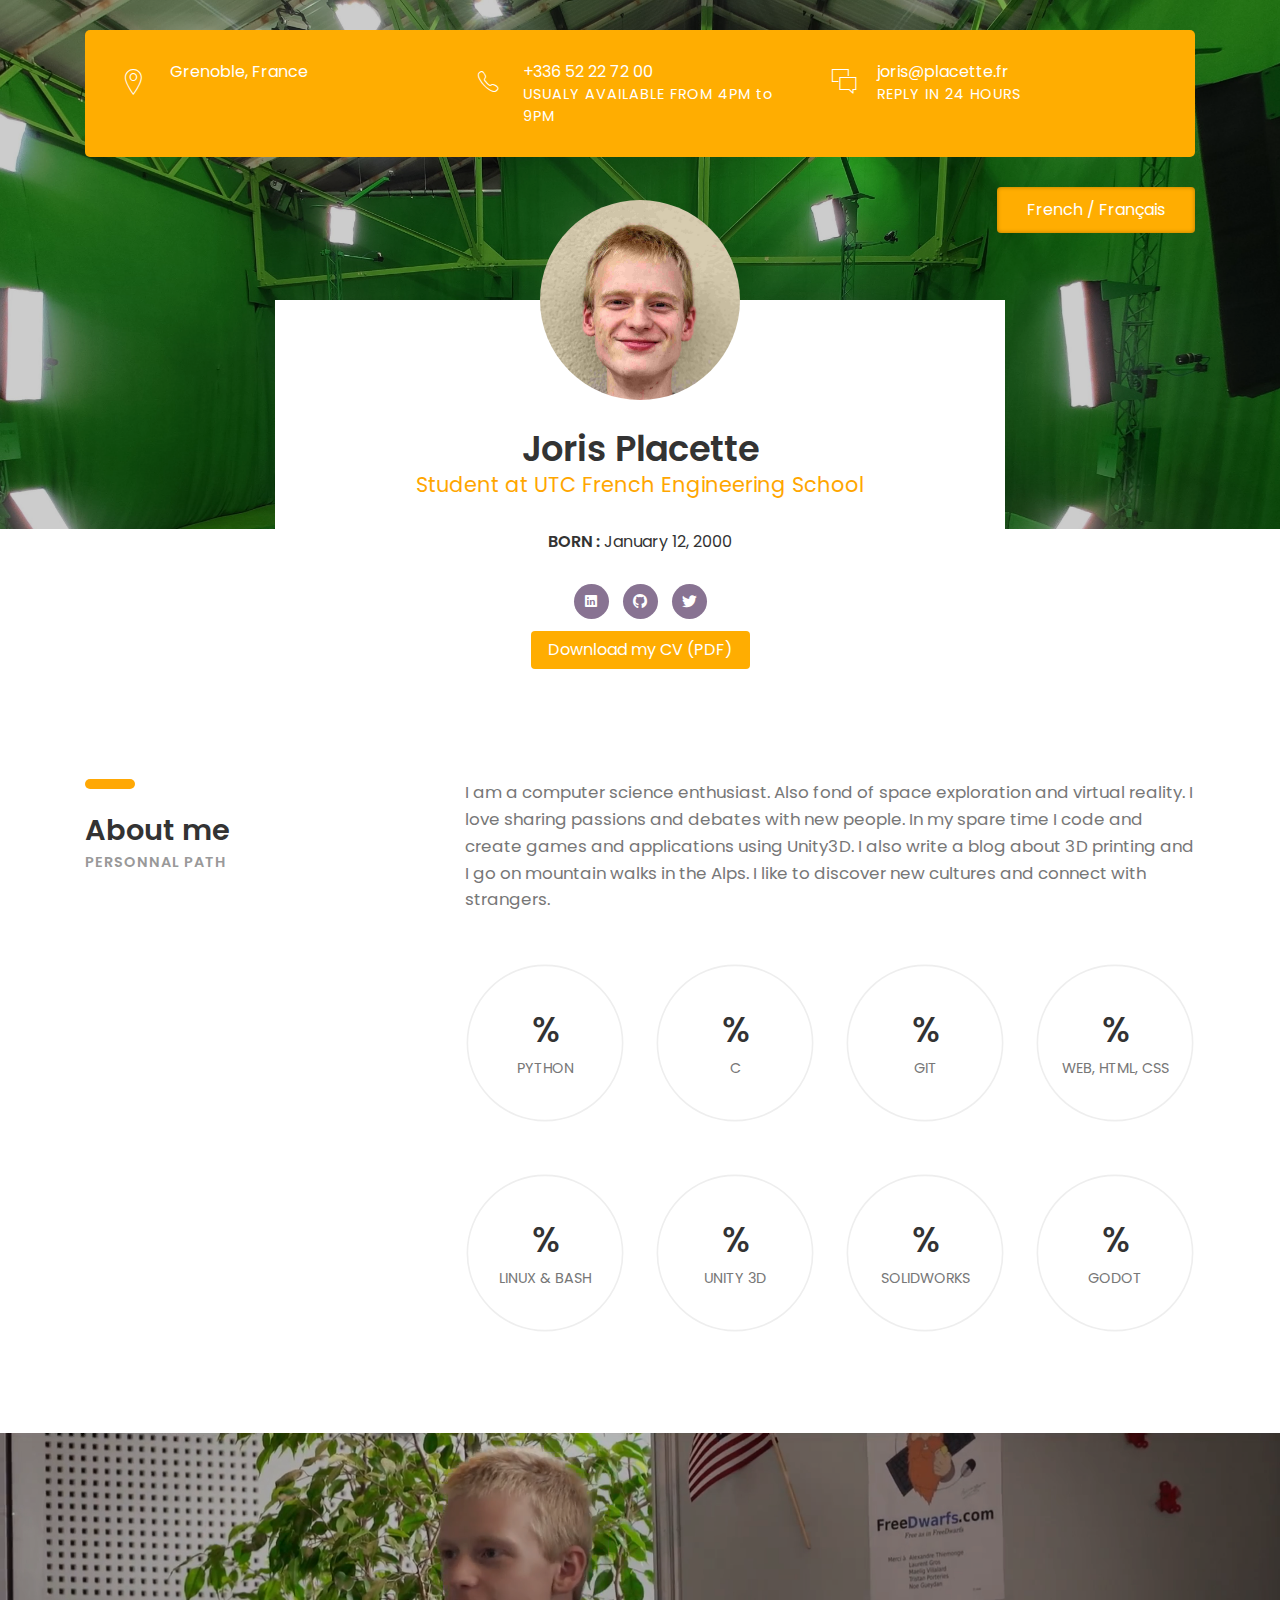
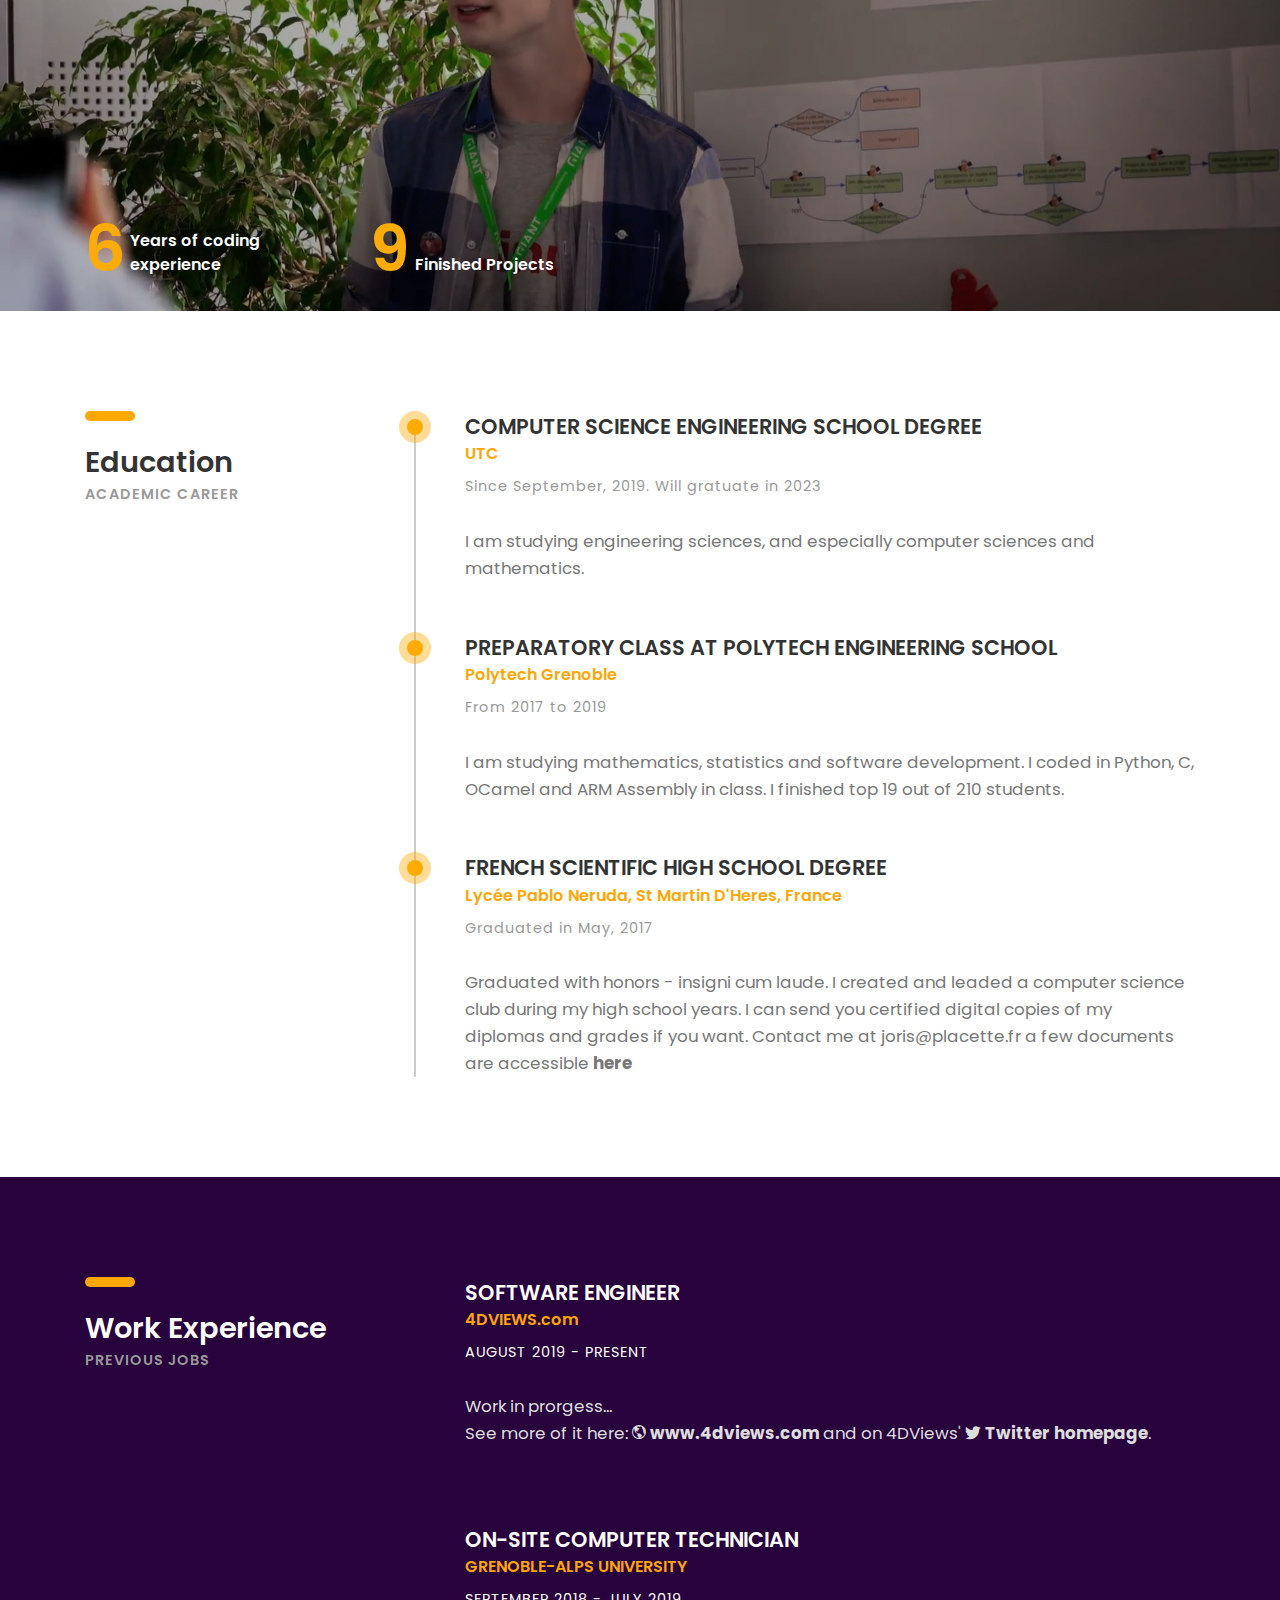
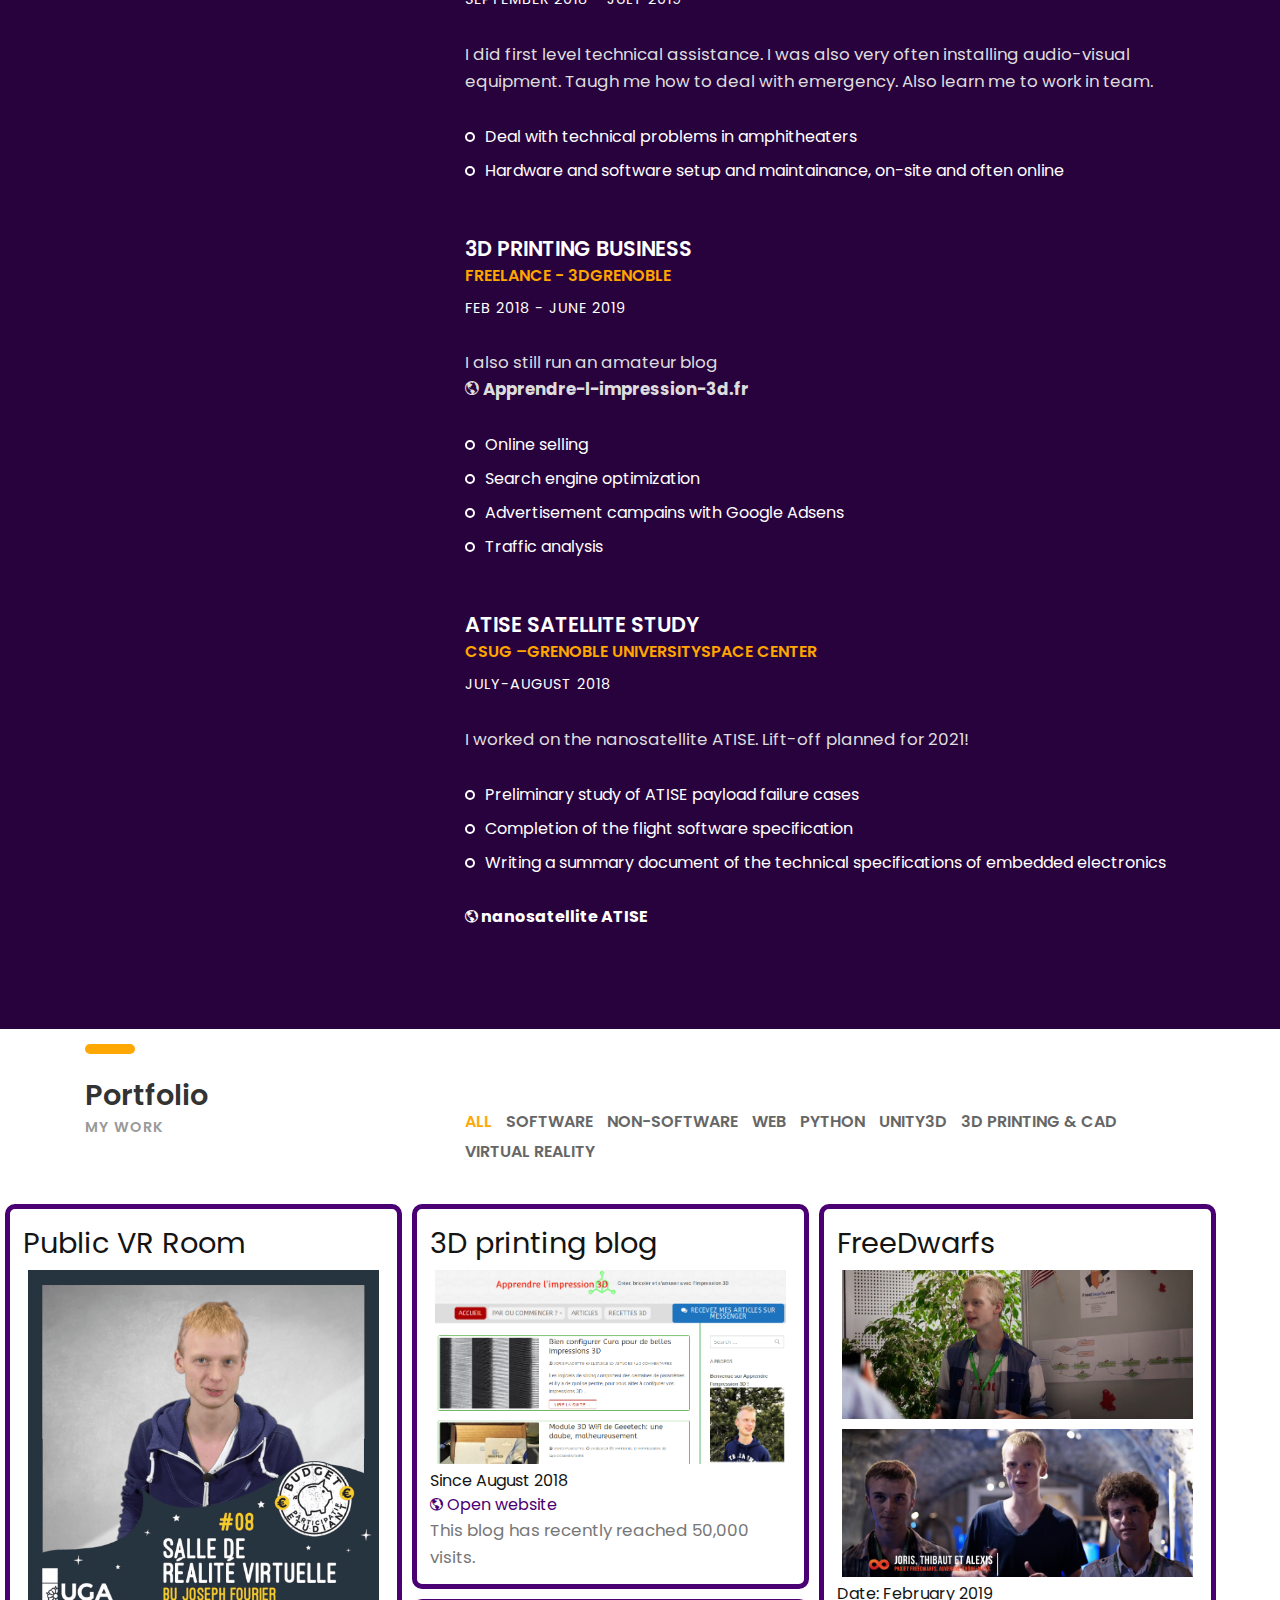
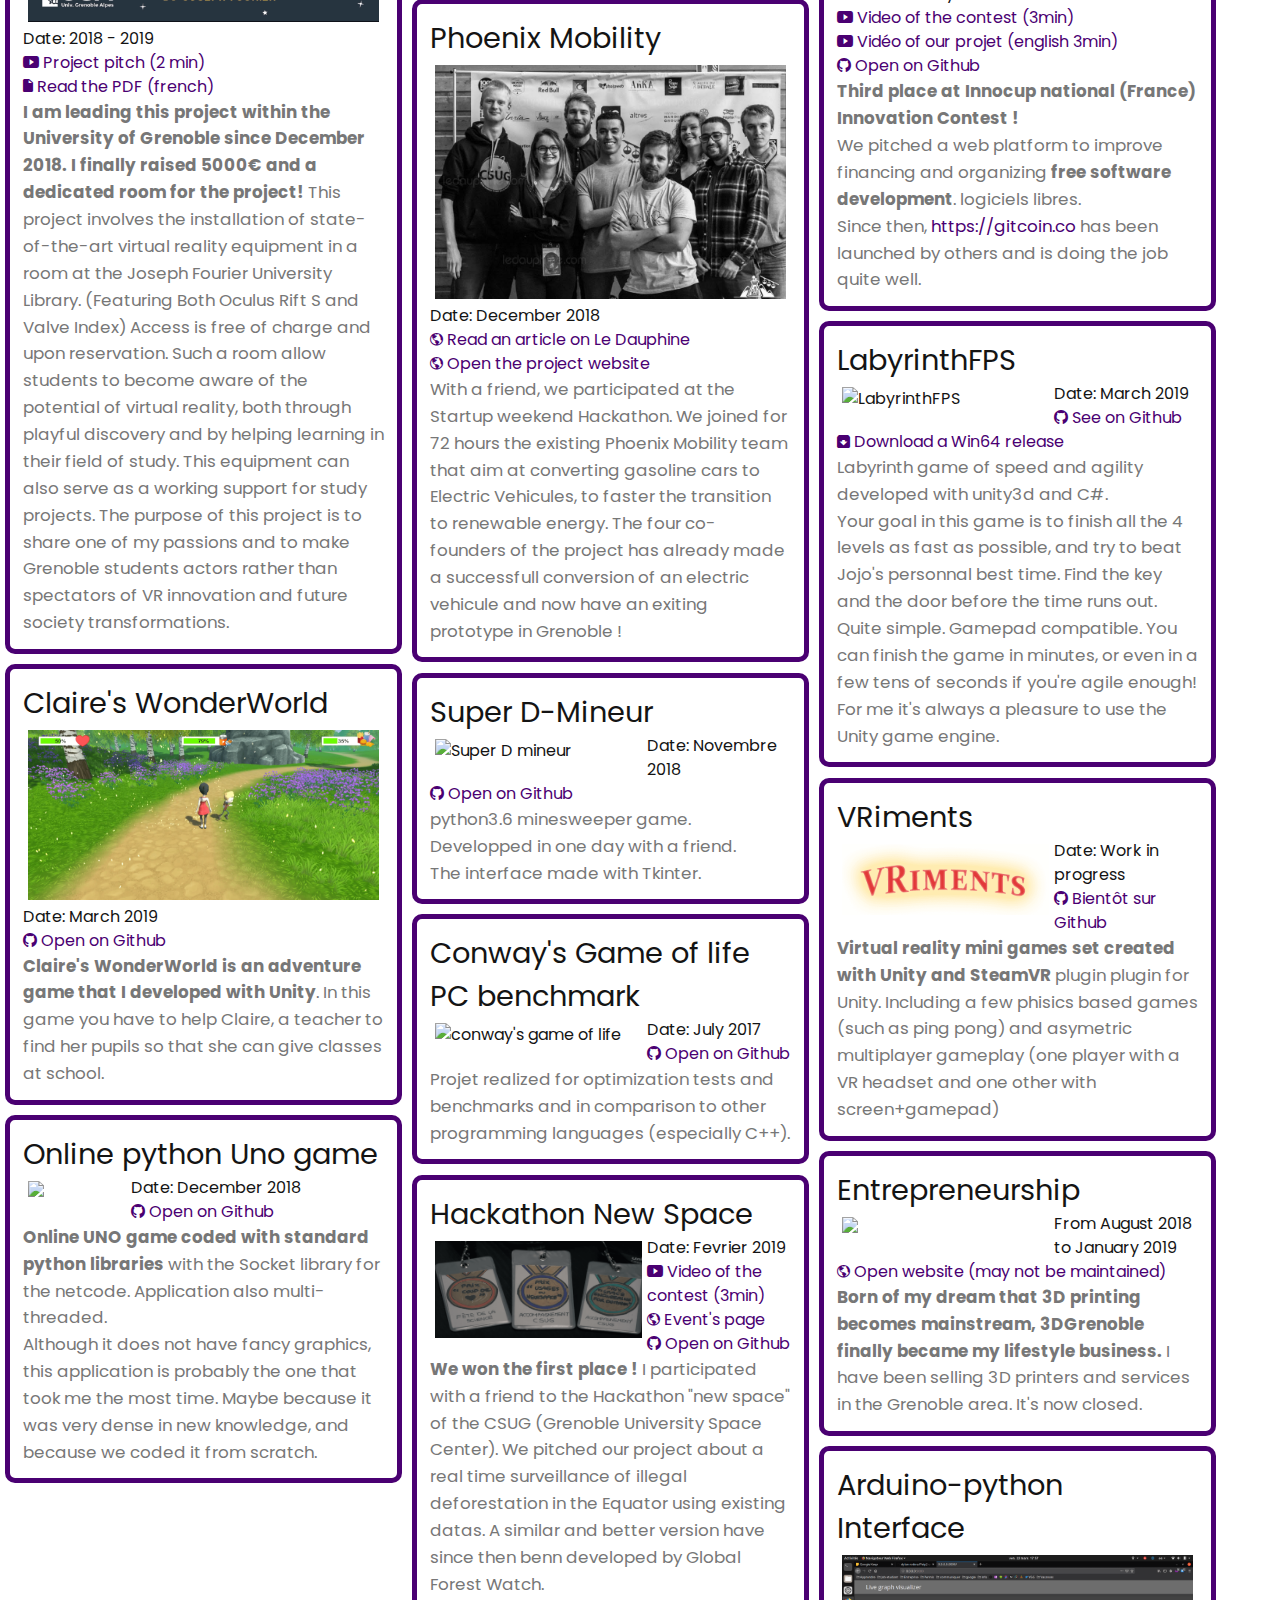
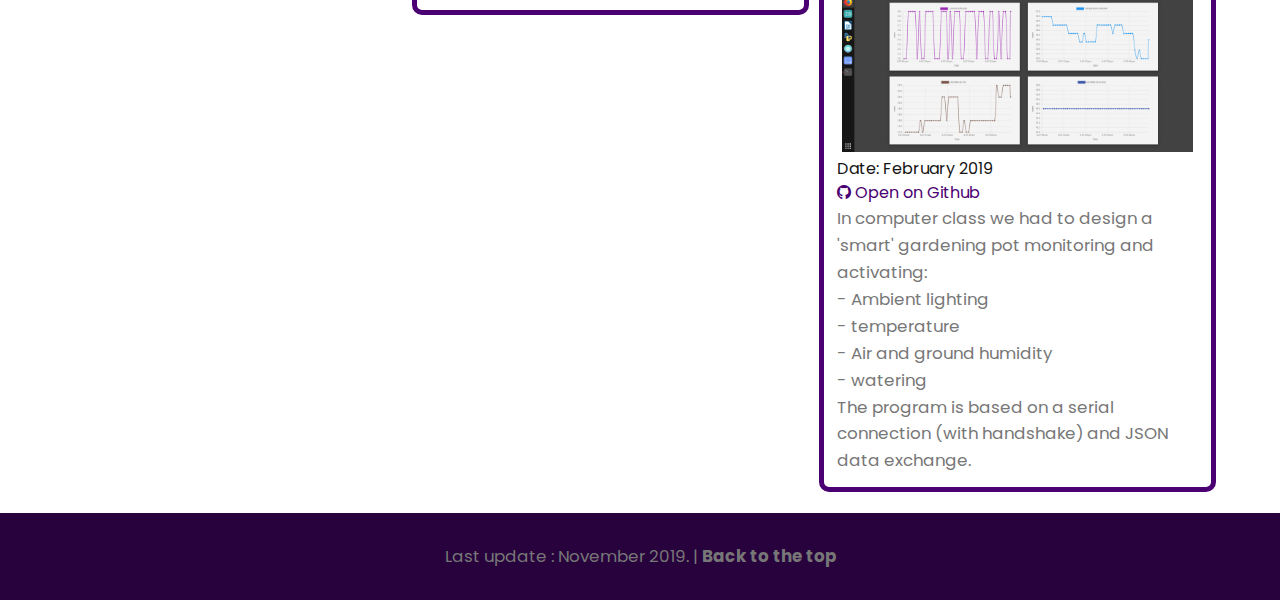
==== en.html @ 8a3bd153 "move out of useless folder" ====
<!DOCTYPE HTML>
<html lang="en">
<head>
	<title>Joris Placette Portfolio</title>
	<meta http-equiv="X-UA-Compatible" content="IE=edge">
    <meta name="viewport" content="width=device-width, initial-scale=1">
	<meta charset="UTF-8">
	
	
	<!-- Font -->
	
	<link href="https://fonts.googleapis.com/css?family=Poppins:400,500,600,700%7CAllura" rel="stylesheet">
	
	
	<!-- buttons-->
	<link href="04-elements/css/styles.css" rel="stylesheet">
	
	<link href="04-elements/css/responsive.css" rel="stylesheet">

	<!-- Stylesheets -->
	
	<link href="common-css/bootstrap.css" rel="stylesheet">
	
	<link href="common-css/ionicons.css" rel="stylesheet">
	
	<link href="common-css/fluidbox.min.css" rel="stylesheet">
	
	<link href="01-cv-portfolio/css/styles.css" rel="stylesheet">

	<link href="01-cv-portfolio/css/portfolio.css" rel="stylesheet">

	
	<link href="01-cv-portfolio/css/responsive.css" rel="stylesheet">

	<!-- Global site tag (gtag.js) - Google Analytics -->
	<script async src="https://www.googletagmanager.com/gtag/js?id=UA-121790979-2"></script>
	<script>
	window.dataLayer = window.dataLayer || [];
	function gtag(){dataLayer.push(arguments);}
	gtag('js', new Date());

	gtag('config', 'UA-121790979-2');
	</script>


	
</head>
<body id="top">
	
	<header>
		<div class="container">
			<div class="heading-wrapper">
				<div class="row">
					<div class="col-sm-6 col-md-6 col-lg-4">
						<div class="info">
							<i class="icon ion-ios-location-outline"></i>
							<div class="right-area">
								<h5>Grenoble, France</h5>
							</div><!-- right-area -->
						</div><!-- info -->
					</div><!-- col-sm-4 -->
					
					<div class="col-sm-6 col-md-6 col-lg-4">
						<div class="info">
							<i class="icon ion-ios-telephone-outline"></i>
							<div class="right-area">
								<h5>+336 52 22 72 00</h5>
								<h6>USUALY AVAILABLE FROM 4PM to 9PM</h6>
							</div><!-- right-area -->
						</div><!-- info -->
					</div><!-- col-sm-4 -->
					
					<div class="col-sm-6 col-md-6 col-lg-4">
						<div class="info">
							<i class="icon ion-ios-chatboxes-outline"></i>
							<div class="right-area">
								<h5>joris@placette.fr</h5>
								<h6>REPLY IN 24 HOURS</h6>
							</div><!-- right-area -->
						</div><!-- info -->
					</div><!-- col-sm-4 -->


				</div><!-- row -->
			</div><!-- heading-wrapper -->
			<a class="downlad-btn" href=".">French / Français</a>

		</div><!-- container -->
	</header>
	
	<section class="intro-section">
		<div class="container">
			<div class="row">
				<div class="col-md-1 col-lg-2"></div>
				<div class="col-md-10 col-lg-8">
					<div class="intro">
						<div class="profile-img"><img src="images/joris2.jpeg" alt=""></div>
						<h2><b>Joris Placette</b></h2>
						<h4 class="font-yellow">Student at UTC French Engineering School</h4>
						<ul class="information margin-tb-30">
							<li><b>BORN : </b>January 12, 2000</li>
						</ul>


						<ul class="social-icons">
							<li><a href="https://www.linkedin.com/in/joris-placette-47aa80165/"><i class="ion-social-linkedin"></i></a></li>
							<!-- <li><a href="#"><i class="ion-social-facebook"></i></a></li> -->
							<li><a href="https://github.com/JorisPLA7"><i class="ion-social-github"></i></a></li>
							<li><a href="https://twitter.com/Pla7Joris"><i class="ion-social-twitter"></i></a></li>

						</ul>
						<a class="btn btn-bg-yellow" href="documents/English CV Joris Placette .pdf">Download my CV (PDF)</a>
						
						
				
				
					</div><!-- intro -->
				</div><!-- col-sm-8 -->
			</div><!-- row -->
		</div><!-- container -->
					
	</section><!-- intro-section -->
	
	
	<section class="about-section section">
		<div class="container">
			<div class="row">
				<div class="col-sm-4">
					<div class="heading">
						<h3><b>About me</b></h3>
						<h6 class="font-lite-black"><b>PERSONNAL PATH</b></h6>
					</div>
				</div><!-- col-sm-4 -->
				<div class="col-sm-8">
<!--					<ul class="information margin-tb-30">
						<li><b>Targeting :</b> a work-study contract with my computer engineering school (3 years). </li>
						<li>I also appreciate internship offers and freelance contracts.</li>
					</ul> 
-->
					<p class="margin-b-50">I am a computer science enthusiast. Also fond of space 
					exploration and virtual reality.
					I love sharing passions and debates with new people. 
					In my spare time I code and create games and applications 
					using Unity3D. I also write a <a href="https://apprendre-l-impression-3d.fr/">blog about 3D printing</a> and I go on mountain walks in the Alps.
					 I like to discover new cultures and connect with strangers.
					</p>

					
					
					<div class="row">
					
						<div class="col-sm-6 col-md-6 col-lg-3">
							<div class="radial-prog-area margin-b-30">
								<div class="radial-progress" data-prog-percent=".95">
									<div></div>
									<h6 class="progress-title">PYTHON</h6>
								</div>
							</div><!-- radial-prog-area-->
						</div><!-- col-sm-6-->
						
						<div class="col-sm-6 col-md-6 col-lg-3">
							<div class="radial-prog-area margin-b-50">
								<div class="radial-progress" data-prog-percent=".75">
									<div></div>
									<h6 class="progress-title">C</h6>
								</div>
							</div><!-- radial-prog-area-->
						</div><!-- col-sm-6-->
						
						<div class="col-sm-6 col-md-6 col-lg-3">
							<div class="radial-prog-area margin-b-50">
								<div class="radial-progress" data-prog-percent=".75">
									<div></div>
									<h6 class="progress-title">GIT</h6>
								</div>
							</div><!-- radial-prog-area-->
						</div><!-- col-sm-6-->

						<div class="col-sm-6 col-md-6 col-lg-3">
							<div class="radial-prog-area margin-b-30">
								<div class="radial-progress" data-prog-percent=".7">
									<div></div>
									<h6 class="progress-title">WEB, HTML, CSS</h6>
								</div>
							</div><!-- radial-prog-area-->
						</div><!-- col-sm-6-->

						<div class="col-sm-6 col-md-6 col-lg-3">
							<div class="radial-prog-area margin-b-50">
								<div class="radial-progress" data-prog-percent=".7">
									<div></div>
									<h6 class="progress-title">LINUX & BASH</h6>
								</div>
							</div><!-- radial-prog-area-->
						</div><!-- col-sm-6-->
					
						<div class="col-sm-6 col-md-6 col-lg-3">
							<div class="prog- margin-b-30">
								<div class="radial-progress" data-prog-percent=".65">
									<div></div>
									<h6 class="progress-title">UNITY 3D</h6>
								</div>
							</div><!-- radial-prog-area-->
						</div><!-- col-sm-6-->
							
						<div class="col-sm-6 col-md-6 col-lg-3">
							<div class="radial-prog-area margin-b-30">
								<div class="radial-progress" data-prog-percent=".6">
									<div></div>
									<h6 class="progress-title">SOLIDWORKS</h6>
								</div>
							</div><!-- radial-prog-area-->
						</div><!-- col-sm-6-->				

						<div class="col-sm-6 col-md-6 col-lg-3">
							<div class="radial-prog-area margin-b-50">
								<div class="radial-progress" data-prog-percent=".35">
									<div></div>
									<h6 class="progress-title">GODOT</h6>
								</div>
							</div><!-- radial-prog-area-->
						</div><!-- col-sm-6-->

					
					</div><!-- row -->
				</div><!-- col-sm-8 -->
			</div><!-- row -->
		</div><!-- container -->
	</section><!-- about-section -->
	
	
	<section class="counter-section" id="counter">
		<div class="container">
			<div class="row">
			
				<div class="col-sm-6 col-md-6 col-lg-3">
					<div class="counter margin-b-30">
						<h1 class="title"><b><span class="counter-value" data-duration="2000" data-count="6">6</span></b></h1>
						<h5 class="desc"><b>Years of coding experience</b></h5>
					</div><!-- counter -->
				</div><!-- col-md-3-->
				
				<div class="col-sm-6 col-md-6 col-lg-3">
					<div class="counter margin-b-30">
						<h1 class="title"><b><span class="counter-value" data-duration="2000" data-count="9">9</span></b></h1>
						<h5 class="desc"><b>Finished Projects</b></h5>
					</div><!-- margin-b-30 -->
				</div><!-- col-md-3-->
				
			</div><!-- row-->
		</div><!-- container-->
    </section><!-- counter-section-->
	
	
	<section class="education-section section">
		<div class="container">
			<div class="row">
				<div class="col-sm-4">
					<div class="heading">
						<h3><b>Education</b></h3>
						<h6 class="font-lite-black"><b>ACADEMIC CAREER</b></h6>
					</div>
				</div><!-- col-sm-4 -->
				<div class="col-sm-8">
					<div class="education-wrapper">

						
						<div class="education margin-b-50">
							<h4><b>COMPUTER SCIENCE ENGINEERING SCHOOL DEGREE</b></h4>
							<h5 class="font-yellow"><b>UTC</b></h5>
							<h6 class="font-lite-black margin-t-10">Since September, 2019. Will gratuate in 2023</h6>
							<p class="margin-tb-30">
							I am studying engineering sciences, and especially computer sciences and mathematics.
							</p>
						</div><!-- education -->
						
						<div class="education margin-b-50">
							<h4><b>PREPARATORY CLASS AT POLYTECH ENGINEERING SCHOOL</b></h4>
							<h5 class="font-yellow"><b>Polytech Grenoble</b></h5>
							<h6 class="font-lite-black margin-t-10">From 2017 to 2019</h6>
							<p class="margin-tb-30">I am studying mathematics, statistics and software development.
							I coded in Python, C, OCamel and ARM Assembly in class.
							I finished top 19 out of 210 students.
							</p>
						</div><!-- education -->
						
						<div class="education margin-b-50">
							<h4><b>FRENCH SCIENTIFIC HIGH SCHOOL DEGREE</b></h4>
							<h5 class="font-yellow"><b>Lycée Pablo Neruda, St Martin D'Heres, France</b></h5>
							<h6 class="font-lite-black margin-t-10">Graduated in May, 2017</h6>
							<p class="margin-tb-30"> Graduated with honors - insigni cum laude.
							I created and leaded a computer science club during my high school years.
							I can send you certified digital copies of my diplomas and grades if you want. Contact me at joris@placette.fr
							a few documents are accessible <strong><a href="documents/">here</a></strong>
							</p>
						</div><!-- education -->
					</div><!-- education-wrapper -->
				</div><!-- col-sm-8 -->
			</div><!-- row -->
		</div><!-- container -->
		
	</section><!-- about-section -->

	<section class="experience-section section">
		<div class="container">
			<div class="row">
				<div class="col-sm-4">
					<div class="heading">
						<h3><b>Work Experience</b></h3>
						<h6 class="font-lite-black"><b>PREVIOUS JOBS</b></h6>
					</div>
				</div><!-- col-sm-4 -->
				<div class="col-sm-8">
					
					<div class="experience margin-b-50">
						<h4><b>SOFTWARE ENGINEER</b></h4>
						<h5 class="font-yellow"><b>4DVIEWS.com</b></h5>
						<h6 class="margin-t-10">AUGUST 2019 - PRESENT</h6>
						<p class="font-semi-white margin-tb-30">
						Work in prorgess...
						<br/>
						See more of it here: <strong><a href="https://www.4dviews.com/" ><i class="ion-android-globe"></i> www.4dviews.com</a></strong>  
						and on 4DViews' <a href="https://twitter.com/4dviews" class="font-weight-bold"><i class="ion-social-twitter"></i> Twitter homepage</a>.
						<br/>
						<br/>
						
						</p>
						
					</div><!-- experience -->

					<div class="experience margin-b-50">
						<h4><b>ON-SITE COMPUTER TECHNICIAN</b></h4>
						<h5 class="font-yellow"><b>GRENOBLE-ALPS UNIVERSITY</b></h5>
						<h6 class="margin-t-10">SEPTEMBER 2018 - JULY 2019</h6>
						<p class="font-semi-white margin-tb-30">
						
						I did first level technical assistance. I was also very often installing audio-visual equipment.
						Taugh me how to deal with emergency.
						Also learn me to work in team.</p>
						<ul class="list margin-b-30">
							<li>Deal with technical problems in amphitheaters</li>
							<li>Hardware and software setup and maintainance, on-site and often online</li>
							
						</ul>
					</div><!-- experience -->
					
					<div class="experience margin-b-50">
						<h4><b>3D PRINTING BUSINESS</b></h4>
						<h5 class="font-yellow"><b>FREELANCE - 3DGRENOBLE</b></h5>
						<h6 class="margin-t-10">FEB 2018 - JUNE 2019</h6>
						<p class="font-semi-white margin-tb-30">
						I also still run an amateur blog 
						<br/>
						
						<strong><a href="https://apprendre-l-impression-3d.fr" ><i class="ion-android-globe"/></i> Apprendre-l-impression-3d.fr</a></strong>  

						</p>
						<ul class="list margin-b-30">
							<li>Online selling</li>
							<li>Search engine optimization</li>
							<li>Advertisement campains with Google Adsens</li>
							<li>Traffic analysis</li>
						</ul>
					</div><!-- experience -->
					
					<div class="experience margin-b-50">
						<h4><b>ATISE SATELLITE STUDY</b></h4>
						<h5 class="font-yellow"><b>CSUG –GRENOBLE UNIVERSITYSPACE CENTER</b></h5>
						<h6 class="margin-t-10">JULY-AUGUST 2018</h6>
						<p class="font-semi-white margin-tb-30">
						I worked on the nanosatellite ATISE. Lift-off planned for 2021!
						<br>						
						<ul class="list margin-b-30">
							<li>Preliminary study of ATISE payload failure cases</li>
							<li>Completion of the flight software specification</li>
							<li>Writing a summary document of the technical specifications of embedded electronics</li>

						</ul>

							<a href="https://www.csug.fr/menu-principal/projets/projet-atise/projet-atise-auroral-thermosphere-ionosphere-spectrometer-experiment-84543.kjsp">
							<strong><i class="ion-android-globe"/></i> nanosatellite ATISE</strong>
						</a>
						</p>
					</div><!-- experience -->
					

				</div><!-- col-sm-8 -->
			</div><!-- row -->
		</div><!-- container -->
		
	</section><!-- experience-section -->




	<section class="portfolio-section section" style="padding: 15px 15px">
		<div class="container">
			<div class="row">
				<div class="col-sm-4">
					<div class="heading">
						<h3><b>Portfolio</b></h3>
						<h6 class="font-lite-black"><b>MY WORK</b></h6>
					</div>
				</div><!-- col-sm-4 -->
				<div class="col-sm-8">
					<div class="portfolioFilter clearfix margin-b-80">
						<a href="#" data-filter="*" class="current"><b>ALL</b></a>
						<a href="#" data-filter=".software"><b>SOFTWARE</b></a>
						<a href="#" data-filter=".nosoft"><b>NON-SOFTWARE</b></a>
						<a href="#" data-filter=".web"><b>WEB</b></a>
						<a href="#" data-filter=".python"><b>PYTHON</b></a>
						<a href="#" data-filter=".unity"><b>UNITY3D</b></a>
						<a href="#" data-filter=".3dprinting"><b>3D PRINTING & CAD</b></a>
						<a href="#" data-filter=".vr"><b>VIRTUAL REALITY</b></a>
						
					</div><!-- portfolioFilter -->
				</div><!-- col-sm-8 -->
			</div><!-- row -->
		</div><!-- container -->
		
		<div class="portfolioContainer">
			

			<article class="p-item vr nosoft" style="position: absolute; left: 387px; top: 0px">
				<h3>Public VR Room</h3>

				<img src="images/JorisVR.png" 
					  style="opacity: 1;" class="large"><div class="fluidbox__ghost" style="width: 100px; height: 184.55px; top: 0px; left: 0px;"></div>

				<div class="content">
					<h5>Date: 2018 - 2019 </h5>
					<a href="https://youtu.be/0hfCcQlNNbg" >
						<i class="ion-social-youtube"></i> Project pitch (2 min)
					</a> 
                    <br/>
					<a href="documents/Salle de RV à l'UGA.pdf" >
						<i class="ion-android-document"></i> Read the PDF (french)
					</a>
					
					<p>
					<strong>I am leading this project within the University of Grenoble since December 2018. I finally raised 5000€ and a dedicated room for the project!</strong>
					This project involves the installation of state-of-the-art virtual 
					reality equipment in a room at the Joseph Fourier University Library.
					(Featuring Both Oculus Rift S and Valve Index) 
					Access is free of charge and upon reservation.
					Such a room allow students to become aware of the potential of 
					virtual reality, both through playful discovery and by helping 
					learning in their field of study. 
					This equipment can also serve as a working support 
					for study projects.
					The purpose of this project is to share one of my passions and to make Grenoble students actors rather than
					spectators of VR innovation and future society transformations.	
					</p>
				</div>
				
			</article>

			<article class="p-item web 3dprinting nosoft" style="position: absolute; left: 387px">
				<h3>3D printing blog</h3>
					<img src="images/app3d.png" 
					  style="opacity: 1;" class="large"><div class="fluidbox__ghost" style="width: 100px; height: 184.55px; top: 0px; left: 0px;"></div>
					
					
					<div class="content">
						<h5>Since August 2018 </h5> 
						
						<a href="https://apprendre-l-impression-3d.fr" >
							<i class="ion-android-globe"/></i> Open website
						</a>
						<p>
							This blog has recently reached 50,000 visits.						</p>
					</div>
				
			</article>



			
			<article class="p-item web nosoft" style="position: absolute; left: 387px">
				<h3>FreeDwarfs</h3>
				<img src="images/jorisFreedwarfs.png" 
					  style="opacity: 1;" class="large"><div class="fluidbox__ghost" style="width: 100px; height: 184.55px; top: 0px; left: 0px;"></div>
					  <img src="images/equipeFreedwarfs2.png" 
					  style="opacity: 1;" class="large"><div class="fluidbox__ghost" style="width: 100px; height: 184.55px; top: 0px; left: 0px;"></div>
					  
				
					  <div class="fluidbox__wrap" style="z-index: 990;">
						  
						  <div class="content">
						<h5>Date: February 2019 </h5>
						<a href="https://www.youtube.com/watch?v=vUxz8z-_v3E&feature=youtu.be&list=PL01mWpjsevB23ERBwj8BM7TWn_CviEnQE " data-fluidbox="">
							<i class="ion-social-youtube"/></i> Video of the contest (3min)
						</a>
						<br/>
						<a href="https://www.youtube.com/watch?v=MhK13dJUGh4&list=PL01mWpjsevB03_VOogHgsRmyhOYIjfY03&index=5" data-fluidbox="">
							<i class="ion-social-youtube"/></i> Vidéo of our projet (english 3min)
						</a>
                        <br/>
						<a href="https://github.com/dylan-robins/Peip2-engineering-project">
                            <i class="ion-social-github"></i> Open on Github
                        </a>
						<p><strong>Third place at Innocup national (France) Innovation Contest !  </strong> <br/>
							We pitched a web platform to improve financing and organizing <strong>free software development</strong>.
							
							logiciels libres</strong>.
							<br/>Since then, <a href="https://gitcoin.co/">https://gitcoin.co</a> has been launched by others and is doing the job quite well.
						</p>
					</div>
				</div>
				
			</article>

			<article class="p-item nosoft" style="position: absolute; left: 387px; top: 0px;">
				<h3>Phoenix Mobility</h3>

					<img src="images/les-cinq-fondateurs-et-ingenieurs-de-phoenix-mobility-procedent-eux-memes-pour-le-moment-a-la-conversion-des-vehicules-en-electrique-photo-le-dl-camille-tyrou-1555948387.jpg" alt="LabyrinthFPS" style="opacity: 1;" class="large"><div class="fluidbox__ghost" style="width: 100px; height: 184.55px; top: 0px; left: 0px;"></div>
				<div class="content">
					<h5>Date: December 2018 </h5>
					<a href="https://www.ledauphine.com/isere-sud/2019/04/23/isere-grenoble-phoenix-mobility-se-charge-de-convertir-votre-automobile-en-vehicule-electrique" >
							<i class="ion-android-globe"/></i> Read an article on Le Dauphine
					</a><br/>

					<a href="http://www.phoenixmobility.co/" >
							<i class="ion-android-globe"/></i> Open the project website
					</a>
					<p> With a friend, we participated at the Startup weekend Hackathon.
					 We joined for 72 hours the existing Phoenix Mobility team that aim at converting gasoline cars to Electric Vehicules, to faster the transition to renewable energy. 
					 The four co-founders of the project has already made a successfull conversion of an electric vehicule and now have an exiting prototype in Grenoble !
					</p>
				</div>
				
			</article>
			
			<article class="p-item unity software " style="position: absolute; left: 387px; top: 0px;">
				<h3>LabyrinthFPS</h3>
				
				<img src="https://raw.githubusercontent.com/JorisPLA7/LabyrinthFPS/master/Screenshots/Level1.jpg" alt="LabyrinthFPS" style="opacity: 1;" class="fluidbox__thumb"><div class="fluidbox__ghost" style="width: 100px; height: 184.55px; top: 0px; left: 0px;"></div>
				<div class="content">
					<h5>Date: March 2019 </h5>
					<a href="https://github.com/JorisPLA7/LabyrinthFPS">
						<i class="ion-social-github"></i> See on Github
					</a><br/>
					<a href="https://github.com/JorisPLA7/LabyrinthFPS/releases">
						<i class="ion-android-archive"></i> Download a Win64 release
					</a>
					<p> Labyrinth game of speed and agility developed with unity3d and C#. <br/>
					Your goal in this game is to finish all the 4 levels as fast as possible, and try to beat Jojo's personnal best time. 
					Find the key and the door before the time runs out. Quite simple.
					Gamepad compatible.
					You can finish the game in minutes, or even in a few tens of seconds if you're agile enough!
					For me it's always a pleasure to use the Unity game engine.

					</p>
				</div>
				
			</article>

			<article class="p-item unity software " style="position: absolute; left: 387px; top: 0px;">
				<h3>Claire's WonderWorld</h3>

					<img src="images/Claire's wonderworld2.png" alt="screenshot Claire's winderworld" style="opacity: 1;" class="large">
				<div class="content">
					<h5>Date: March 2019 </h5>
					<a href="https://github.com/JorisPLA7/Claire-s-WonderWorld">
						<i class="ion-social-github"></i> Open on Github
					</a>

					<!-- <br/>
					<a href="hhttps://github.com/JorisPLA7/Claire-s-WonderWorld/releases">
						<i class="ion-android-archive"></i> Télécharger un executable Win64
					</a>
					-->
					<p><strong>Claire's WonderWorld is an adventure game that I developed with Unity</strong>.
					In this game you have to help Claire, a teacher to find her pupils so that she can
					give classes at school. 

					</p>
				</div>
				
			</article>

			<article class="p-item python software " style="position: absolute; left: 387px; top: 0px">
				<h3>Super D-Mineur</h3>

					<img src="https://camo.githubusercontent.com/327523979f61b4b3e4d454b3b27cc299c0b48298/68747470733a2f2f692e6962622e636f2f766b73564758712f436170747572652d642d6372616e2d64752d323031392d30332d32342d31352d33372d32332e706e67" 
					alt="Super D mineur" style="opacity: 1;" class="fluidbox__thumb"><div class="fluidbox__ghost" style="width: 100px; height: 184.55px; top: 0px; left: 0px;"></div>

				<div class="content">
					<h5>Date: Novembre 2018 </h5>
					<a href="https://github.com/JorisPLA7/Super-D-mineur" >
						<i class="ion-social-github"></i> Open on Github
					</a>
					<p> python3.6 minesweeper game.
					Developped in one day with a friend. <br/>
					The interface made with Tkinter.
					</p>
				</div>
				
			</article>

			<article class="p-item vr unity software " style="position: absolute; left: 387px; top: 0px">
				<h3>VRiments</h3>

					<img src="images/VRiments.png" 
					alt="logo VRiments" style="opacity: 1;"   >

				<div class="content">
					<h5>Date: Work in progress </h5>
					<a href="#" >
						<i class="ion-social-github"></i> Bientôt sur Github
					</a>
					<p> <strong>Virtual reality mini games set created with Unity and SteamVR</strong> plugin plugin for Unity.
					Including a few phisics based games (such as ping pong) and asymetric multiplayer gameplay (one player with 
					a VR headset and one other with screen+gamepad)
					</p>
				</div>
				
			</article>	

			<article class="p-item python software " style="position: absolute; left: 387px; top: 0px">
				<h3>Conway's Game of life PC benchmark</h3>

					<img src="https://image.noelshack.com/fichiers/2017/22/1496242004-capture.png" 
					alt="conway's game of life" style="opacity: 1;" class="fluidbox__thumb"><div class="fluidbox__ghost" style="width: 100px; height: 184.55px; top: 0px; left: 0px;"></div>
				<div class="content">
					<h5>Date: July 2017 </h5>
					
					<a href="https://github.com/JorisPLA7/Super-Conway" >
						<i class="ion-social-github"></i> Open on Github
					</a>
					<p>Projet realized for optimization tests and benchmarks and in comparison to other programming languages (especially C++).

					</p>
				</div>
				
			</article>

			<article class="p-item python software " style="position: absolute; left: 387px; top: 0px">
				<h3>Online python Uno game</h3>

				<img src="https://raw.githubusercontent.com/JorisPLA7/Unau-no-rezo/master/images/uno%20game%20card.jpeg" 
					  style="opacity: 1;" class="small"><div class="fluidbox__ghost" style="width: 100px; height: 184.55px; top: 0px; left: 0px;"></div>

				<div class="content">
					<h5>Date: December 2018 </h5>
					<a href="https://github.com/JorisPLA7/Unau-no-rezo"
					<i class="ion-social-github"></i> Open on Github</a>
					<p> <strong>Online UNO game coded with standard python libraries</strong>
					with the Socket library for the netcode.
					Application also multi-threaded. <br/>
					Although it does not have fancy graphics, this application is probably
					the one that took me the most time. Maybe because it was very dense in new knowledge, and
					because we coded it from scratch.
					</p>
				</div>
				
			</article>

			
			<article class="p-item web 3dprinting nosoft" style="position: absolute; left: 387px">
				<h3>Entrepreneurship</h3>
					<img src="https://3dgrenoble.fr/wp-content/uploads/2018/08/LogoMakr_6XyAgl.png" 
					  style="opacity: 1;" class="fluidbox__thumb"><div class="fluidbox__ghost" style="width: 100px; height: 184.55px; top: 0px; left: 0px;"></div>
			
				
				<div class="fluidbox__wrap" style="z-index: 990;">
					
					<div class="content">
						<h5>From August 2018 to January 2019</h5>
						<a href="https://3dgrenoble.fr" data-fluidbox="">
							<i class="ion-android-globe"/></i> Open website (may not be maintained)
						</a>
						<p>
							<strong>Born of my dream that 3D printing becomes mainstream, 3DGrenoble finally became my lifestyle business. </strong>
							I have been selling 3D printers and services in the Grenoble area.
							It's now closed.
						</p>
					</div>
				</div>
				
			</article>

            <article class="p-item web nosoft" style="position: absolute; left: 387px">
				<h3>Hackathon New Space </h3>
					<img src="images/medalsCSUG.png" 
					  style="opacity: 1;" ><div class="fluidbox__ghost" style="width: 100px; height: 184.55px; top: 0px; left: 0px;"></div>
				
				
				<div class="fluidbox__wrap" style="z-index: 990;">
					
					<div class="content">
						<h5>Date: Fevrier 2019 </h5>
						<a href="https://www.youtube.com/watch?v=UFFg4nO9r44F" data-fluidbox="">
							<i class="ion-social-youtube"/></i> Video of the contest (3min)
						</a>
						<br/>
						<a href="https://disrupt-campus.univ-grenoble-alpes.fr/disrupt-campus/les-projets-disrupt-campus/hackathon-csug-738647.htm" data-fluidbox="">
							<i class="ion-android-globe"/></i>  Event's page
						</a>
                        <br/>
						<a href="https://github.com/JorisPLA7/polluters-cant-hide">
                            <i class="ion-social-github"></i> Open on Github
                        </a>
						<p> <strong>We won the first place !</strong> I participated with a friend to the Hackathon "new space" 
							of the CSUG (Grenoble University Space Center). We pitched our project about a real time 
							surveillance of illegal deforestation in the Equator using existing datas. 
							A similar and better version have since then benn developed by Global Forest Watch.
						</p>
					</div>
				</div>
			</article>
			
			<article class="p-item web python software" style="position: absolute; left: 387px">
				<h3>Arduino-python Interface</h3>
					<img src="images/graphs.png" 
					  style="opacity: 1;" class="large"><div class="fluidbox__ghost" style="width: 100px; height: 184.55px; top: 0px; left: 0px;"></div>

				
				<div class="fluidbox__wrap" style="z-index: 990;">
					
					<div class="content">
						<h5>Date: February 2019 </h5><a href="https://github.com/dylan-robins/Peip2-engineering-project"><i class="ion-social-github"></i> Open on Github</a>
						<p>In computer class we had to design a 'smart' gardening pot monitoring and activating: <br/>
							- Ambient lighting <br/>
							- temperature <br/>
							- Air and ground humidity <br/>
							- watering <br/>
						The program is based on a serial connection (with handshake) and JSON data exchange.
						</p>
					</div>
				</div>
				
			</article>

			

		</div><!-- portfolioContainer -->
		
	</section><!-- portfolio-section -->

	<footer>
		<p class="copyright">
			<!-- Link back to Colorlib can't be removed. Template is licensed under CC BY 3.0. -->
Last update : November 2019. | <a href="#top" class="font-weight-bold"> Back to the top</a></a>
<!-- Link back to Colorlib can't be removed. Template is licensed under CC BY 3.0. -->
		</p>


	</footer>

	
	
	<!-- SCRIPTS -->
	
	<script src="common-js/jquery-3.2.1.min.js"></script>
	
	<script src="common-js/tether.min.js"></script>
	
	<script src="common-js/bootstrap.js"></script>
	
	<script src="common-js/isotope.pkgd.min.js"></script>
	
	<script src="common-js/jquery.waypoints.min.js"></script>
	
	<script src="common-js/progressbar.min.js"></script>
	
	<script src="common-js/jquery.fluidbox.min.js"></script>
	
	<script src="common-js/scripts.js"></script>
	
</body>
</html>
---- 04-elements/css/styles.css ----
/*
====================================================

* 	[Master Stylesheet]
	
	Theme Name :  
	Version    :  
	Author     :  
	Author URI :  

====================================================

	TOC
	
	1. PRIMARY STYLES
	2. COMMONS FOR PAGE DESIGN
	3. HEADER
	4. INTRO SECTION
	5. BTN SECTION
	6. PROGRESSBAR & ACCORDIANS
		LINE PROGRESSBAR
		ACCORDIANS 
	7. LOADERS SECTION
	8. PROGRESSIONS SECTION
	9. ICONBOXES SECTION
	10. FOOTER

====================================================


/* ---------------------------------
1. PRIMARY STYLES
--------------------------------- */

html{ font-size: 100%; height: 100%; overflow-x: hidden; margin: 0px;  padding: 0px; touch-action: manipulation; }


body{ font-size: 16px; font-family: 'Poppins', serif; width: 100%; height: 100%; margin: 0; font-weight: 400;
	-webkit-font-smoothing: antialiased; -moz-osx-font-smoothing: grayscale; word-wrap: break-word; 
	color: #333; }

h1, h2, h3, h4, h5, h6, p, a, ul, span, li, img, inpot, button{ margin: 0; padding: 0; }

h1,h2,h3,h4,h5,h6{ line-height: 1.5; font-weight: inherit; }

h1,h2,h3{ font-family: 'Poppins', cursive; }

p{ line-height: 1.6; font-size: 1.05em; font-weight: 400; color: #777; }

h1{ font-size: 4em; line-height: 1; }
h2{ font-size: 2.2em; line-height: 1.1; }
h3{ font-size: 1.8em; }
h4{ font-size: 1.3em; }
h5{ font-size: 1em; }
h6{ font-size: .9em; letter-spacing: 1px; }

a, button{ display: inline-block; text-decoration: none; color: inherit; line-height: 1; 
	-webkit-transition: all .25s ease-in-out; transition: all .25s ease-in-out; }

a:focus, a:active, a:hover,
button:focus, button:active, button:hover,
a b.light-color:hover{ text-decoration: none; color: #FFA804; }

b{ font-weight: 600; }

img{ width: 100%; }

li{ list-style: none; display: inline-block; }

span{ display: inline-block; }

button{ outline: 0; border: 0; background: none; cursor: pointer; }

.icon{ font-size: 1.1em; display: inline-block; line-height: inherit; }

[class^="icon-"]:before, [class*=" icon-"]:before{ line-height: inherit; }

b.max-bold{ font-weight: 700; }



/* ---------------------------------
2. COMMONS FOR PAGE DESIGN
--------------------------------- */

.section{ padding: 20px 0 70px; }

.section .heading{ margin-bottom: 60px; }

.section .heading:before{ content:''; height: 10px; width: 50px; border-radius: 5px;
	margin-bottom: 20px; display: block; background: #FFA804; }
	
.margin-t-10{ margin-top: 10px; }

.margin-b-30{ margin-bottom: 30px; }
.margin-b-50{ margin-bottom: 50px; }

.margin-tb-20{ margin-top: 20px; margin-bottom: 20px; }
.margin-tb-30{ margin-top: 30px; margin-bottom: 30px; }

.font-yellow{ color: #FFA600; }

.font-semi-white{ color: #ddd; }

.font-lite-black{ color: #999; }


/* ---------------------------------
3. HEADER
--------------------------------- */

header{ position: absolute; top: 30px; left: 0; right: 0; z-index: 100; }

header .heading-wrapper{ border-radius: 5px; padding: 30px 40px 20px; background: #FFAD01; color: #fff; }

header .info{ margin-bottom: 10px; }

header .info .icon{ float: left; font-size: 30px; }

header .info .right-area{ margin-left: 45px; }

header .downlad-btn{ padding: 15px 30px; border-radius: 4px; float: right; margin-top: 30px;
	box-shadow: inset 0 0px 4px rgba(0,0,0,.3); background: #FFAD01; color: #fff; 
	-webkit-transition: all .2s ease; transition: all .2s ease; }

header .downlad-btn:hover{ -webkit-transform: translateY(-4px); transform: translateY(-4px); }


/* ---------------------------------
4. INTRO SECTION
--------------------------------- */

.intro-section{ padding-top: 200px; position: relative; background-size: 100%; 
	z-index: 1;background-image: url(../../images/4dv.jpg); }

.intro-section:before{ content:''; z-index: -1; position: absolute; top: 0; bottom: 0; left: 0; 
	right: 0; background: rgba(0,0,0, .2); }
	
.intro-section:after{ content: ''; position: absolute; bottom: 0; left: 0; right: 0;
	height: 150px; z-index: -1; background: #fff; }

.intro{ padding: 0 20px; margin-top: 100px; text-align: center; background: #fff; }

.intro .profile-img{ height: 200px; width: 200px; border-radius: 100px; margin: 0 auto; 
	overflow: hidden; position: relative; top: -100px; margin-bottom: -70px;  }

.intro .information > li{ display: block; margin: 5px 0; }

.intro .social-icons > li > a{ height: 35px; line-height: 35px; width: 35px; border-radius: 20px; 
	overflow: hidden; z-index: 1; position: relative; margin: 0 5px 5px; background: #887392; color: #fff; }

.intro .social-icons > li > a:after{ content: ''; position: absolute; bottom: 0; left: 0; right: 0;
	top: 0; z-index: -1; border-radius: 20px; background: #FFA804; 
	-webkit-transition: all .2s ease; transition: all .2s ease;
	-webkit-transform: scale(0); transform: scale(0); }

.intro .social-icons > li > a:hover:after{ -webkit-transform: scale(1); transform: scale(1); }


/* ---------------------------------
5. BTN SECTION
--------------------------------- */

.btn-section{ padding-top: 100px; }

.btn{ margin: 0 10px 10px; padding: 12px 30px; border-radius: 5px; }

.btn-bg-yellow{ border: 1px solid #FFAD01; background: #FFAD01; color: #fff; }

.btn-bg-purple{ border: 1px solid #28023D; background: #28023D; color: #fff; }

.btn-border-purple{ border: 1px solid #28023D; color: #222; }

.btn-color-yellow{ border: 1px solid #28023D; background: #28023D; color: #FFAD01; }


.btn-bg-yellow:hover{ background: none; color: #111; }

.btn-bg-purple:hover{ background: none; color: #111; }

.btn-border-purple:hover{ background: #28023D; color: #fff; }

.btn-color-yellow:hover{ background: none; color: #111; }



/* ---------------------------------
6. PROGRESSBAR & ACCORDIANS
--------------------------------- */

/* LINE PROGRESSBAR */
	
.line-progress{ position: relative; padding-bottom: 25px; }

.line-progress .progressbar-text{ position: absolute; bottom: 0; right: 0; font-size: 1.1em; 
	font-weight: 500; color: #777!important; }

.line-progress .progress-title{ position: absolute; bottom: 0; left: 0; color: #777; }


/* ACCORDIANS */

.panel-area .panel-title{ padding: 10px 20px; cursor: pointer; position: relative; color: #fff;
	border-radius: 3px; background: #FFAD01; color: #fff; }

.panel-area .panel-desc{ max-height: 0; overflow: hidden; opacity: 0;
	-webkit-transition: all .05s, opacity .25s .1s, -webkit-transform .1s; 
	transition: all .05s, opacity .25s .1s, transform .1s; 
	-webkit-transform: scaleY(0); transform: scaleY(0); 
	-webkit-transform-origin: top; transform-origin: top; }

.panel-area .panel-title .icon{ float: right; font-size: .7em; margin-top: 5px; }

.panel-area .panel-title.active{ background: #28023D; }

.panel-area .panel-title.active + .panel-desc{ opacity: 1; padding: 20px 20px 0; max-height: 300px; 
	-webkit-transform: scaleY(1); transform: scaleY(1); }

.panel-area .panel-title .icon.plus,
.panel-area .panel-title.active .icon.minus{ display: block; }

.panel-area .panel-title .icon.minus,
.panel-area .panel-title.active .icon.plus{ display: none; }


/* ---------------------------------
7. LOADERS SECTION
--------------------------------- */

.radial-progress{ position: relative; max-width: 180px; margin: 0 auto; }

.radial-progress .progressbar-text{ font-size: 2.2em; font-weight: 500; 
	padding-bottom: 25px!important; color: #333!important; }

.radial-progress .progressbar-text:after{ content:'%'; }

.radial-progress .progress-title{ position: absolute; top: 50%; left: 50%; width: 100%;
	letter-spacing: 0; text-align: center; color: #777; 
	-webkit-transform: translate(-50%, 15px); transform: translate(-50%, 15px); }

	
/* ---------------------------------
8. PROGRESSIONS SECTION
--------------------------------- */


.counter{ position: relative; }
	
.counter .title{ text-align: right; margin-right: 130px; color: #FDAC05; }

.counter .desc{ position: absolute; bottom: 4px; right: 0px; width: 110px; }


/* ---------------------------------
9. ICONBOXES SECTION
--------------------------------- */


.line-icon{ display: block; height: 60px; width: 60px; background-size: cover; }

.icon-rocket{ background-image: url(../../images/logos.png); background-position: 0px 0; }
.icon-cut{ background-image: url(../../images/logos.png); background-position: 120px 0; }
.icon-star{ background-image: url(../../images/logos.png); background-position: 60px 0; }


/* ---------------------------------
10. FOOTER
--------------------------------- */

.copyright{ text-align: center; padding: 30px 0; background: #28023D; }
---- 04-elements/css/responsive.css ----
/* Screens Resolution : 992px
-------------------------------------------------------------------------- */
@media only screen and (max-width: 1200px) {
	/* ---------------------------------
	9. COUNTER SECTION
	--------------------------------- */

	.counter-section{ text-align: center; padding: 50px 0 20px; }

	.counter{ display: inline-block; }
	
	.counter .desc{ text-align: left; }
}

/* Screens Resolution : 992px
-------------------------------------------------------------------------- */
@media only screen and (max-width: 992px) {
	
	/* ---------------------------------
	4. INTRO SECTION
	--------------------------------- */

	.intro-section{ padding-top: 250px; }
	
}

/* Screens Resolution : 767px
-------------------------------------------------------------------------- */
@media only screen and (max-width: 767px) {
	
	/* ---------------------------------
	1. PRIMARY STYLES
	--------------------------------- */

	p{ line-height: 1.4; }

	h1{ font-size: 3em; }
	h2{ font-size: 2em; }
	h3{ font-size: 1.8em; }


	
	/* ---------------------------------
	2. COMMONS FOR PAGE DESIGN
	--------------------------------- */

	.section{ padding: 50px 0 0px; }

	.section .heading{ margin-bottom: 30px; }

	
	/* ---------------------------------
	4. INTRO SECTION
	--------------------------------- */

	.intro-section{ padding-top: 350px; }


	/* ---------------------------------
	5. PORFOLIO SECTION
	--------------------------------- */

	.portfolio-section{ padding-bottom: 0; }
	
	.portfolio-section .portfolioFilter{ margin: 0px 0 10px; }
	
	.portfolio-section .portfolioContainer{ margin-left: 0; margin-right: 0; }

	.portfolio-section .p-item{ width: 50%; padding: 0 15px 0px; }

	.portfolio-section .p-item{ max-width: 400px; }

	
	/* ---------------------------------
	8. EDUCATION SECTION
	--------------------------------- */
	
	.education-wrapper:after,
	.education-wrapper .education:after{ display: none; }

}

/* Screens Resolution : 575px
-------------------------------------------------------------------------- */
@media only screen and (max-width: 575px) {
	
	/* ---------------------------------
	1. PRIMARY STYLES
	--------------------------------- */

	body{ font-size: 14px;  }
	

	/* ---------------------------------
	5. PORFOLIO SECTION
	--------------------------------- */
	
	.portfolio-section .p-item{ width: 100%; }
	
}

/* Screens Resolution : 479px
-------------------------------------------------------------------------- */
@media only screen and (max-width: 479px) {


}

/* Screens Resolution : 359px
-------------------------------------------------------------------------- */
@media only screen and (max-width: 359px) {
	
	/* ---------------------------------
	3. HEADER
	--------------------------------- */

	header .heading-wrapper{  padding: 30px 20px 20px; }

	header .info .icon{ font-size: 25px; }

	header .info .right-area{ margin-left: 35px; }

}

/* Screens Resolution : 290px
-------------------------------------------------------------------------- */
@media only screen and (max-width: 290px) {

	
}

/* Screens Resolution : 290px
-------------------------------------------------------------------------- */
@media only screen and (max-width: 260px) {
	
	/* ---------------------------------
	3. HEADER
	--------------------------------- */

	header .heading-wrapper{  padding: 10px 15px 0px; }

	header .info .icon{ font-size: 15px; }

	header .info .right-area{ margin-left: 20px; }
	
	/* ---------------------------------
	4. INTRO SECTION
	--------------------------------- */

	.intro .profile-img{ width: 80%; height: auto; top: 0; margin-bottom: 10px; }
	
	.intro{ padding: 20px 10px 0; margin-right: -15px; margin-left: -15px; }
	
}
---- common-css/fluidbox.min.css ----
@-webkit-keyframes a{0%{-webkit-transform:translate(-50%,-50%) rotateX(0) rotateY(0);transform:translate(-50%,-50%) rotateX(0) rotateY(0)}50%{-webkit-transform:translate(-50%,-50%) rotateX(-180deg) rotateY(0);transform:translate(-50%,-50%) rotateX(-180deg) rotateY(0)}to{-webkit-transform:translate(-50%,-50%) rotateX(-180deg) rotateY(-180deg);transform:translate(-50%,-50%) rotateX(-180deg) rotateY(-180deg)}}@keyframes a{0%{-webkit-transform:translate(-50%,-50%) rotateX(0) rotateY(0);transform:translate(-50%,-50%) rotateX(0) rotateY(0)}50%{-webkit-transform:translate(-50%,-50%) rotateX(-180deg) rotateY(0);transform:translate(-50%,-50%) rotateX(-180deg) rotateY(0)}to{-webkit-transform:translate(-50%,-50%) rotateX(-180deg) rotateY(-180deg);transform:translate(-50%,-50%) rotateX(-180deg) rotateY(-180deg)}}.fluidbox{outline:none}.fluidbox__overlay{background-color:hsla(0,0%,100%,.85);cursor:pointer;cursor:zoom-out;opacity:0;pointer-events:none;position:fixed;top:-100%;left:0;bottom:-100%;right:0;-webkit-transition:all .5s ease-in-out;transition:all .5s ease-in-out}.fluidbox--opened .fluidbox__overlay{pointer-events:auto}.fluidbox__wrap{background-position:center center;background-size:cover;margin:0 auto;position:relative;-webkit-transition:all .5s ease-in-out;transition:all .5s ease-in-out}.fluidbox--closed .fluidbox__thumb,.fluidbox__thumb{-webkit-transition:opacity 0s ease-in-out 0s;transition:opacity 0s ease-in-out 0s}.fluidbox__ghost{background-size:100% 100%;background-position:center center;background-repeat:no-repeat;position:absolute;-webkit-transition:opacity 0s 0s,-webkit-transform .5s 0s;transition:opacity 0s 0s,-webkit-transform .5s 0s;transition:opacity 0s 0s,transform .5s 0s;transition:opacity 0s 0s,transform .5s 0s,-webkit-transform .5s 0s}.fluidbox--opened .fluidbox__ghost{cursor:pointer;cursor:zoom-out}.fluidbox--closed .fluidbox__ghost{-webkit-transition:opacity 0s .5s,-webkit-transform .5s 0s;transition:opacity 0s .5s,-webkit-transform .5s 0s;transition:opacity 0s .5s,transform .5s 0s;transition:opacity 0s .5s,transform .5s 0s,-webkit-transform .5s 0s}.fluidbox__loader{opacity:0;-webkit-perspective:200px;perspective:200px;pointer-events:none;position:absolute;top:0;left:0;bottom:0;right:0}.fluidbox__loader:before{background-color:hsla(0,0%,100%,.85);content:'';-webkit-transform-style:preserve-3d;transform-style:preserve-3d;position:absolute;top:50%;left:50%;width:20%;padding-bottom:20%;-webkit-transform:translate(-50%,-50%);transform:translate(-50%,-50%);-webkit-transition-property:-webkit-transform;transition-property:-webkit-transform;transition-property:transform;transition-property:transform,-webkit-transform;-webkit-transition-duration:.5s;transition-duration:.5s;-webkit-transition-delay:0s;transition-delay:0s}.fluidbox--loading .fluidbox__loader{opacity:1;-webkit-transition:opacity .5s ease-in-out .5s;transition:opacity .5s ease-in-out .5s}.fluidbox--loading .fluidbox__loader:before{-webkit-animation:a 1s 0s infinite ease-in-out forwards;animation:a 1s 0s infinite ease-in-out forwards}
/*# sourceMappingURL=fluidbox.min.css.map */
---- 01-cv-portfolio/css/styles.css ----
/*
====================================================

* 	[Master Stylesheet]
	
	Theme Name :  
	Version    :  
	Author     :  Joris Placette
	Author URI :  

====================================================

	TOC
	
	1. PRIMARY STYLES
	2. COMMONS FOR PAGE DESIGN
	3. HEADER
	4. INTRO SECTION
	5. PORFOLIO SECTION
	6. ABOUT SECTION
	7. EXPERIENCE SECTION
	8. EDUCATION SECTION
	9. COUNTER SECTION
	10. FOOTER
	11. BTN SECTION

====================================================

/* Desktop */
@media (orientation:landscape) {
	article {
	  padding: 0em;
	}
	
  }
  /* Desktop */
  
  /* Mobile */
  @media (orientation:portrait) {
	article {
	  height: auto;
  
	}

  }
S

/* ---------------------------------
1. PRIMARY STYLES
--------------------------------- */


html{ font-size: 100%; height: 100%; overflow-x: hidden; margin: 0px;  padding: 0px; touch-action: manipulation; }


body{ font-size: 16px; font-family: 'Poppins', serif; width: 100%; height: 100%; margin: 0; font-weight: 400;
	-webkit-font-smoothing: antialiased; -moz-osx-font-smoothing: grayscale; word-wrap: break-word; 
	color: #333; }

h1, h2, h3, h4, h5, h6, p, a, ul, span, li, img, inpot, button{ margin: 0; padding: 0; }

h1,h2,h3,h4,h5,h6{ line-height: 1.5; font-weight: inherit; }

h1,h2,h3{ font-family: 'Poppins', cursive; }

p{ line-height: 1.6; font-size: 1.05em; font-weight: 400; color: #777; }

h1{ font-size: 4em; line-height: 1; }
h2{ font-size: 2.2em; line-height: 1.1; }
h3{ font-size: 1.8em; }
h4{ font-size: 1.3em; }
h5{ font-size: 1em; }
h6{ font-size: .9em; letter-spacing: 1px; }

a, button{ display: inline-block; text-decoration: none; color: inherit; line-height: 1; 
	-webkit-transition: all .25s ease-in-out; transition: all .25s ease-in-out; }

a:focus, a:active, a:hover,
button:focus, button:active, button:hover,
a b.light-color:hover{ text-decoration: none; color: #FFA804; }

b{ font-weight: 600; }

img{ width: 100%; }

li{ list-style: none; display: inline-block; }

span{ display: inline-block; }

button{ outline: 0; border: 0; background: none; cursor: pointer; }

.icon{ font-size: 1.1em; display: inline-block; line-height: inherit; }

[class^="icon-"]:before, [class*=" icon-"]:before{ line-height: inherit; }

b.max-bold{ font-weight: 700; }



/* ---------------------------------
2. COMMONS FOR PAGE DESIGN
--------------------------------- */

.section{ padding: 100px 0 50px; }

.section .heading{ margin-bottom: 60px; }

.section .heading:before{ content:''; height: 10px; width: 50px; border-radius: 5px;
	margin-bottom: 20px; display: block; background: #FFA804; }
	
.margin-t-10{ margin-top: 10px; }

.margin-b-30{ margin-bottom: 30px; }
.margin-b-50{ margin-bottom: 50px; }

.margin-tb-30{ margin-top: 30px; margin-bottom: 30px; }

.font-yellow{ color: #FFA600; }

.font-semi-white{ color: #ddd; }

.font-lite-black{ color: #999; }


/* ---------------------------------
3. HEADER
--------------------------------- */

header{ position: absolute; top: 30px; left: 0; right: 0; z-index: 100; }

header .heading-wrapper{ border-radius: 5px; padding: 30px 40px 20px; background: #FFAD01; color: #fff; }

header .info{ margin-bottom: 10px; }

header .info .icon{ float: left; font-size: 30px; }

header .info .right-area{ margin-left: 45px; }

header .downlad-btn{ padding: 15px 30px; border-radius: 4px; float: right; margin-top: 30px;
	box-shadow: inset 0 0px 4px rgba(0,0,0,.3); background: #FFAD01; color: #fff; 
	-webkit-transition: all .2s ease; transition: all .2s ease; }

header .downlad-btn:hover{ -webkit-transform: translateY(-4px); transform: translateY(-4px); }


/* ---------------------------------
4. INTRO SECTION
--------------------------------- */

.intro-section{ padding-top: 200px; position: relative; background-size: 100%; 
	z-index: 1;background-image: url(../../images/4dv.jpg); }

.intro-section:before{ content:''; z-index: -1; position: absolute; top: 0; bottom: 0; left: 0; 
	right: 0; background: rgba(0,0,0, .2); }
	
.intro-section:after{ content: ''; position: absolute; bottom: 0; left: 0; right: 0;
	height: 150px; z-index: -1; background: #fff; }

.intro{ padding: 0 20px; margin-top: 100px; text-align: center; background: #fff; }

.intro .profile-img{ height: 200px; width: 200px; border-radius: 100px; margin: 0 auto; 
	overflow: hidden; position: relative; top: -100px; margin-bottom: -70px;  }

.intro .information > li{ display: block; margin: 5px 0; }

.intro .social-icons > li > a{ height: 35px; line-height: 35px; width: 35px; border-radius: 20px; 
	overflow: hidden; z-index: 1; position: relative; margin: 0 5px 5px; background: #887392; color: #fff; }

.intro .social-icons > li > a:after{ content: ''; position: absolute; bottom: 0; left: 0; right: 0;
	top: 0; z-index: -1; border-radius: 20px; background: #FFA804; 
	-webkit-transition: all .2s ease; transition: all .2s ease;
	-webkit-transform: scale(0); transform: scale(0); }

.intro .social-icons > li > a:hover:after{ -webkit-transform: scale(1); transform: scale(1); }


/* ---------------------------------
5. PORFOLIO SECTION
--------------------------------- */


/* ---------------------------------
6. ABOUT SECTION
--------------------------------- */

.radial-progress{ position: relative; max-width: 200px; margin: 0 auto; }

.radial-progress .progressbar-text{ font-size: 2.2em; font-weight: 500; 
	padding-bottom: 25px!important; color: #333!important; }

.radial-progress .progressbar-text:after{ content:'%'; }

.radial-progress .progress-title{ position: absolute; top: 50%; left: 50%; width: 100%;
	letter-spacing: 0; text-align: center; transform: translate(-50%, 15px); color: #777; }

	

/* ---------------------------------
7. EXPERIENCE SECTION
--------------------------------- */

.experience-section{ background: #28023D; color: #fff; }

.experience .list > li{ display: block; position: relative; margin-bottom: 10px; padding-left: 20px; }

.experience .list > li:before{ content: ''; position: absolute; top: 50%; left: 0; height: 10px; 
	width: 10px; margin-top: -5px; display: block; border-radius: 10px; border: 2px solid #fff; }

	
/* ---------------------------------
8. EDUCATION SECTION
--------------------------------- */

.education-wrapper{ position: relative; }

.education-wrapper:after{ content:''; position: absolute; top: 8px; bottom: 0; left: -51px;
	width: 2px; background: #ccc; }

.education-wrapper .education{ position: relative; }

.education-wrapper .education:after{ content:''; position: absolute; top: 8px; left: -58px; width: 16px; 
	height: 16px; border-radius: 10px; z-index: 1;
	box-shadow: 0 0 0 8px rgba(255,171,0, .4); background: #FFAB00; }
	
	
/* ---------------------------------
9. COUNTER SECTION
--------------------------------- */

.counter-section{ position: relative; padding-top: 30%; background-size: cover; z-index: 1; 
	background-image: url(../../images/jorisFreedwarfs.png); color: #fff; }

.counter-section:after{ content:''; z-index: -1; position: absolute; top: 0; bottom: 0; left: 0; 
	right: 0; background: rgba(0,0,0, .2); }

.counter{ position: relative; }
	
.counter .title{ text-align: right; margin-right: 230px; }

.counter .desc{ position: absolute; bottom: 4px; right: 0px; width: 210px; }


/* RADIAL PREOGRESS SECTION */


.radial-progress{ position: relative; max-width: 200px; margin: 0 auto; }

.radial-progress .progressbar-text{ font-size: 2.2em; font-weight: 500; 
	padding-bottom: 25px!important; color: #333!important; }

.radial-progress .progressbar-text:after{ content:'%'; }

.radial-progress .progress-title{ position: absolute; top: 50%; left: 50%; width: 100%;
	letter-spacing: 0; text-align: center; transform: translate(-50%, 15px); color: #777; }

	
	
/* ---------------------------------
10. FOOTER
--------------------------------- */

.copyright{ text-align: center; padding: 30px 0; background: #28023D; }


/* ---------------------------------
11. BTN SECTION
--------------------------------- 

.btn-section{ padding-top: 100px; }

.btn{ margin: 0 10px 10px; padding: 12px 30px; border-radius: 5px; }

.btn-bg-yellow{ border: 1px solid #FFAD01; background: #FFAD01; color: #fff; }

.btn-bg-purple{ border: 1px solid #28023D; background: #28023D; color: #fff; }

.btn-border-purple{ border: 1px solid #28023D; color: #222; }

.btn-color-yellow{ border: 1px solid #28023D; background: #28023D; color: #FFAD01; }


.btn-bg-yellow:hover{ background: none; color: #111; }

.btn-bg-purple:hover{ background: none; color: #111; }

.btn-border-purple:hover{ background: #28023D; color: #fff; }

.btn-color-yellow:hover{ background: none; color: #111; }

*/
---- 01-cv-portfolio/css/portfolio.css ----
.portfolio-section{ padding-bottom: 0; }

.portfolio-section .portfolioFilter{ margin-top: 60px; color: #666; }

.portfolio-section .portfolioFilter a{ margin: 10px 10px 0 0; }

.portfolio-section .portfolioFilter a.current{  color: #FFA804; }

.portfolio-section .portfolioContainer{ margin-left: -15px; margin-right: -15px; }

/* .portfolio-section .p-item{ width: 33.333%;
	padding: 5px 5px 5px 5px ; 
	margin: 5px 5px 5px 5px; 
	border-radius: 4px; 
	-webkit-box-shadow: inset 0px 0px 60px -7px rgba(255,168,4,1);
	-moz-box-shadow: inset 0px 0px 60px -7px rgba(255,168,4,1);
	box-shadow: inset 0px 0px 60px -7px rgba(255,168,4,1);
	
} */

.portfolio-section .p-item{ width: 31%;
	padding: 1% 1% 1% 1% ; 
	margin: .4% .4% .4% .4% ; 
	border-radius: 10px;
	border-style: solid;
	border-width: 5px;
	border-color: rgb(74, 0, 114); 
	background: white;
/* 
	-webkit-box-shadow: inset 0px 0px 60px -24px rgba(255,168,4,1);
	-moz-box-shadow: inset 0px 0px 60px -24px rgba(255,168,4,1);
	box-shadow: inset 0px 0px 60px -24px rgba(255,168,4,1); */
}

.portfolio-section .p-item a{ display: inline; color: rgb(74, 0, 114) }



.portfolio-section .p-item { color: rgb(20, 20, 20) ;
}


.portfolio-section .p-item img{ float: left; max-width: 60%; padding: 5px; }

.portfolio-section .p-item .large { float: left; max-width: 100% }

.portfolio-section .p-item .small { float: left; max-width: 30% }


.portfolio-section .p-item.p-item-2 .img:last-child{ float: right; width: 50%; padding-left: 7.5px; }

@media all and (-ms-high-contrast: none), (-ms-high-contrast: active) {
    .portfolio-section {display: none;
    }

    article {
        background-color: #F86624;
        height: 0px;
        max-width: 0px;
        padding: 0px;
      }
      article p {
        text-align: justify;
        text-indent: 0px;
        color: #ffe0cc;
          max-height: 0px;
          text-overflow: ellipsis;
          margin-bottom: 0px;
        /* Required for text-overflow to do anything */
        overflow: hidden;
      }
    }
    /* Desktop */
---- 01-cv-portfolio/css/responsive.css ----
/* Screens Resolution : 992px
-------------------------------------------------------------------------- */
@media only screen and (max-width: 1200px) {
	/* ---------------------------------
	9. COUNTER SECTION
	--------------------------------- */

	.counter-section{ text-align: center; padding-top: 30%; }

	.counter{ display: inline-block; }
	
	.counter .desc{ text-align: left; }
}

/* Screens Resolution : 992px
-------------------------------------------------------------------------- */
@media only screen and (max-width: 992px) {
	
	/* ---------------------------------
	4. INTRO SECTION
	--------------------------------- */

	.intro-section{ padding-top: 250px; }
	
}

/* Screens Resolution : 767px
-------------------------------------------------------------------------- */
@media only screen and (max-width: 767px) {
	
	/* ---------------------------------
	1. PRIMARY STYLES
	--------------------------------- */

	p{ line-height: 1.4; }

	h1{ font-size: 3em; }
	h2{ font-size: 2em; }
	h3{ font-size: 1.8em; }


	
	/* ---------------------------------
	2. COMMONS FOR PAGE DESIGN
	--------------------------------- */

	.section{ padding: 50px 0 0px; }

	.section .heading{ margin-bottom: 30px; }

	
	/* ---------------------------------
	4. INTRO SECTION
	--------------------------------- */

	.intro-section{ padding-top: 350px; }


	/* ---------------------------------
	5. PORFOLIO SECTION
	--------------------------------- */

	.portfolio-section{ padding-bottom: 0; }
	
	.portfolio-section .portfolioFilter{ margin: 0px 0 10px; }
	
	.portfolio-section .portfolioContainer{ margin-left: 0; margin-right: 0; }

	.portfolio-section .p-item{ width: 100%; padding: 10px 10px 10px 10px ; margin-bottom: 10px; }

	.portfolio-section .p-item{ max-width: 400px; }

	
	/* ---------------------------------
	8. EDUCATION SECTION
	--------------------------------- */
	
	.education-wrapper:after,
	.education-wrapper .education:after{ display: none; }

}

/* Screens Resolution : 575px
-------------------------------------------------------------------------- */
@media only screen and (max-width: 575px) {
	
	/* ---------------------------------
	1. PRIMARY STYLES
	--------------------------------- */

	body{ font-size: 14px;  }
	

	/* ---------------------------------
	5. PORFOLIO SECTION
	--------------------------------- */
	
	.portfolio-section .p-item{ width: 100%; }
	
}

/* Screens Resolution : 479px
-------------------------------------------------------------------------- */
@media only screen and (max-width: 479px) {


}

/* Screens Resolution : 359px
-------------------------------------------------------------------------- */
@media only screen and (max-width: 359px) {
	
	/* ---------------------------------
	3. HEADER
	--------------------------------- */

	header .heading-wrapper{  padding: 30px 20px 20px; }

	header .info .icon{ font-size: 25px; }

	header .info .right-area{ margin-left: 35px; }

}

/* Screens Resolution : 290px
-------------------------------------------------------------------------- */
@media only screen and (max-width: 290px) {

	
}

/* Screens Resolution : 290px
-------------------------------------------------------------------------- */
@media only screen and (max-width: 260px) {
	
	/* ---------------------------------
	3. HEADER
	--------------------------------- */

	header .heading-wrapper{  padding: 10px 15px 0px; }

	header .info .icon{ font-size: 15px; }

	header .info .right-area{ margin-left: 20px; }
	
	/* ---------------------------------
	4. INTRO SECTION
	--------------------------------- */

	.intro .profile-img{ width: 80%; height: auto; top: 0; margin-bottom: 10px; }
	
	.intro{ padding: 20px 10px 0; margin-right: -15px; margin-left: -15px; }
	
}
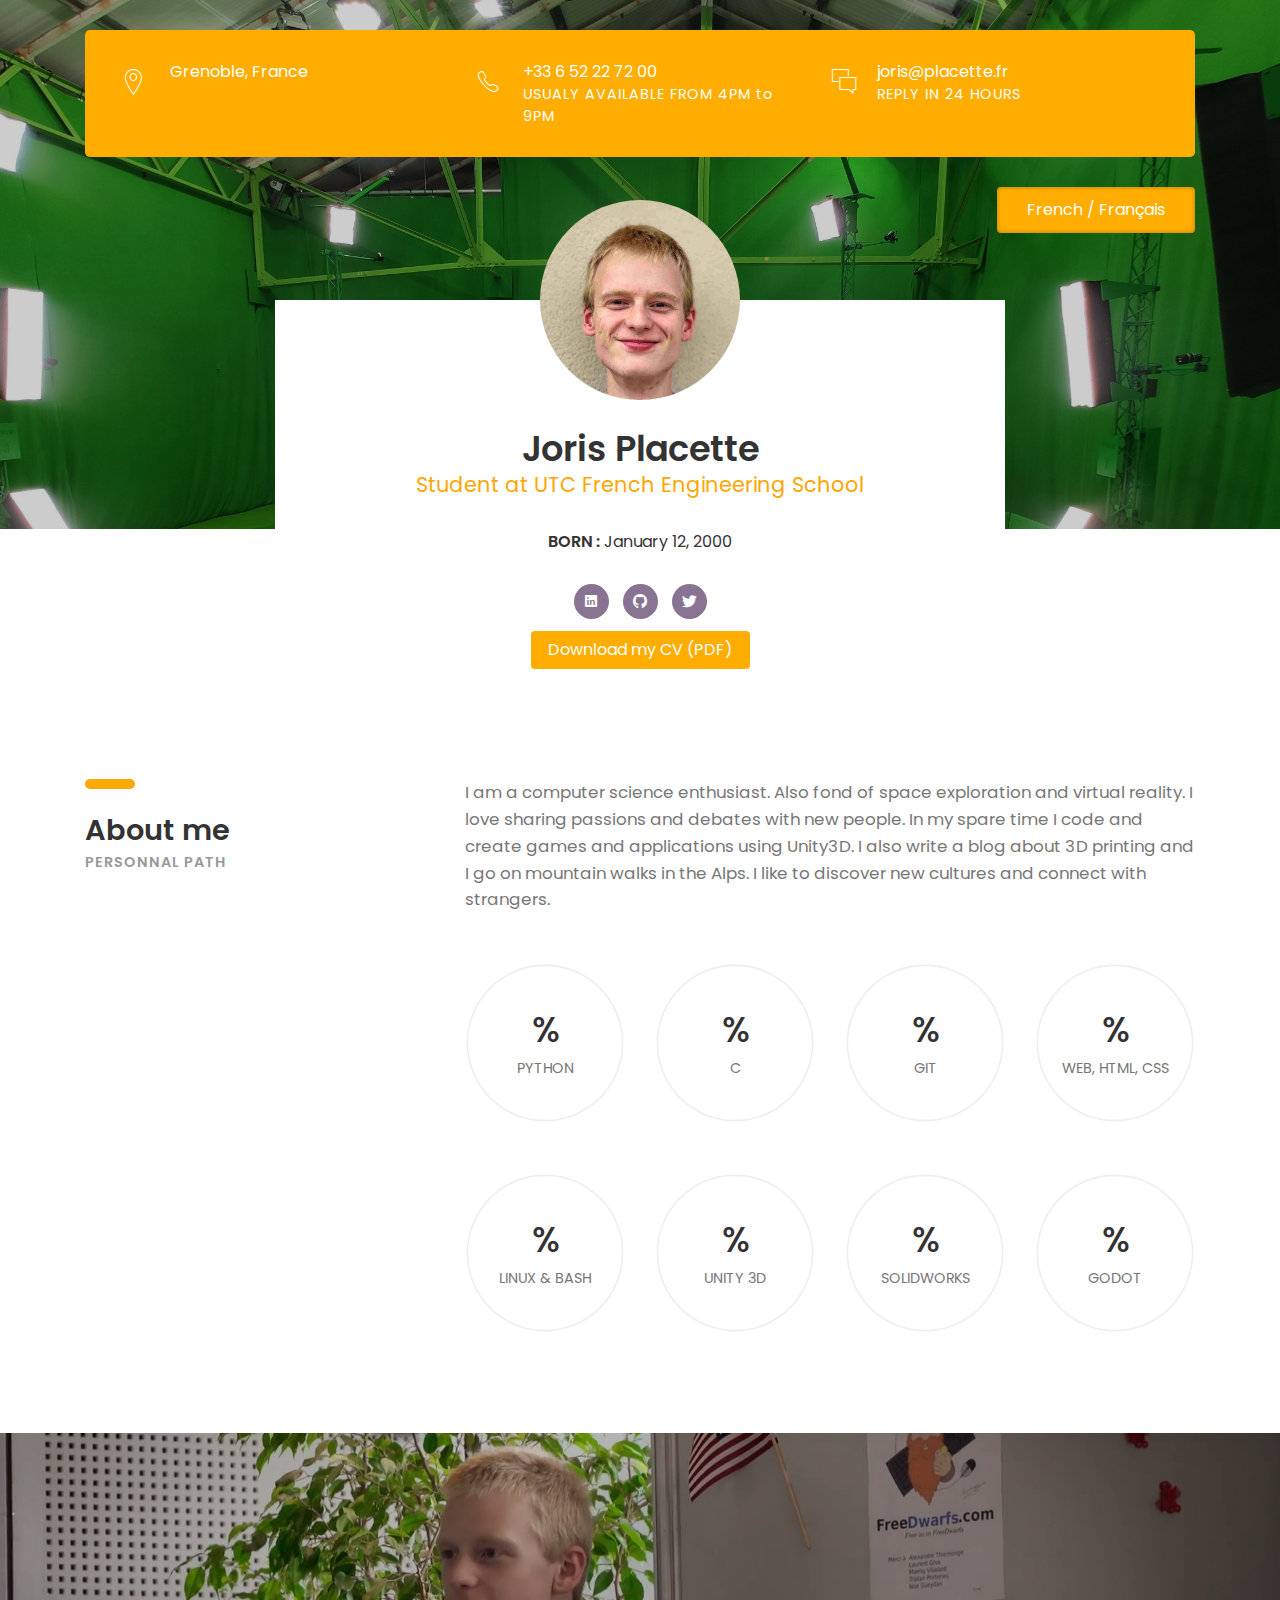
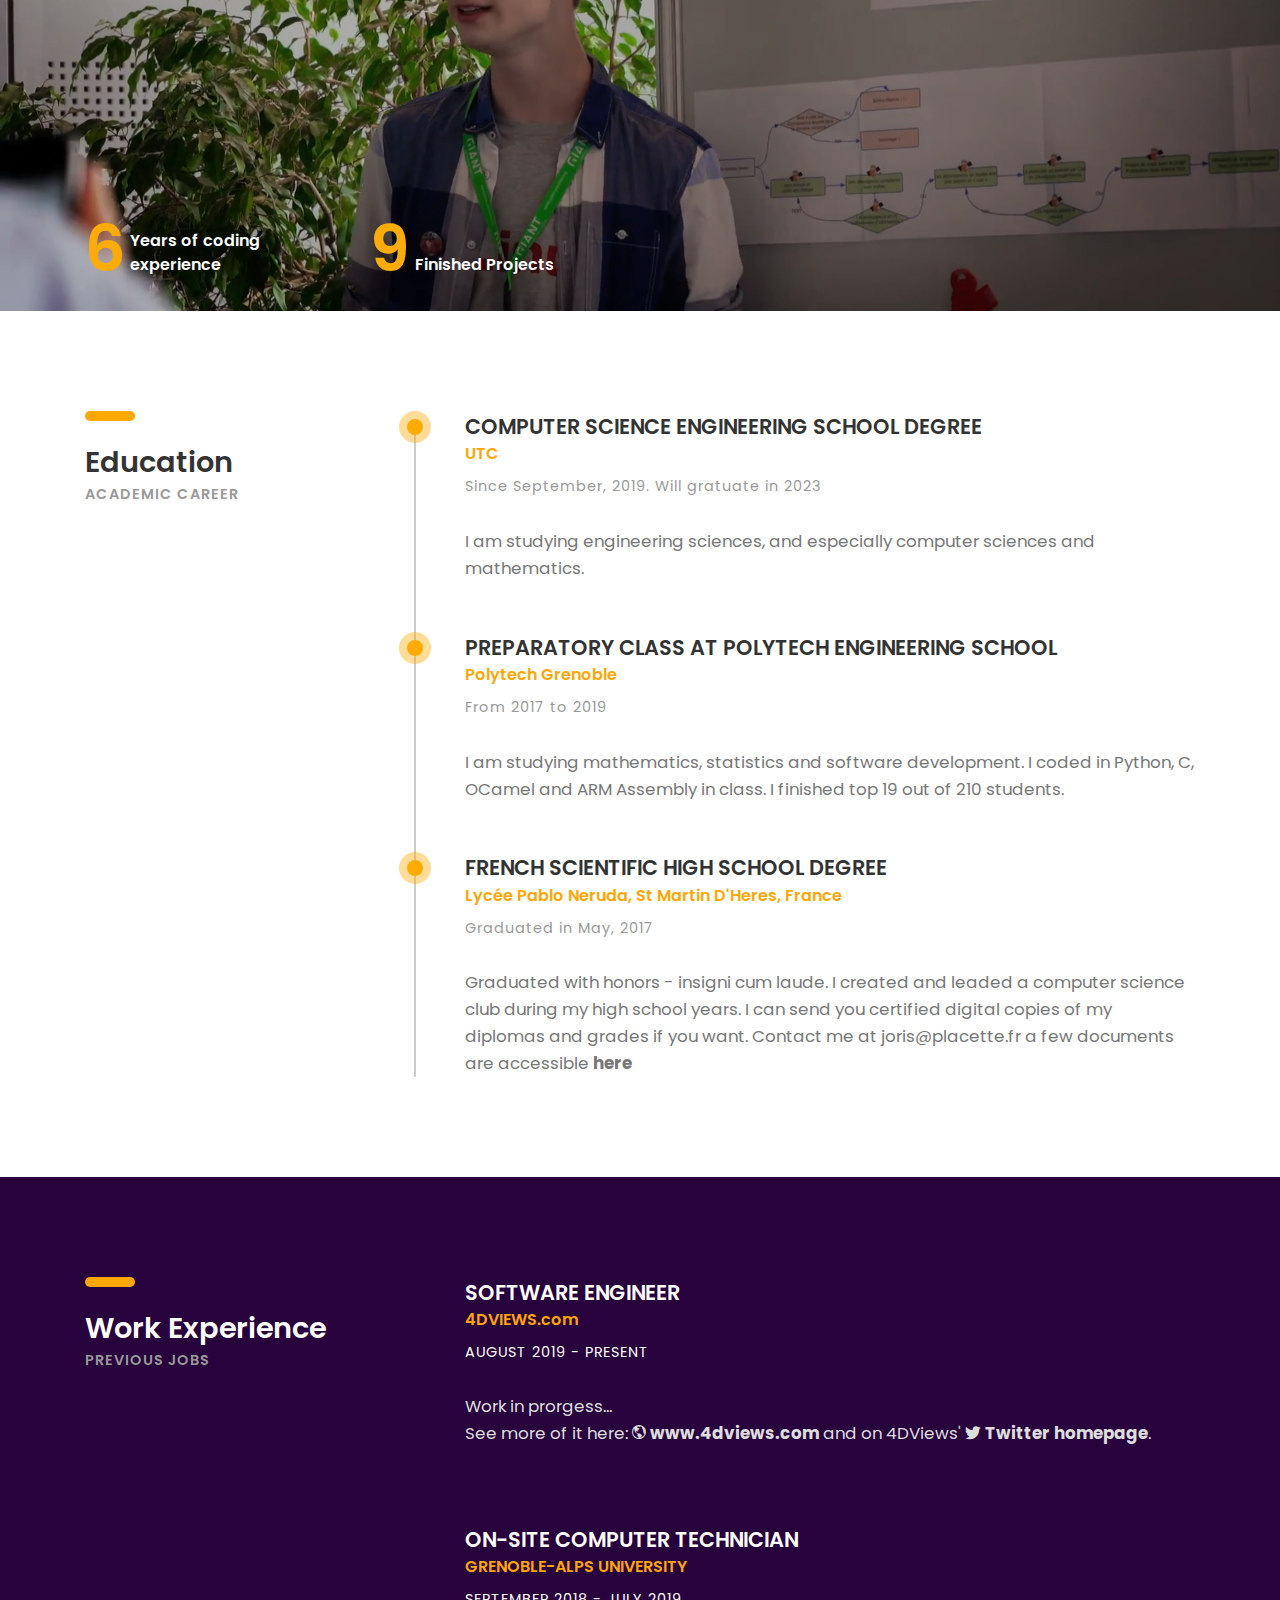
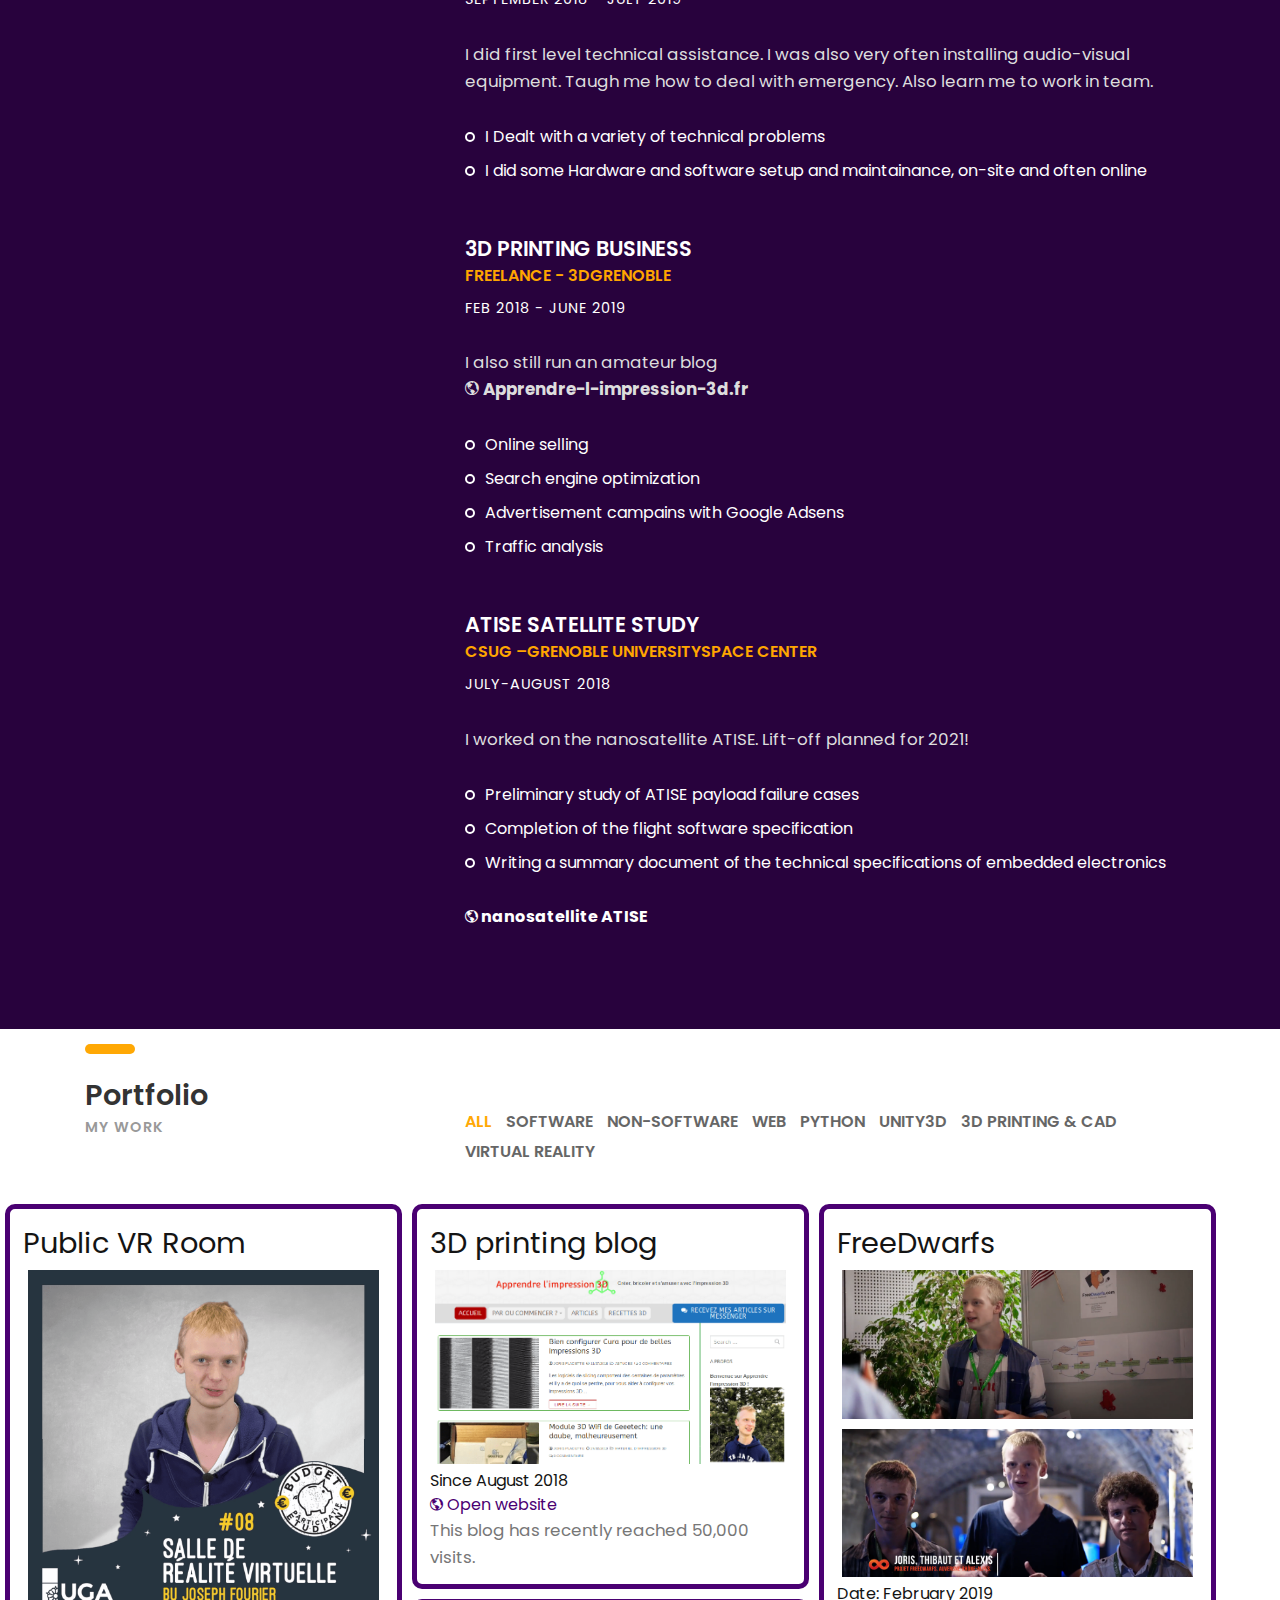
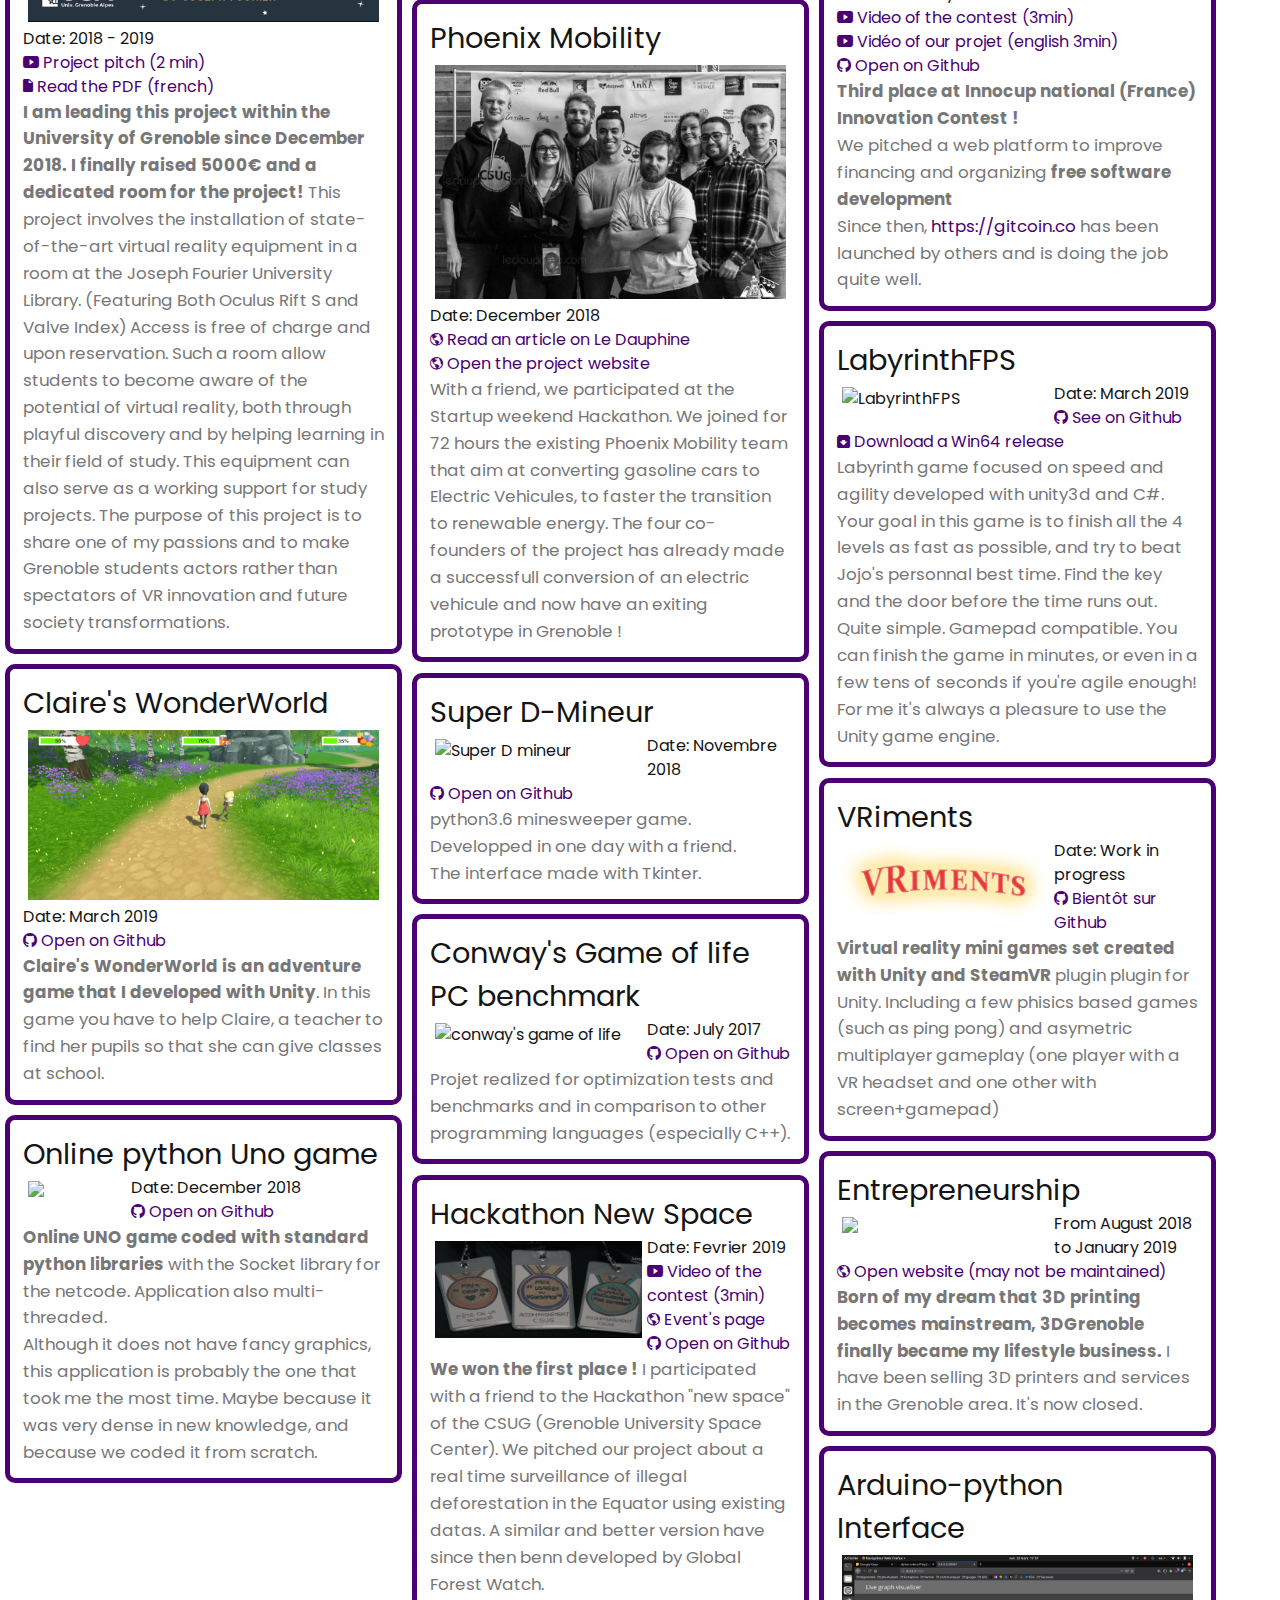
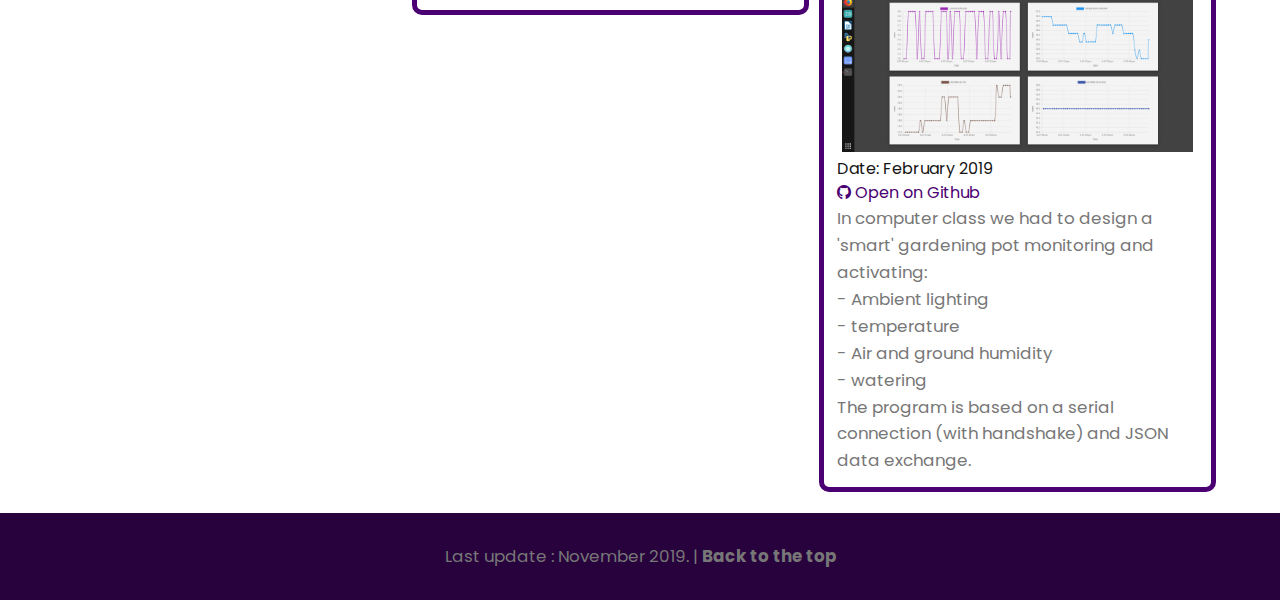
==== commit 9de7f863: "refacto html code, minor text fixes" ====
--- a/en.html
+++ b/en.html
@@ -1,52 +1,54 @@
 <!DOCTYPE HTML>
 <html lang="en">
+
 <head>
 	<title>Joris Placette Portfolio</title>
 	<meta http-equiv="X-UA-Compatible" content="IE=edge">
-    <meta name="viewport" content="width=device-width, initial-scale=1">
+	<meta name="viewport" content="width=device-width, initial-scale=1">
 	<meta charset="UTF-8">
-	
-	
+
+
 	<!-- Font -->
-	
+
 	<link href="https://fonts.googleapis.com/css?family=Poppins:400,500,600,700%7CAllura" rel="stylesheet">
-	
-	
+
+
 	<!-- buttons-->
 	<link href="04-elements/css/styles.css" rel="stylesheet">
-	
+
 	<link href="04-elements/css/responsive.css" rel="stylesheet">
 
 	<!-- Stylesheets -->
-	
+
 	<link href="common-css/bootstrap.css" rel="stylesheet">
-	
+
 	<link href="common-css/ionicons.css" rel="stylesheet">
-	
+
 	<link href="common-css/fluidbox.min.css" rel="stylesheet">
-	
+
 	<link href="01-cv-portfolio/css/styles.css" rel="stylesheet">
 
 	<link href="01-cv-portfolio/css/portfolio.css" rel="stylesheet">
 
-	
+
 	<link href="01-cv-portfolio/css/responsive.css" rel="stylesheet">
 
 	<!-- Global site tag (gtag.js) - Google Analytics -->
 	<script async src="https://www.googletagmanager.com/gtag/js?id=UA-121790979-2"></script>
 	<script>
-	window.dataLayer = window.dataLayer || [];
-	function gtag(){dataLayer.push(arguments);}
-	gtag('js', new Date());
-
-	gtag('config', 'UA-121790979-2');
+		window.dataLayer = window.dataLayer || [];
+		function gtag() { dataLayer.push(arguments); }
+		gtag('js', new Date());
+
+		gtag('config', 'UA-121790979-2');
 	</script>
 
 
-	
+
 </head>
+
 <body id="top">
-	
+
 	<header>
 		<div class="container">
 			<div class="heading-wrapper">
@@ -59,17 +61,17 @@
 							</div><!-- right-area -->
 						</div><!-- info -->
 					</div><!-- col-sm-4 -->
-					
+
 					<div class="col-sm-6 col-md-6 col-lg-4">
 						<div class="info">
 							<i class="icon ion-ios-telephone-outline"></i>
 							<div class="right-area">
-								<h5>+336 52 22 72 00</h5>
+								<h5>+33 6 52 22 72 00</h5>
 								<h6>USUALY AVAILABLE FROM 4PM to 9PM</h6>
 							</div><!-- right-area -->
 						</div><!-- info -->
 					</div><!-- col-sm-4 -->
-					
+
 					<div class="col-sm-6 col-md-6 col-lg-4">
 						<div class="info">
 							<i class="icon ion-ios-chatboxes-outline"></i>
@@ -87,7 +89,7 @@
 
 		</div><!-- container -->
 	</header>
-	
+
 	<section class="intro-section">
 		<div class="container">
 			<div class="row">
@@ -103,25 +105,27 @@
 
 
 						<ul class="social-icons">
-							<li><a href="https://www.linkedin.com/in/joris-placette-47aa80165/"><i class="ion-social-linkedin"></i></a></li>
-							<!-- <li><a href="#"><i class="ion-social-facebook"></i></a></li> -->
+							<li><a href="https://www.linkedin.com/in/joris-placette-47aa80165/"><i
+										class="ion-social-linkedin"></i></a></li>
+							<!-- <li><a href="#"><i class="ion-social-facebook"></a></li> -->
 							<li><a href="https://github.com/JorisPLA7"><i class="ion-social-github"></i></a></li>
 							<li><a href="https://twitter.com/Pla7Joris"><i class="ion-social-twitter"></i></a></li>
 
 						</ul>
-						<a class="btn btn-bg-yellow" href="documents/English CV Joris Placette .pdf">Download my CV (PDF)</a>
-						
-						
-				
-				
+						<a class="btn btn-bg-yellow" href="documents/Joris PLACETTE resume US.pdf">Download my CV
+							(PDF)</a>
+
+
+
+
 					</div><!-- intro -->
 				</div><!-- col-sm-8 -->
 			</div><!-- row -->
 		</div><!-- container -->
-					
+
 	</section><!-- intro-section -->
-	
-	
+
+
 	<section class="about-section section">
 		<div class="container">
 			<div class="row">
@@ -132,23 +136,24 @@
 					</div>
 				</div><!-- col-sm-4 -->
 				<div class="col-sm-8">
-<!--					<ul class="information margin-tb-30">
+					<!--					<ul class="information margin-tb-30">
 						<li><b>Targeting :</b> a work-study contract with my computer engineering school (3 years). </li>
 						<li>I also appreciate internship offers and freelance contracts.</li>
 					</ul> 
 -->
-					<p class="margin-b-50">I am a computer science enthusiast. Also fond of space 
-					exploration and virtual reality.
-					I love sharing passions and debates with new people. 
-					In my spare time I code and create games and applications 
-					using Unity3D. I also write a <a href="https://apprendre-l-impression-3d.fr/">blog about 3D printing</a> and I go on mountain walks in the Alps.
-					 I like to discover new cultures and connect with strangers.
+					<p class="margin-b-50">I am a computer science enthusiast. Also fond of space
+						exploration and virtual reality.
+						I love sharing passions and debates with new people.
+						In my spare time I code and create games and applications
+						using Unity3D. I also write a <a href="https://apprendre-l-impression-3d.fr/">blog about 3D
+							printing</a> and I go on mountain walks in the Alps.
+						I like to discover new cultures and connect with strangers.
 					</p>
 
-					
-					
+
+
 					<div class="row">
-					
+
 						<div class="col-sm-6 col-md-6 col-lg-3">
 							<div class="radial-prog-area margin-b-30">
 								<div class="radial-progress" data-prog-percent=".95">
@@ -157,7 +162,7 @@
 								</div>
 							</div><!-- radial-prog-area-->
 						</div><!-- col-sm-6-->
-						
+
 						<div class="col-sm-6 col-md-6 col-lg-3">
 							<div class="radial-prog-area margin-b-50">
 								<div class="radial-progress" data-prog-percent=".75">
@@ -166,7 +171,7 @@
 								</div>
 							</div><!-- radial-prog-area-->
 						</div><!-- col-sm-6-->
-						
+
 						<div class="col-sm-6 col-md-6 col-lg-3">
 							<div class="radial-prog-area margin-b-50">
 								<div class="radial-progress" data-prog-percent=".75">
@@ -193,7 +198,7 @@
 								</div>
 							</div><!-- radial-prog-area-->
 						</div><!-- col-sm-6-->
-					
+
 						<div class="col-sm-6 col-md-6 col-lg-3">
 							<div class="prog- margin-b-30">
 								<div class="radial-progress" data-prog-percent=".65">
@@ -202,7 +207,7 @@
 								</div>
 							</div><!-- radial-prog-area-->
 						</div><!-- col-sm-6-->
-							
+
 						<div class="col-sm-6 col-md-6 col-lg-3">
 							<div class="radial-prog-area margin-b-30">
 								<div class="radial-progress" data-prog-percent=".6">
@@ -210,7 +215,7 @@
 									<h6 class="progress-title">SOLIDWORKS</h6>
 								</div>
 							</div><!-- radial-prog-area-->
-						</div><!-- col-sm-6-->				
+						</div><!-- col-sm-6-->
 
 						<div class="col-sm-6 col-md-6 col-lg-3">
 							<div class="radial-prog-area margin-b-50">
@@ -221,37 +226,39 @@
 							</div><!-- radial-prog-area-->
 						</div><!-- col-sm-6-->
 
-					
+
 					</div><!-- row -->
 				</div><!-- col-sm-8 -->
 			</div><!-- row -->
 		</div><!-- container -->
 	</section><!-- about-section -->
-	
-	
+
+
 	<section class="counter-section" id="counter">
 		<div class="container">
 			<div class="row">
-			
+
 				<div class="col-sm-6 col-md-6 col-lg-3">
 					<div class="counter margin-b-30">
-						<h1 class="title"><b><span class="counter-value" data-duration="2000" data-count="6">6</span></b></h1>
+						<h1 class="title"><b><span class="counter-value" data-duration="2000"
+									data-count="6">6</span></b></h1>
 						<h5 class="desc"><b>Years of coding experience</b></h5>
 					</div><!-- counter -->
 				</div><!-- col-md-3-->
-				
+
 				<div class="col-sm-6 col-md-6 col-lg-3">
 					<div class="counter margin-b-30">
-						<h1 class="title"><b><span class="counter-value" data-duration="2000" data-count="9">9</span></b></h1>
+						<h1 class="title"><b><span class="counter-value" data-duration="2000"
+									data-count="9">9</span></b></h1>
 						<h5 class="desc"><b>Finished Projects</b></h5>
 					</div><!-- margin-b-30 -->
 				</div><!-- col-md-3-->
-				
+
 			</div><!-- row-->
 		</div><!-- container-->
-    </section><!-- counter-section-->
-	
-	
+	</section><!-- counter-section-->
+
+
 	<section class="education-section section">
 		<div class="container">
 			<div class="row">
@@ -264,41 +271,42 @@
 				<div class="col-sm-8">
 					<div class="education-wrapper">
 
-						
+
 						<div class="education margin-b-50">
 							<h4><b>COMPUTER SCIENCE ENGINEERING SCHOOL DEGREE</b></h4>
 							<h5 class="font-yellow"><b>UTC</b></h5>
 							<h6 class="font-lite-black margin-t-10">Since September, 2019. Will gratuate in 2023</h6>
 							<p class="margin-tb-30">
-							I am studying engineering sciences, and especially computer sciences and mathematics.
+								I am studying engineering sciences, and especially computer sciences and mathematics.
 							</p>
 						</div><!-- education -->
-						
+
 						<div class="education margin-b-50">
 							<h4><b>PREPARATORY CLASS AT POLYTECH ENGINEERING SCHOOL</b></h4>
 							<h5 class="font-yellow"><b>Polytech Grenoble</b></h5>
 							<h6 class="font-lite-black margin-t-10">From 2017 to 2019</h6>
 							<p class="margin-tb-30">I am studying mathematics, statistics and software development.
-							I coded in Python, C, OCamel and ARM Assembly in class.
-							I finished top 19 out of 210 students.
+								I coded in Python, C, OCamel and ARM Assembly in class.
+								I finished top 19 out of 210 students.
 							</p>
 						</div><!-- education -->
-						
+
 						<div class="education margin-b-50">
 							<h4><b>FRENCH SCIENTIFIC HIGH SCHOOL DEGREE</b></h4>
 							<h5 class="font-yellow"><b>Lycée Pablo Neruda, St Martin D'Heres, France</b></h5>
 							<h6 class="font-lite-black margin-t-10">Graduated in May, 2017</h6>
 							<p class="margin-tb-30"> Graduated with honors - insigni cum laude.
-							I created and leaded a computer science club during my high school years.
-							I can send you certified digital copies of my diplomas and grades if you want. Contact me at joris@placette.fr
-							a few documents are accessible <strong><a href="documents/">here</a></strong>
+								I created and leaded a computer science club during my high school years.
+								I can send you certified digital copies of my diplomas and grades if you want. Contact
+								me at joris@placette.fr
+								a few documents are accessible <strong><a href="documents/">here</a></strong>
 							</p>
 						</div><!-- education -->
 					</div><!-- education-wrapper -->
 				</div><!-- col-sm-8 -->
 			</div><!-- row -->
 		</div><!-- container -->
-		
+
 	</section><!-- about-section -->
 
 	<section class="experience-section section">
@@ -311,21 +319,23 @@
 					</div>
 				</div><!-- col-sm-4 -->
 				<div class="col-sm-8">
-					
+
 					<div class="experience margin-b-50">
 						<h4><b>SOFTWARE ENGINEER</b></h4>
 						<h5 class="font-yellow"><b>4DVIEWS.com</b></h5>
 						<h6 class="margin-t-10">AUGUST 2019 - PRESENT</h6>
 						<p class="font-semi-white margin-tb-30">
-						Work in prorgess...
-						<br/>
-						See more of it here: <strong><a href="https://www.4dviews.com/" ><i class="ion-android-globe"></i> www.4dviews.com</a></strong>  
-						and on 4DViews' <a href="https://twitter.com/4dviews" class="font-weight-bold"><i class="ion-social-twitter"></i> Twitter homepage</a>.
-						<br/>
-						<br/>
-						
+							Work in prorgess...
+							<br />
+							See more of it here: <strong><a href="https://www.4dviews.com/"><i
+										class="ion-android-globe"></i> www.4dviews.com</a></strong>
+							and on 4DViews' <a href="https://twitter.com/4dviews" class="font-weight-bold"><i
+									class="ion-social-twitter"></i> Twitter homepage</a>.
+							<br />
+							<br />
+
 						</p>
-						
+
 					</div><!-- experience -->
 
 					<div class="experience margin-b-50">
@@ -333,26 +343,28 @@
 						<h5 class="font-yellow"><b>GRENOBLE-ALPS UNIVERSITY</b></h5>
 						<h6 class="margin-t-10">SEPTEMBER 2018 - JULY 2019</h6>
 						<p class="font-semi-white margin-tb-30">
-						
-						I did first level technical assistance. I was also very often installing audio-visual equipment.
-						Taugh me how to deal with emergency.
-						Also learn me to work in team.</p>
+
+							I did first level technical assistance. I was also very often installing audio-visual
+							equipment.
+							Taugh me how to deal with emergency.
+							Also learn me to work in team.</p>
 						<ul class="list margin-b-30">
-							<li>Deal with technical problems in amphitheaters</li>
-							<li>Hardware and software setup and maintainance, on-site and often online</li>
-							
+							<li>I Dealt with a variety of technical problems</li>
+							<li>I did some Hardware and software setup and maintainance, on-site and often online</li>
+
 						</ul>
 					</div><!-- experience -->
-					
+
 					<div class="experience margin-b-50">
 						<h4><b>3D PRINTING BUSINESS</b></h4>
 						<h5 class="font-yellow"><b>FREELANCE - 3DGRENOBLE</b></h5>
 						<h6 class="margin-t-10">FEB 2018 - JUNE 2019</h6>
 						<p class="font-semi-white margin-tb-30">
-						I also still run an amateur blog 
-						<br/>
-						
-						<strong><a href="https://apprendre-l-impression-3d.fr" ><i class="ion-android-globe"/></i> Apprendre-l-impression-3d.fr</a></strong>  
+							I also still run an amateur blog
+							<br />
+
+							<strong><a href="https://apprendre-l-impression-3d.fr"><i class="ion-android-globe"></i>
+									Apprendre-l-impression-3d.fr</a></strong>
 
 						</p>
 						<ul class="list margin-b-30">
@@ -362,32 +374,36 @@
 							<li>Traffic analysis</li>
 						</ul>
 					</div><!-- experience -->
-					
+
 					<div class="experience margin-b-50">
 						<h4><b>ATISE SATELLITE STUDY</b></h4>
 						<h5 class="font-yellow"><b>CSUG –GRENOBLE UNIVERSITYSPACE CENTER</b></h5>
 						<h6 class="margin-t-10">JULY-AUGUST 2018</h6>
 						<p class="font-semi-white margin-tb-30">
-						I worked on the nanosatellite ATISE. Lift-off planned for 2021!
-						<br>						
-						<ul class="list margin-b-30">
-							<li>Preliminary study of ATISE payload failure cases</li>
-							<li>Completion of the flight software specification</li>
-							<li>Writing a summary document of the technical specifications of embedded electronics</li>
-
-						</ul>
-
-							<a href="https://www.csug.fr/menu-principal/projets/projet-atise/projet-atise-auroral-thermosphere-ionosphere-spectrometer-experiment-84543.kjsp">
-							<strong><i class="ion-android-globe"/></i> nanosatellite ATISE</strong>
-						</a>
-						</p>
+							I worked on the nanosatellite ATISE. Lift-off planned for 2021!
+							<br>
+							<ul class="list margin-b-30">
+								<li>Preliminary study of ATISE payload failure cases</li>
+								<li>Completion of the flight software specification</li>
+								<li>Writing a summary document of the technical specifications of embedded electronics
+								</li>
+
+							</ul>
+
+							<a
+								href="https://www.csug.fr/menu-principal/projets/projet-atise/projet-atise-auroral-thermosphere-ionosphere-spectrometer-experiment-84543.kjsp">
+								<strong><i class="ion-android-globe"></i> nanosatellite ATISE</strong>
+							</a>
+
+							<script src="common-js/tether.min.js"></script>
+
 					</div><!-- experience -->
-					
+
 
 				</div><!-- col-sm-8 -->
 			</div><!-- row -->
 		</div><!-- container -->
-		
+
 	</section><!-- experience-section -->
 
 
@@ -412,153 +428,169 @@
 						<a href="#" data-filter=".unity"><b>UNITY3D</b></a>
 						<a href="#" data-filter=".3dprinting"><b>3D PRINTING & CAD</b></a>
 						<a href="#" data-filter=".vr"><b>VIRTUAL REALITY</b></a>
-						
+
 					</div><!-- portfolioFilter -->
 				</div><!-- col-sm-8 -->
 			</div><!-- row -->
 		</div><!-- container -->
-		
+
 		<div class="portfolioContainer">
-			
+
 
 			<article class="p-item vr nosoft" style="position: absolute; left: 387px; top: 0px">
 				<h3>Public VR Room</h3>
 
-				<img src="images/JorisVR.png" 
-					  style="opacity: 1;" class="large"><div class="fluidbox__ghost" style="width: 100px; height: 184.55px; top: 0px; left: 0px;"></div>
+				<img src="images/JorisVR.png" style="opacity: 1;" class="large">
+				<div class="fluidbox__ghost" style="width: 100px; height: 184.55px; top: 0px; left: 0px;"></div>
 
 				<div class="content">
 					<h5>Date: 2018 - 2019 </h5>
-					<a href="https://youtu.be/0hfCcQlNNbg" >
+					<a href="https://youtu.be/0hfCcQlNNbg">
 						<i class="ion-social-youtube"></i> Project pitch (2 min)
-					</a> 
-                    <br/>
-					<a href="documents/Salle de RV à l'UGA.pdf" >
+					</a>
+					<br />
+					<a href="documents/Salle de RV à l'UGA.pdf">
 						<i class="ion-android-document"></i> Read the PDF (french)
 					</a>
-					
+
 					<p>
-					<strong>I am leading this project within the University of Grenoble since December 2018. I finally raised 5000€ and a dedicated room for the project!</strong>
-					This project involves the installation of state-of-the-art virtual 
-					reality equipment in a room at the Joseph Fourier University Library.
-					(Featuring Both Oculus Rift S and Valve Index) 
-					Access is free of charge and upon reservation.
-					Such a room allow students to become aware of the potential of 
-					virtual reality, both through playful discovery and by helping 
-					learning in their field of study. 
-					This equipment can also serve as a working support 
-					for study projects.
-					The purpose of this project is to share one of my passions and to make Grenoble students actors rather than
-					spectators of VR innovation and future society transformations.	
+						<strong>I am leading this project within the University of Grenoble since December 2018. I
+							finally raised 5000€ and a dedicated room for the project!</strong>
+						This project involves the installation of state-of-the-art virtual
+						reality equipment in a room at the Joseph Fourier University Library.
+						(Featuring Both Oculus Rift S and Valve Index)
+						Access is free of charge and upon reservation.
+						Such a room allow students to become aware of the potential of
+						virtual reality, both through playful discovery and by helping
+						learning in their field of study.
+						This equipment can also serve as a working support
+						for study projects.
+						The purpose of this project is to share one of my passions and to make Grenoble students actors
+						rather than
+						spectators of VR innovation and future society transformations.
 					</p>
 				</div>
-				
+
 			</article>
 
 			<article class="p-item web 3dprinting nosoft" style="position: absolute; left: 387px">
 				<h3>3D printing blog</h3>
-					<img src="images/app3d.png" 
-					  style="opacity: 1;" class="large"><div class="fluidbox__ghost" style="width: 100px; height: 184.55px; top: 0px; left: 0px;"></div>
-					
-					
+				<img src="images/app3d.png" style="opacity: 1;" class="large">
+				<div class="fluidbox__ghost" style="width: 100px; height: 184.55px; top: 0px; left: 0px;"></div>
+
+
+				<div class="content">
+					<h5>Since August 2018 </h5>
+
+					<a href="https://apprendre-l-impression-3d.fr">
+						<i class="ion-android-globe"></i> Open website
+					</a>
+					<p>
+						This blog has recently reached 50,000 visits. </p>
+				</div>
+
+			</article>
+
+
+
+
+			<article class="p-item web nosoft" style="position: absolute; left: 387px">
+				<h3>FreeDwarfs</h3>
+				<img src="images/jorisFreedwarfs.png" style="opacity: 1;" class="large">
+				<div class="fluidbox__ghost" style="width: 100px; height: 184.55px; top: 0px; left: 0px;"></div>
+				<img src="images/equipeFreedwarfs2.png" style="opacity: 1;" class="large">
+				<div class="fluidbox__ghost" style="width: 100px; height: 184.55px; top: 0px; left: 0px;"></div>
+
+
+				<div class="fluidbox__wrap" style="z-index: 990;">
+
 					<div class="content">
-						<h5>Since August 2018 </h5> 
-						
-						<a href="https://apprendre-l-impression-3d.fr" >
-							<i class="ion-android-globe"/></i> Open website
+						<h5>Date: February 2019 </h5>
+						<a href="https://www.youtube.com/watch?v=vUxz8z-_v3E&feature=youtu.be&list=PL01mWpjsevB23ERBwj8BM7TWn_CviEnQE "
+							data-fluidbox="">
+							<i class="ion-social-youtube"></i> Video of the contest (3min)
+						</a>
+						<br />
+						<a href="https://www.youtube.com/watch?v=MhK13dJUGh4&list=PL01mWpjsevB03_VOogHgsRmyhOYIjfY03&index=5"
+							data-fluidbox="">
+							<i class="ion-social-youtube"></i> Vidéo of our projet (english 3min)
+						</a>
+						<br />
+						<a href="https://github.com/dylan-robins/Peip2-engineering-project">
+							<i class="ion-social-github"></i> Open on Github
 						</a>
 						<p>
-							This blog has recently reached 50,000 visits.						</p>
-					</div>
-				
-			</article>
-
-
-
-			
-			<article class="p-item web nosoft" style="position: absolute; left: 387px">
-				<h3>FreeDwarfs</h3>
-				<img src="images/jorisFreedwarfs.png" 
-					  style="opacity: 1;" class="large"><div class="fluidbox__ghost" style="width: 100px; height: 184.55px; top: 0px; left: 0px;"></div>
-					  <img src="images/equipeFreedwarfs2.png" 
-					  style="opacity: 1;" class="large"><div class="fluidbox__ghost" style="width: 100px; height: 184.55px; top: 0px; left: 0px;"></div>
-					  
-				
-					  <div class="fluidbox__wrap" style="z-index: 990;">
-						  
-						  <div class="content">
-						<h5>Date: February 2019 </h5>
-						<a href="https://www.youtube.com/watch?v=vUxz8z-_v3E&feature=youtu.be&list=PL01mWpjsevB23ERBwj8BM7TWn_CviEnQE " data-fluidbox="">
-							<i class="ion-social-youtube"/></i> Video of the contest (3min)
-						</a>
-						<br/>
-						<a href="https://www.youtube.com/watch?v=MhK13dJUGh4&list=PL01mWpjsevB03_VOogHgsRmyhOYIjfY03&index=5" data-fluidbox="">
-							<i class="ion-social-youtube"/></i> Vidéo of our projet (english 3min)
-						</a>
-                        <br/>
-						<a href="https://github.com/dylan-robins/Peip2-engineering-project">
-                            <i class="ion-social-github"></i> Open on Github
-                        </a>
-						<p><strong>Third place at Innocup national (France) Innovation Contest !  </strong> <br/>
-							We pitched a web platform to improve financing and organizing <strong>free software development</strong>.
-							
-							logiciels libres</strong>.
-							<br/>Since then, <a href="https://gitcoin.co/">https://gitcoin.co</a> has been launched by others and is doing the job quite well.
+							<strong>Third place at Innocup national (France) Innovation Contest ! </strong>
+							<br />
+							We pitched a web platform to improve financing and organizing
+							<strong>free software development</strong>
+							<br />
+							Since then, <a href="https://gitcoin.co/">https://gitcoin.co</a> has been launched by
+							others and is doing the job quite well.
 						</p>
 					</div>
 				</div>
-				
+
 			</article>
 
 			<article class="p-item nosoft" style="position: absolute; left: 387px; top: 0px;">
 				<h3>Phoenix Mobility</h3>
 
-					<img src="images/les-cinq-fondateurs-et-ingenieurs-de-phoenix-mobility-procedent-eux-memes-pour-le-moment-a-la-conversion-des-vehicules-en-electrique-photo-le-dl-camille-tyrou-1555948387.jpg" alt="LabyrinthFPS" style="opacity: 1;" class="large"><div class="fluidbox__ghost" style="width: 100px; height: 184.55px; top: 0px; left: 0px;"></div>
+				<img src="images/les-cinq-fondateurs-et-ingenieurs-de-phoenix-mobility-procedent-eux-memes-pour-le-moment-a-la-conversion-des-vehicules-en-electrique-photo-le-dl-camille-tyrou-1555948387.jpg"
+					alt="LabyrinthFPS" style="opacity: 1;" class="large">
+				<div class="fluidbox__ghost" style="width: 100px; height: 184.55px; top: 0px; left: 0px;"></div>
 				<div class="content">
 					<h5>Date: December 2018 </h5>
-					<a href="https://www.ledauphine.com/isere-sud/2019/04/23/isere-grenoble-phoenix-mobility-se-charge-de-convertir-votre-automobile-en-vehicule-electrique" >
-							<i class="ion-android-globe"/></i> Read an article on Le Dauphine
-					</a><br/>
-
-					<a href="http://www.phoenixmobility.co/" >
-							<i class="ion-android-globe"/></i> Open the project website
+					<a
+						href="https://www.ledauphine.com/isere-sud/2019/04/23/isere-grenoble-phoenix-mobility-se-charge-de-convertir-votre-automobile-en-vehicule-electrique">
+						<i class="ion-android-globe"></i> Read an article on Le Dauphine
+					</a><br />
+
+					<a href="http://www.phoenixmobility.co/">
+						<i class="ion-android-globe"></i> Open the project website
 					</a>
 					<p> With a friend, we participated at the Startup weekend Hackathon.
-					 We joined for 72 hours the existing Phoenix Mobility team that aim at converting gasoline cars to Electric Vehicules, to faster the transition to renewable energy. 
-					 The four co-founders of the project has already made a successfull conversion of an electric vehicule and now have an exiting prototype in Grenoble !
+						We joined for 72 hours the existing Phoenix Mobility team that aim at converting gasoline cars
+						to Electric Vehicules, to faster the transition to renewable energy.
+						The four co-founders of the project has already made a successfull conversion of an electric
+						vehicule and now have an exiting prototype in Grenoble !
 					</p>
 				</div>
-				
-			</article>
-			
+
+			</article>
+
 			<article class="p-item unity software " style="position: absolute; left: 387px; top: 0px;">
 				<h3>LabyrinthFPS</h3>
-				
-				<img src="https://raw.githubusercontent.com/JorisPLA7/LabyrinthFPS/master/Screenshots/Level1.jpg" alt="LabyrinthFPS" style="opacity: 1;" class="fluidbox__thumb"><div class="fluidbox__ghost" style="width: 100px; height: 184.55px; top: 0px; left: 0px;"></div>
+
+				<img src="https://raw.githubusercontent.com/JorisPLA7/LabyrinthFPS/master/Screenshots/Level1.jpg"
+					alt="LabyrinthFPS" style="opacity: 1;" class="fluidbox__thumb">
+				<div class="fluidbox__ghost" style="width: 100px; height: 184.55px; top: 0px; left: 0px;"></div>
 				<div class="content">
 					<h5>Date: March 2019 </h5>
 					<a href="https://github.com/JorisPLA7/LabyrinthFPS">
 						<i class="ion-social-github"></i> See on Github
-					</a><br/>
+					</a><br />
 					<a href="https://github.com/JorisPLA7/LabyrinthFPS/releases">
 						<i class="ion-android-archive"></i> Download a Win64 release
 					</a>
-					<p> Labyrinth game of speed and agility developed with unity3d and C#. <br/>
-					Your goal in this game is to finish all the 4 levels as fast as possible, and try to beat Jojo's personnal best time. 
-					Find the key and the door before the time runs out. Quite simple.
-					Gamepad compatible.
-					You can finish the game in minutes, or even in a few tens of seconds if you're agile enough!
-					For me it's always a pleasure to use the Unity game engine.
+					<p> Labyrinth game focused on speed and agility developed with unity3d and C#. <br />
+						Your goal in this game is to finish all the 4 levels as fast as possible, and try to beat Jojo's
+						personnal best time.
+						Find the key and the door before the time runs out. Quite simple.
+						Gamepad compatible.
+						You can finish the game in minutes, or even in a few tens of seconds if you're agile enough!
+						For me it's always a pleasure to use the Unity game engine.
 
 					</p>
 				</div>
-				
+
 			</article>
 
 			<article class="p-item unity software " style="position: absolute; left: 387px; top: 0px;">
 				<h3>Claire's WonderWorld</h3>
 
-					<img src="images/Claire's wonderworld2.png" alt="screenshot Claire's winderworld" style="opacity: 1;" class="large">
+				<img src="images/Claire's wonderworld2.png" alt="screenshot Claire's winderworld" style="opacity: 1;"
+					class="large">
 				<div class="content">
 					<h5>Date: March 2019 </h5>
 					<a href="https://github.com/JorisPLA7/Claire-s-WonderWorld">
@@ -571,202 +603,214 @@
 					</a>
 					-->
 					<p><strong>Claire's WonderWorld is an adventure game that I developed with Unity</strong>.
-					In this game you have to help Claire, a teacher to find her pupils so that she can
-					give classes at school. 
+						In this game you have to help Claire, a teacher to find her pupils so that she can
+						give classes at school.
 
 					</p>
 				</div>
-				
+
 			</article>
 
 			<article class="p-item python software " style="position: absolute; left: 387px; top: 0px">
 				<h3>Super D-Mineur</h3>
 
-					<img src="https://camo.githubusercontent.com/327523979f61b4b3e4d454b3b27cc299c0b48298/68747470733a2f2f692e6962622e636f2f766b73564758712f436170747572652d642d6372616e2d64752d323031392d30332d32342d31352d33372d32332e706e67" 
-					alt="Super D mineur" style="opacity: 1;" class="fluidbox__thumb"><div class="fluidbox__ghost" style="width: 100px; height: 184.55px; top: 0px; left: 0px;"></div>
+				<img src="https://camo.githubusercontent.com/327523979f61b4b3e4d454b3b27cc299c0b48298/68747470733a2f2f692e6962622e636f2f766b73564758712f436170747572652d642d6372616e2d64752d323031392d30332d32342d31352d33372d32332e706e67"
+					alt="Super D mineur" style="opacity: 1;" class="fluidbox__thumb">
+				<div class="fluidbox__ghost" style="width: 100px; height: 184.55px; top: 0px; left: 0px;"></div>
 
 				<div class="content">
 					<h5>Date: Novembre 2018 </h5>
-					<a href="https://github.com/JorisPLA7/Super-D-mineur" >
+					<a href="https://github.com/JorisPLA7/Super-D-mineur">
 						<i class="ion-social-github"></i> Open on Github
 					</a>
 					<p> python3.6 minesweeper game.
-					Developped in one day with a friend. <br/>
-					The interface made with Tkinter.
+						Developped in one day with a friend. <br />
+						The interface made with Tkinter.
 					</p>
 				</div>
-				
+
 			</article>
 
 			<article class="p-item vr unity software " style="position: absolute; left: 387px; top: 0px">
 				<h3>VRiments</h3>
 
-					<img src="images/VRiments.png" 
-					alt="logo VRiments" style="opacity: 1;"   >
+				<img src="images/VRiments.png" alt="logo VRiments" style="opacity: 1;">
 
 				<div class="content">
 					<h5>Date: Work in progress </h5>
-					<a href="#" >
+					<a href="#">
 						<i class="ion-social-github"></i> Bientôt sur Github
 					</a>
-					<p> <strong>Virtual reality mini games set created with Unity and SteamVR</strong> plugin plugin for Unity.
-					Including a few phisics based games (such as ping pong) and asymetric multiplayer gameplay (one player with 
-					a VR headset and one other with screen+gamepad)
+					<p> <strong>Virtual reality mini games set created with Unity and SteamVR</strong> plugin plugin for
+						Unity.
+						Including a few phisics based games (such as ping pong) and asymetric multiplayer gameplay (one
+						player with
+						a VR headset and one other with screen+gamepad)
 					</p>
 				</div>
-				
-			</article>	
+
+			</article>
 
 			<article class="p-item python software " style="position: absolute; left: 387px; top: 0px">
 				<h3>Conway's Game of life PC benchmark</h3>
 
-					<img src="https://image.noelshack.com/fichiers/2017/22/1496242004-capture.png" 
-					alt="conway's game of life" style="opacity: 1;" class="fluidbox__thumb"><div class="fluidbox__ghost" style="width: 100px; height: 184.55px; top: 0px; left: 0px;"></div>
+				<img src="https://image.noelshack.com/fichiers/2017/22/1496242004-capture.png"
+					alt="conway's game of life" style="opacity: 1;" class="fluidbox__thumb">
+				<div class="fluidbox__ghost" style="width: 100px; height: 184.55px; top: 0px; left: 0px;"></div>
 				<div class="content">
 					<h5>Date: July 2017 </h5>
-					
-					<a href="https://github.com/JorisPLA7/Super-Conway" >
+
+					<a href="https://github.com/JorisPLA7/Super-Conway">
 						<i class="ion-social-github"></i> Open on Github
 					</a>
-					<p>Projet realized for optimization tests and benchmarks and in comparison to other programming languages (especially C++).
+					<p>Projet realized for optimization tests and benchmarks and in comparison to other programming
+						languages (especially C++).
 
 					</p>
 				</div>
-				
+
 			</article>
 
 			<article class="p-item python software " style="position: absolute; left: 387px; top: 0px">
 				<h3>Online python Uno game</h3>
 
-				<img src="https://raw.githubusercontent.com/JorisPLA7/Unau-no-rezo/master/images/uno%20game%20card.jpeg" 
-					  style="opacity: 1;" class="small"><div class="fluidbox__ghost" style="width: 100px; height: 184.55px; top: 0px; left: 0px;"></div>
+				<img src="https://raw.githubusercontent.com/JorisPLA7/Unau-no-rezo/master/images/uno%20game%20card.jpeg"
+					style="opacity: 1;" class="small">
+				<div class="fluidbox__ghost" style="width: 100px; height: 184.55px; top: 0px; left: 0px;"></div>
 
 				<div class="content">
 					<h5>Date: December 2018 </h5>
-					<a href="https://github.com/JorisPLA7/Unau-no-rezo"
-					<i class="ion-social-github"></i> Open on Github</a>
+					<a href="https://github.com/JorisPLA7/Unau-no-rezo">
+						<i class="ion-social-github"></i> Open on Github</a>
 					<p> <strong>Online UNO game coded with standard python libraries</strong>
-					with the Socket library for the netcode.
-					Application also multi-threaded. <br/>
-					Although it does not have fancy graphics, this application is probably
-					the one that took me the most time. Maybe because it was very dense in new knowledge, and
-					because we coded it from scratch.
+						with the Socket library for the netcode.
+						Application also multi-threaded. <br />
+						Although it does not have fancy graphics, this application is probably
+						the one that took me the most time. Maybe because it was very dense in new knowledge, and
+						because we coded it from scratch.
 					</p>
 				</div>
-				
-			</article>
-
-			
+
+			</article>
+
+
 			<article class="p-item web 3dprinting nosoft" style="position: absolute; left: 387px">
 				<h3>Entrepreneurship</h3>
-					<img src="https://3dgrenoble.fr/wp-content/uploads/2018/08/LogoMakr_6XyAgl.png" 
-					  style="opacity: 1;" class="fluidbox__thumb"><div class="fluidbox__ghost" style="width: 100px; height: 184.55px; top: 0px; left: 0px;"></div>
-			
-				
+				<img src="https://3dgrenoble.fr/wp-content/uploads/2018/08/LogoMakr_6XyAgl.png" style="opacity: 1;"
+					class="fluidbox__thumb">
+				<div class="fluidbox__ghost" style="width: 100px; height: 184.55px; top: 0px; left: 0px;"></div>
+
+
 				<div class="fluidbox__wrap" style="z-index: 990;">
-					
+
 					<div class="content">
 						<h5>From August 2018 to January 2019</h5>
 						<a href="https://3dgrenoble.fr" data-fluidbox="">
-							<i class="ion-android-globe"/></i> Open website (may not be maintained)
+							<i class="ion-android-globe"></i> Open website (may not be maintained)
 						</a>
 						<p>
-							<strong>Born of my dream that 3D printing becomes mainstream, 3DGrenoble finally became my lifestyle business. </strong>
+							<strong>Born of my dream that 3D printing becomes mainstream, 3DGrenoble finally became my
+								lifestyle business. </strong>
 							I have been selling 3D printers and services in the Grenoble area.
 							It's now closed.
 						</p>
 					</div>
 				</div>
-				
-			</article>
-
-            <article class="p-item web nosoft" style="position: absolute; left: 387px">
+
+			</article>
+
+			<article class="p-item web nosoft" style="position: absolute; left: 387px">
 				<h3>Hackathon New Space </h3>
-					<img src="images/medalsCSUG.png" 
-					  style="opacity: 1;" ><div class="fluidbox__ghost" style="width: 100px; height: 184.55px; top: 0px; left: 0px;"></div>
-				
-				
+				<img src="images/medalsCSUG.png" style="opacity: 1;">
+				<div class="fluidbox__ghost" style="width: 100px; height: 184.55px; top: 0px; left: 0px;"></div>
+
+
 				<div class="fluidbox__wrap" style="z-index: 990;">
-					
+
 					<div class="content">
 						<h5>Date: Fevrier 2019 </h5>
 						<a href="https://www.youtube.com/watch?v=UFFg4nO9r44F" data-fluidbox="">
-							<i class="ion-social-youtube"/></i> Video of the contest (3min)
+							<i class="ion-social-youtube"></i> Video of the contest (3min)
 						</a>
-						<br/>
-						<a href="https://disrupt-campus.univ-grenoble-alpes.fr/disrupt-campus/les-projets-disrupt-campus/hackathon-csug-738647.htm" data-fluidbox="">
-							<i class="ion-android-globe"/></i>  Event's page
+						<br />
+						<a href="https://disrupt-campus.univ-grenoble-alpes.fr/disrupt-campus/les-projets-disrupt-campus/hackathon-csug-738647.htm"
+							data-fluidbox="">
+							<i class="ion-android-globe"></i> Event's page
 						</a>
-                        <br/>
+						<br />
 						<a href="https://github.com/JorisPLA7/polluters-cant-hide">
-                            <i class="ion-social-github"></i> Open on Github
-                        </a>
-						<p> <strong>We won the first place !</strong> I participated with a friend to the Hackathon "new space" 
-							of the CSUG (Grenoble University Space Center). We pitched our project about a real time 
-							surveillance of illegal deforestation in the Equator using existing datas. 
+							<i class="ion-social-github"></i> Open on Github
+						</a>
+						<p> <strong>We won the first place !</strong> I participated with a friend to the Hackathon "new
+							space"
+							of the CSUG (Grenoble University Space Center). We pitched our project about a real time
+							surveillance of illegal deforestation in the Equator using existing datas.
 							A similar and better version have since then benn developed by Global Forest Watch.
 						</p>
 					</div>
 				</div>
 			</article>
-			
+
 			<article class="p-item web python software" style="position: absolute; left: 387px">
 				<h3>Arduino-python Interface</h3>
-					<img src="images/graphs.png" 
-					  style="opacity: 1;" class="large"><div class="fluidbox__ghost" style="width: 100px; height: 184.55px; top: 0px; left: 0px;"></div>
-
-				
+				<img src="images/graphs.png" style="opacity: 1;" class="large">
+				<div class="fluidbox__ghost" style="width: 100px; height: 184.55px; top: 0px; left: 0px;"></div>
+
+
 				<div class="fluidbox__wrap" style="z-index: 990;">
-					
+
 					<div class="content">
-						<h5>Date: February 2019 </h5><a href="https://github.com/dylan-robins/Peip2-engineering-project"><i class="ion-social-github"></i> Open on Github</a>
-						<p>In computer class we had to design a 'smart' gardening pot monitoring and activating: <br/>
-							- Ambient lighting <br/>
-							- temperature <br/>
-							- Air and ground humidity <br/>
-							- watering <br/>
-						The program is based on a serial connection (with handshake) and JSON data exchange.
+						<h5>Date: February 2019 </h5><a
+							href="https://github.com/dylan-robins/Peip2-engineering-project"><i
+								class="ion-social-github"></i> Open on Github</a>
+						<p>In computer class we had to design a 'smart' gardening pot monitoring and activating: <br />
+							- Ambient lighting <br />
+							- temperature <br />
+							- Air and ground humidity <br />
+							- watering <br />
+							The program is based on a serial connection (with handshake) and JSON data exchange.
 						</p>
 					</div>
 				</div>
-				
-			</article>
-
-			
+
+			</article>
+
+
 
 		</div><!-- portfolioContainer -->
-		
+
 	</section><!-- portfolio-section -->
 
 	<footer>
 		<p class="copyright">
 			<!-- Link back to Colorlib can't be removed. Template is licensed under CC BY 3.0. -->
-Last update : November 2019. | <a href="#top" class="font-weight-bold"> Back to the top</a></a>
-<!-- Link back to Colorlib can't be removed. Template is licensed under CC BY 3.0. -->
+			Last update : November 2019. | <a href="#top" class="font-weight-bold"> Back to the top</a>
+			<!-- Link back to Colorlib can't be removed. Template is licensed under CC BY 3.0. -->
 		</p>
 
 
 	</footer>
 
-	
-	
+
+
 	<!-- SCRIPTS -->
-	
+
 	<script src="common-js/jquery-3.2.1.min.js"></script>
-	
+
 	<script src="common-js/tether.min.js"></script>
-	
+
 	<script src="common-js/bootstrap.js"></script>
-	
+
 	<script src="common-js/isotope.pkgd.min.js"></script>
-	
+
 	<script src="common-js/jquery.waypoints.min.js"></script>
-	
+
 	<script src="common-js/progressbar.min.js"></script>
-	
+
 	<script src="common-js/jquery.fluidbox.min.js"></script>
-	
+
 	<script src="common-js/scripts.js"></script>
-	
+
 </body>
+
 </html>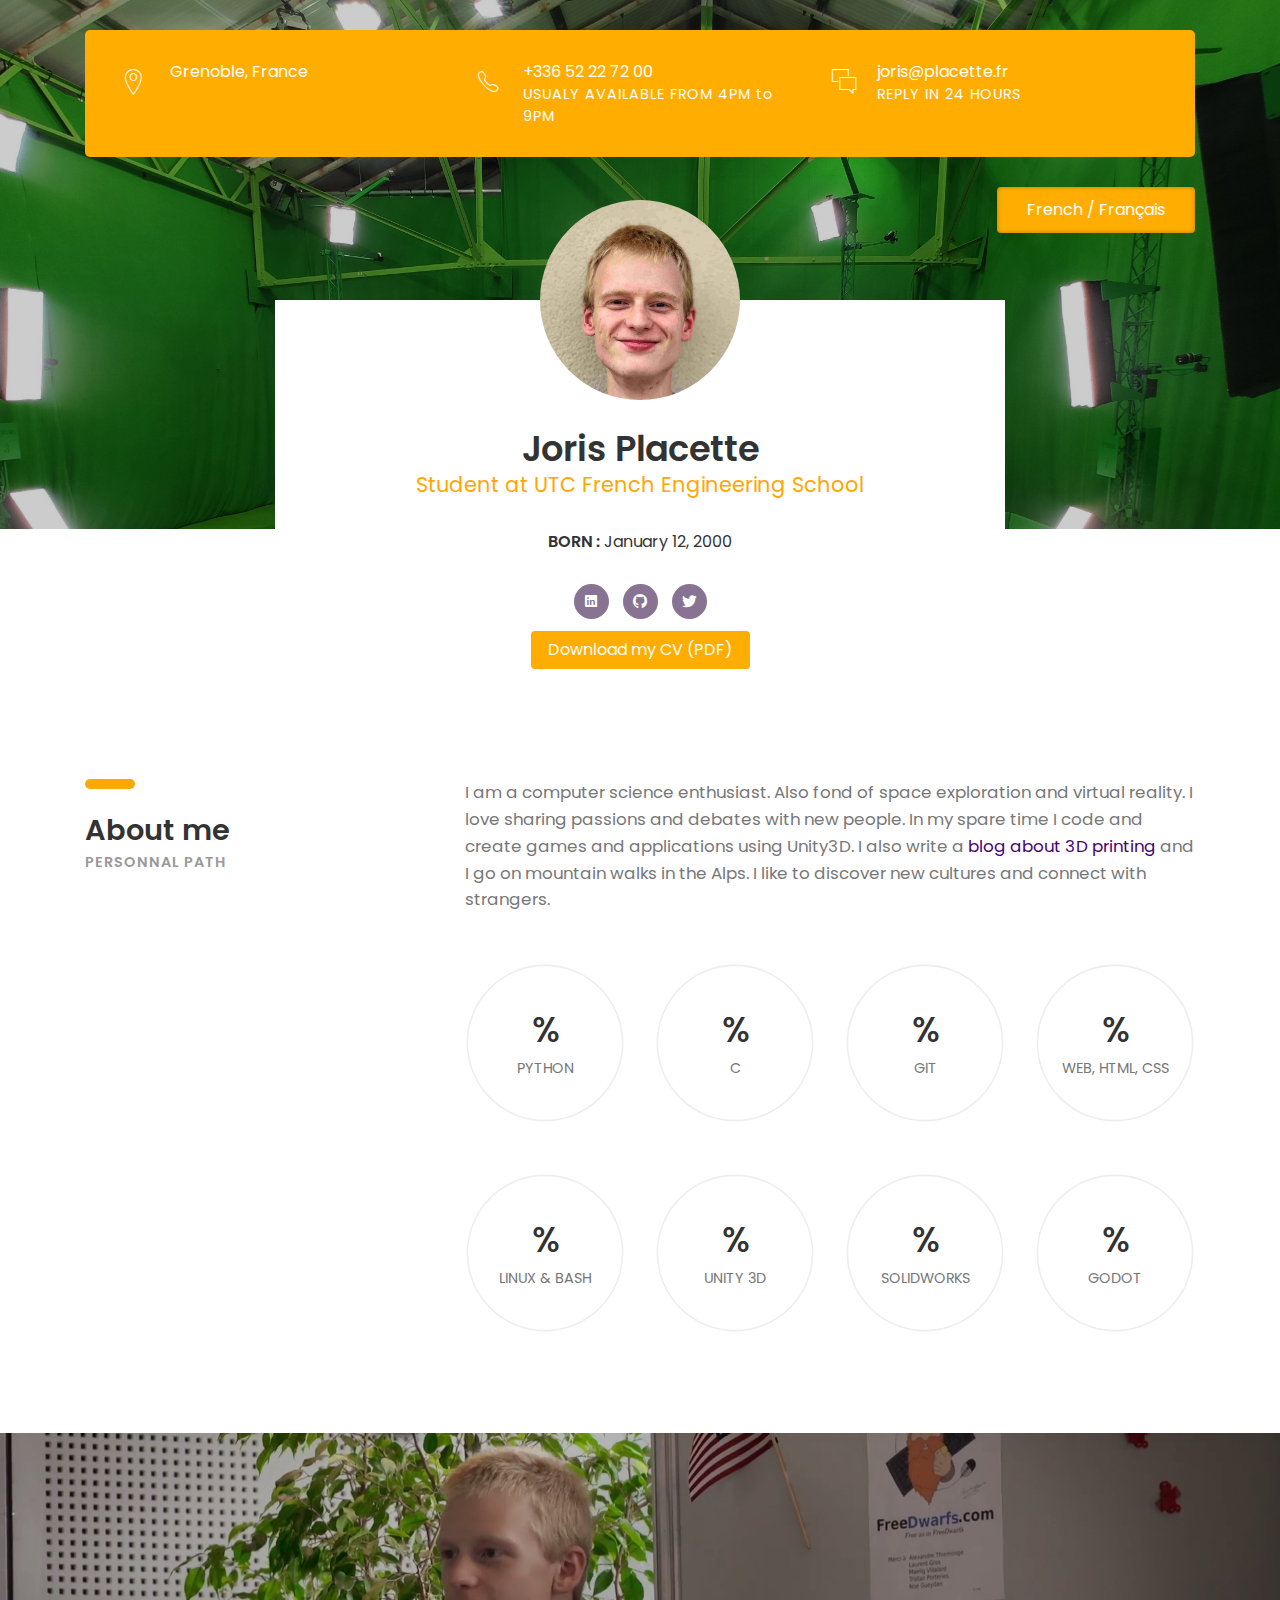
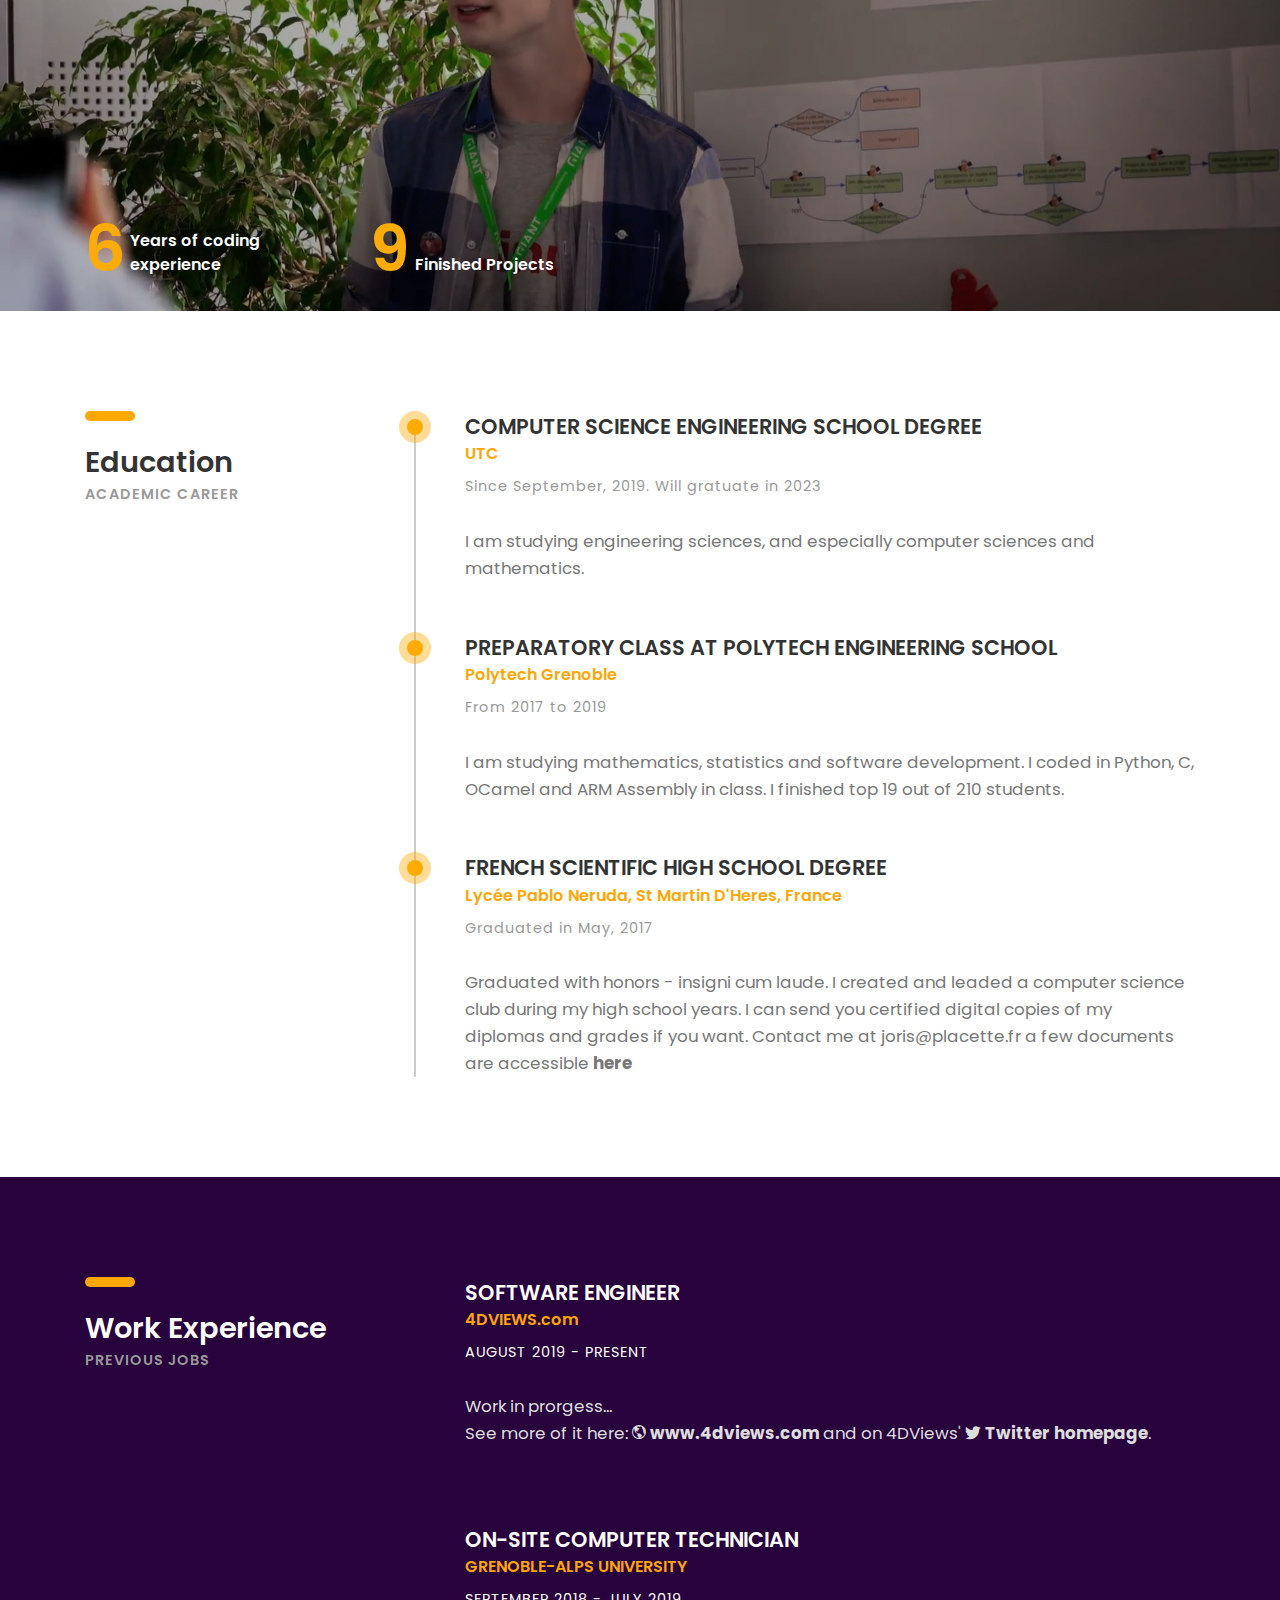
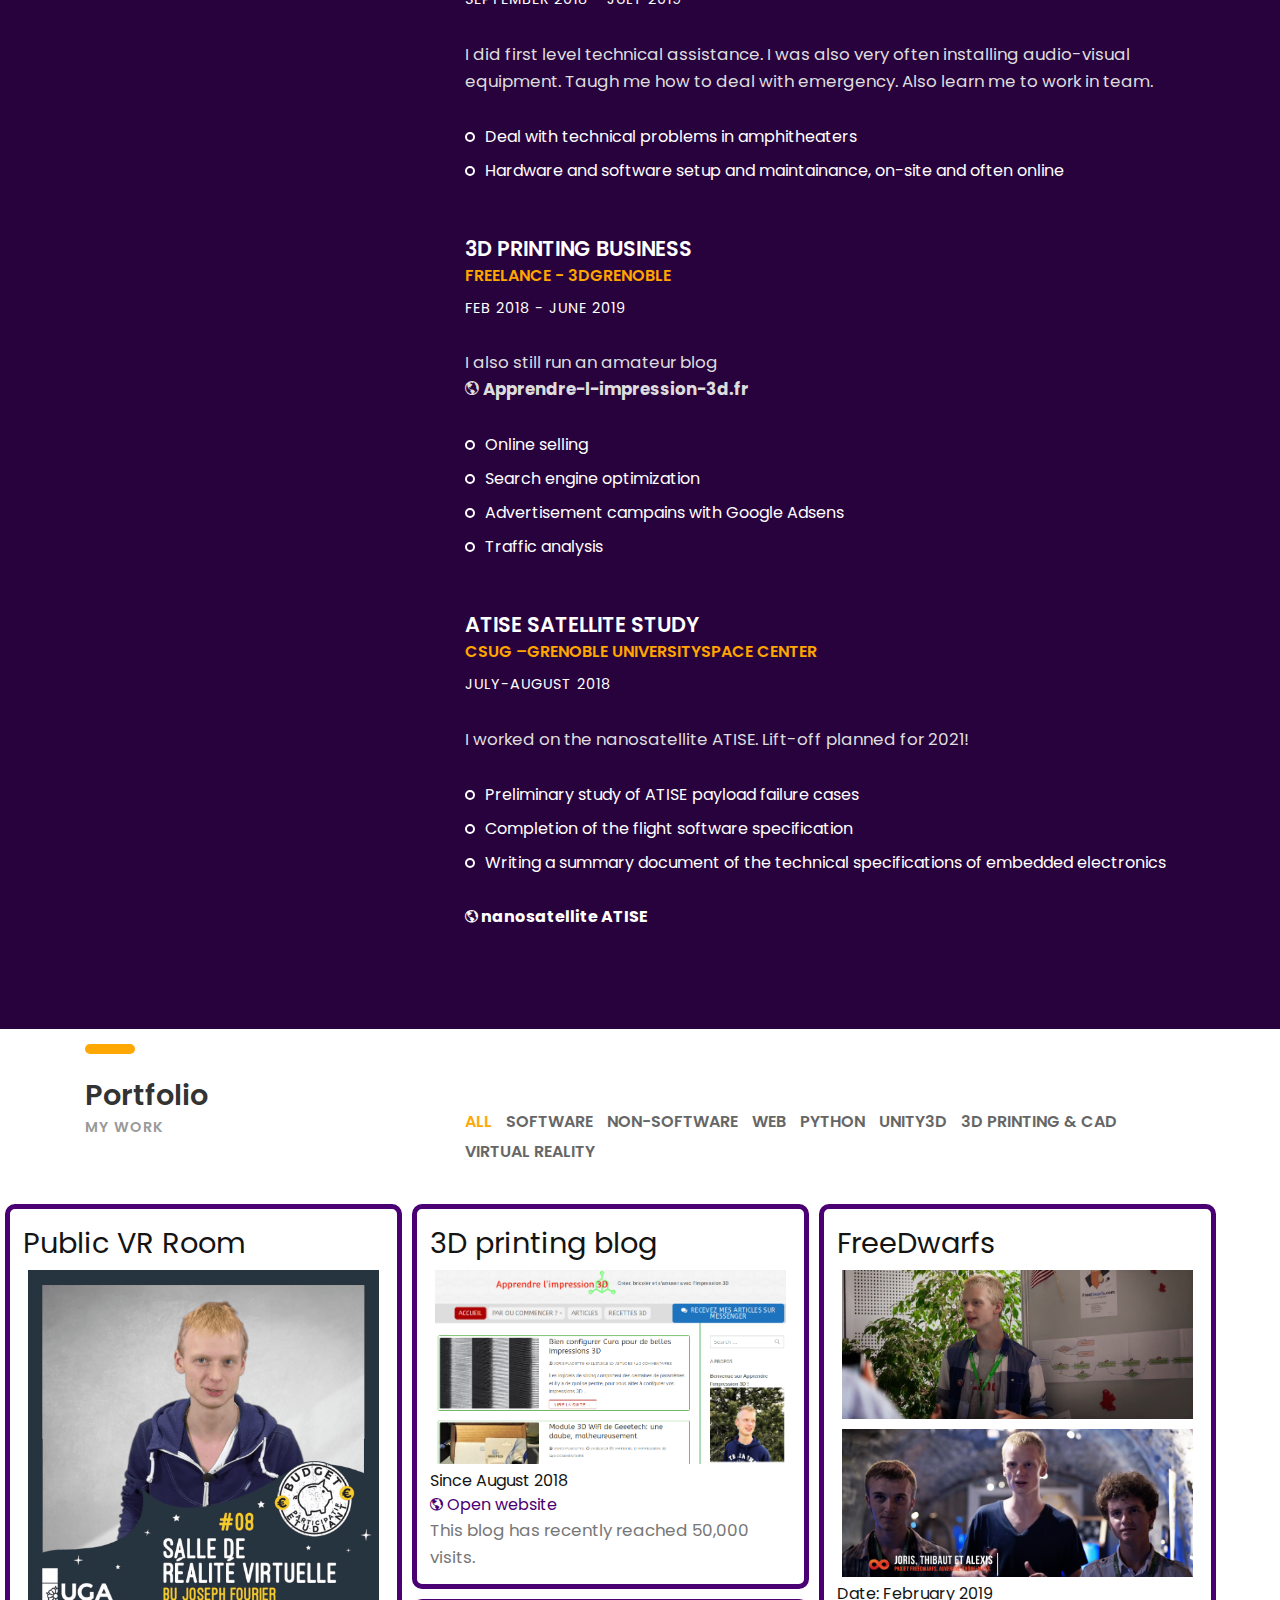
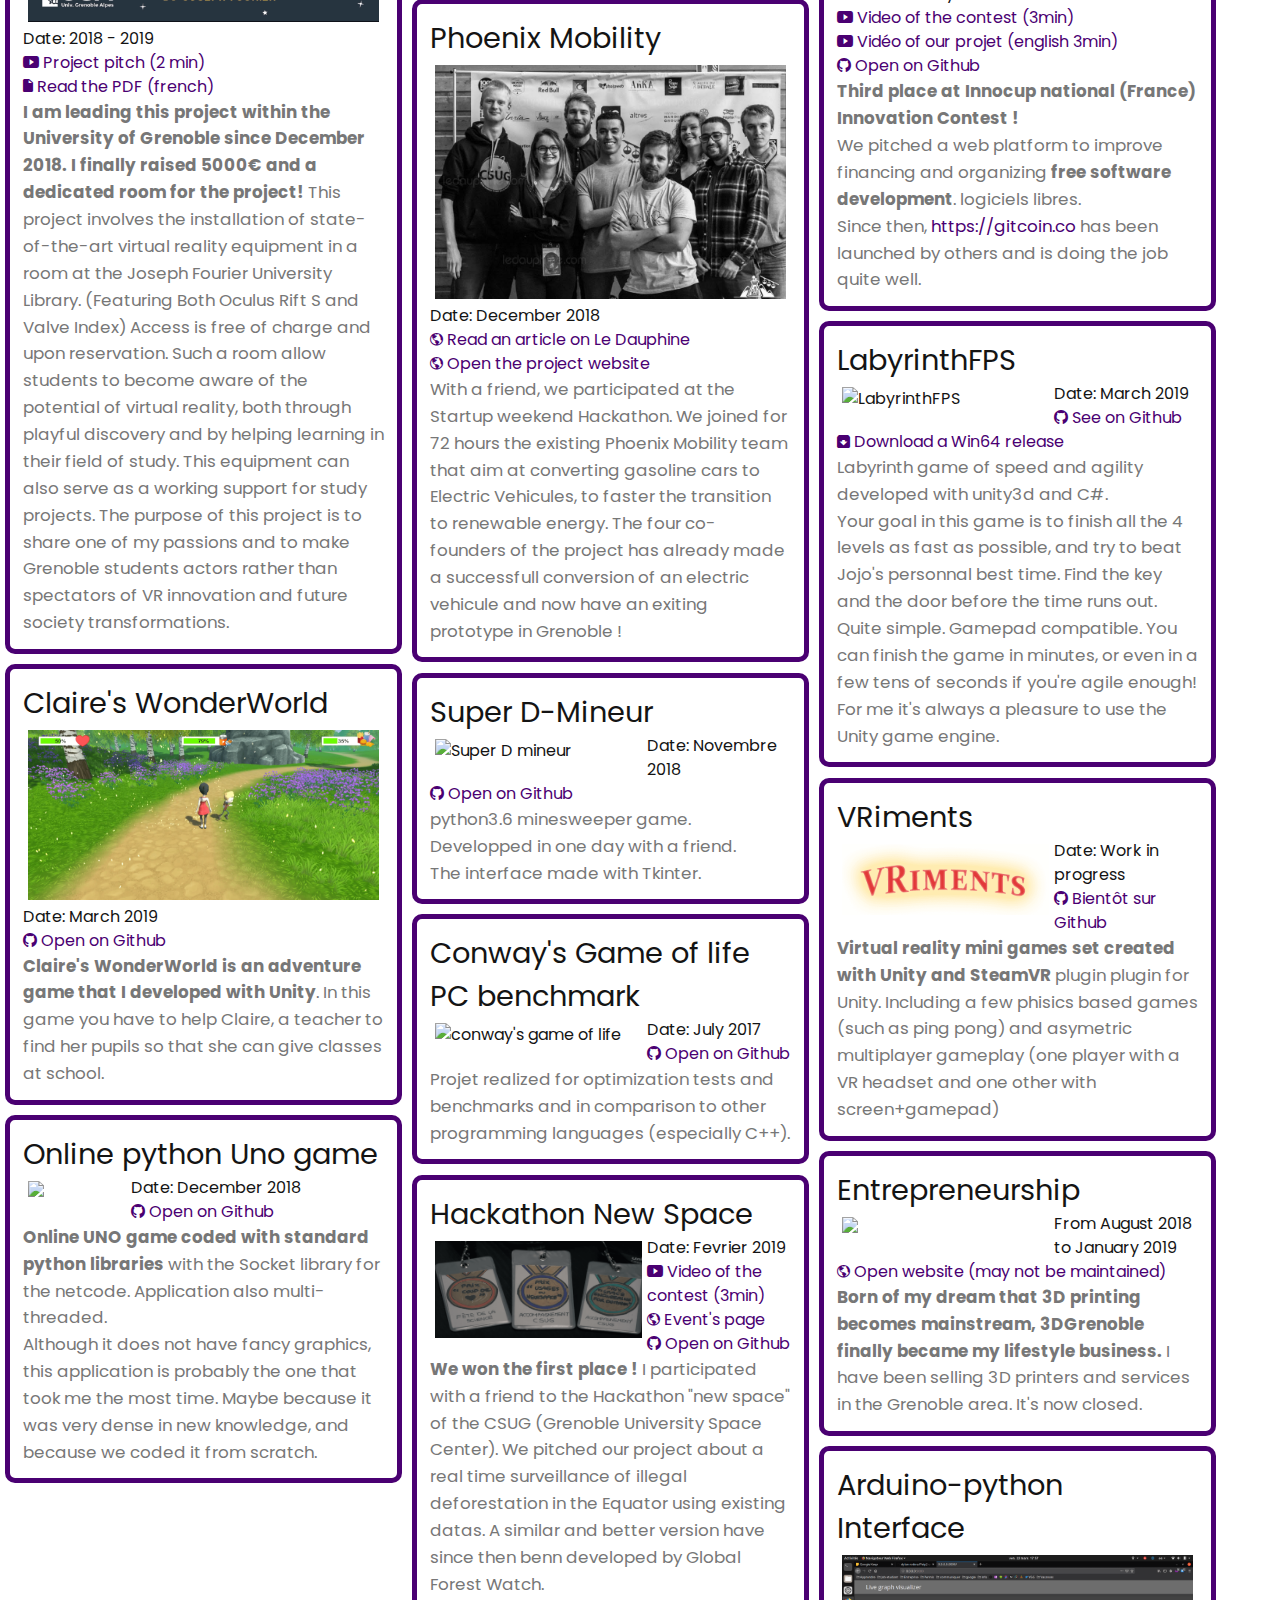
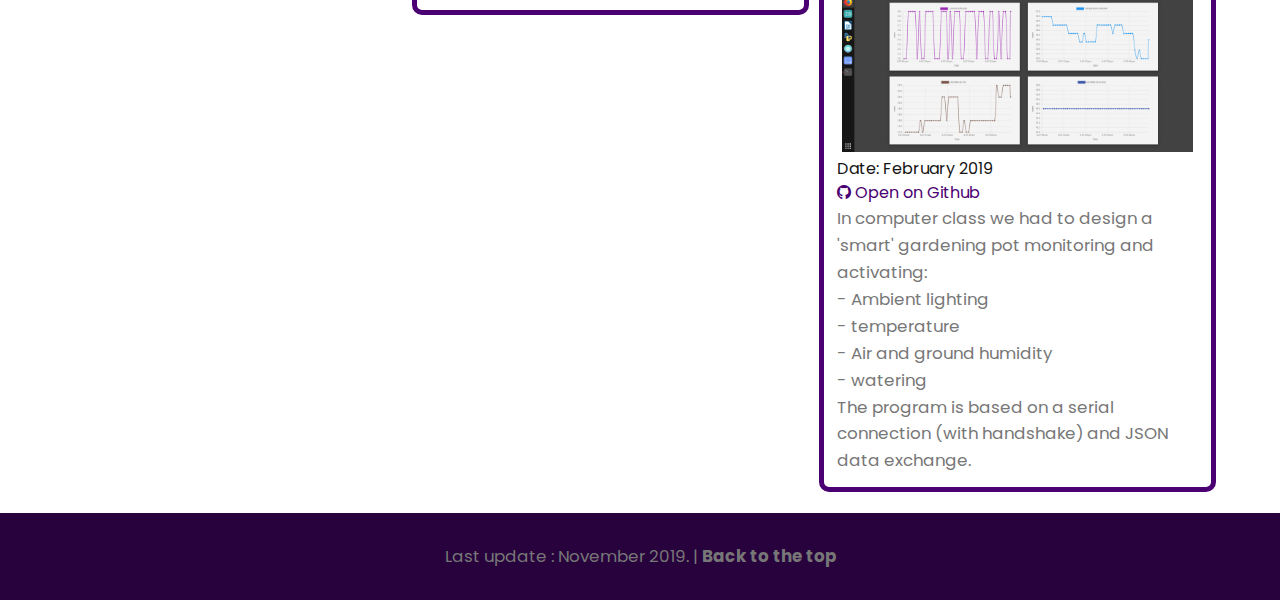
==== commit b4230e9f: "reformat + restoration from prod content + wordpress pinned + desc changed ?!" ====
--- a/en.html
+++ b/en.html
@@ -1,54 +1,52 @@
 <!DOCTYPE HTML>
 <html lang="en">
-
 <head>
 	<title>Joris Placette Portfolio</title>
 	<meta http-equiv="X-UA-Compatible" content="IE=edge">
-	<meta name="viewport" content="width=device-width, initial-scale=1">
+    <meta name="viewport" content="width=device-width, initial-scale=1">
 	<meta charset="UTF-8">
-
-
+	
+	
 	<!-- Font -->
-
+	
 	<link href="https://fonts.googleapis.com/css?family=Poppins:400,500,600,700%7CAllura" rel="stylesheet">
-
-
+	
+	
 	<!-- buttons-->
 	<link href="04-elements/css/styles.css" rel="stylesheet">
-
+	
 	<link href="04-elements/css/responsive.css" rel="stylesheet">
 
 	<!-- Stylesheets -->
-
+	
 	<link href="common-css/bootstrap.css" rel="stylesheet">
-
+	
 	<link href="common-css/ionicons.css" rel="stylesheet">
-
+	
 	<link href="common-css/fluidbox.min.css" rel="stylesheet">
-
+	
 	<link href="01-cv-portfolio/css/styles.css" rel="stylesheet">
 
 	<link href="01-cv-portfolio/css/portfolio.css" rel="stylesheet">
 
-
+	
 	<link href="01-cv-portfolio/css/responsive.css" rel="stylesheet">
 
 	<!-- Global site tag (gtag.js) - Google Analytics -->
 	<script async src="https://www.googletagmanager.com/gtag/js?id=UA-121790979-2"></script>
 	<script>
-		window.dataLayer = window.dataLayer || [];
-		function gtag() { dataLayer.push(arguments); }
-		gtag('js', new Date());
-
-		gtag('config', 'UA-121790979-2');
+	window.dataLayer = window.dataLayer || [];
+	function gtag(){dataLayer.push(arguments);}
+	gtag('js', new Date());
+
+	gtag('config', 'UA-121790979-2');
 	</script>
 
 
-
+	
 </head>
-
 <body id="top">
-
+	
 	<header>
 		<div class="container">
 			<div class="heading-wrapper">
@@ -61,17 +59,17 @@
 							</div><!-- right-area -->
 						</div><!-- info -->
 					</div><!-- col-sm-4 -->
-
+					
 					<div class="col-sm-6 col-md-6 col-lg-4">
 						<div class="info">
 							<i class="icon ion-ios-telephone-outline"></i>
 							<div class="right-area">
-								<h5>+33 6 52 22 72 00</h5>
+								<h5>+336 52 22 72 00</h5>
 								<h6>USUALY AVAILABLE FROM 4PM to 9PM</h6>
 							</div><!-- right-area -->
 						</div><!-- info -->
 					</div><!-- col-sm-4 -->
-
+					
 					<div class="col-sm-6 col-md-6 col-lg-4">
 						<div class="info">
 							<i class="icon ion-ios-chatboxes-outline"></i>
@@ -89,7 +87,7 @@
 
 		</div><!-- container -->
 	</header>
-
+	
 	<section class="intro-section">
 		<div class="container">
 			<div class="row">
@@ -105,27 +103,25 @@
 
 
 						<ul class="social-icons">
-							<li><a href="https://www.linkedin.com/in/joris-placette-47aa80165/"><i
-										class="ion-social-linkedin"></i></a></li>
-							<!-- <li><a href="#"><i class="ion-social-facebook"></a></li> -->
+							<li><a href="https://www.linkedin.com/in/joris-placette-47aa80165/"><i class="ion-social-linkedin"></i></a></li>
+							<!-- <li><a href="#"><i class="ion-social-facebook"></i></a></li> -->
 							<li><a href="https://github.com/JorisPLA7"><i class="ion-social-github"></i></a></li>
 							<li><a href="https://twitter.com/Pla7Joris"><i class="ion-social-twitter"></i></a></li>
 
 						</ul>
-						<a class="btn btn-bg-yellow" href="documents/Joris PLACETTE resume US.pdf">Download my CV
-							(PDF)</a>
-
-
-
-
+						<a class="btn btn-bg-yellow" href="documents/English CV Joris Placette .pdf">Download my CV (PDF)</a>
+						
+						
+				
+				
 					</div><!-- intro -->
 				</div><!-- col-sm-8 -->
 			</div><!-- row -->
 		</div><!-- container -->
-
+					
 	</section><!-- intro-section -->
-
-
+	
+	
 	<section class="about-section section">
 		<div class="container">
 			<div class="row">
@@ -136,24 +132,23 @@
 					</div>
 				</div><!-- col-sm-4 -->
 				<div class="col-sm-8">
-					<!--					<ul class="information margin-tb-30">
+<!--					<ul class="information margin-tb-30">
 						<li><b>Targeting :</b> a work-study contract with my computer engineering school (3 years). </li>
 						<li>I also appreciate internship offers and freelance contracts.</li>
 					</ul> 
 -->
-					<p class="margin-b-50">I am a computer science enthusiast. Also fond of space
-						exploration and virtual reality.
-						I love sharing passions and debates with new people.
-						In my spare time I code and create games and applications
-						using Unity3D. I also write a <a href="https://apprendre-l-impression-3d.fr/">blog about 3D
-							printing</a> and I go on mountain walks in the Alps.
-						I like to discover new cultures and connect with strangers.
-					</p>
-
-
-
+					<p class="margin-b-50">I am a computer science enthusiast. Also fond of space 
+					exploration and virtual reality.
+					I love sharing passions and debates with new people. 
+					In my spare time I code and create games and applications 
+					using Unity3D. I also write a <a href="https://apprendre-l-impression-3d.fr/">blog about 3D printing</a> and I go on mountain walks in the Alps.
+					 I like to discover new cultures and connect with strangers.
+					</p>
+
+					
+					
 					<div class="row">
-
+					
 						<div class="col-sm-6 col-md-6 col-lg-3">
 							<div class="radial-prog-area margin-b-30">
 								<div class="radial-progress" data-prog-percent=".95">
@@ -162,7 +157,7 @@
 								</div>
 							</div><!-- radial-prog-area-->
 						</div><!-- col-sm-6-->
-
+						
 						<div class="col-sm-6 col-md-6 col-lg-3">
 							<div class="radial-prog-area margin-b-50">
 								<div class="radial-progress" data-prog-percent=".75">
@@ -171,7 +166,7 @@
 								</div>
 							</div><!-- radial-prog-area-->
 						</div><!-- col-sm-6-->
-
+						
 						<div class="col-sm-6 col-md-6 col-lg-3">
 							<div class="radial-prog-area margin-b-50">
 								<div class="radial-progress" data-prog-percent=".75">
@@ -198,7 +193,7 @@
 								</div>
 							</div><!-- radial-prog-area-->
 						</div><!-- col-sm-6-->
-
+					
 						<div class="col-sm-6 col-md-6 col-lg-3">
 							<div class="prog- margin-b-30">
 								<div class="radial-progress" data-prog-percent=".65">
@@ -207,7 +202,7 @@
 								</div>
 							</div><!-- radial-prog-area-->
 						</div><!-- col-sm-6-->
-
+							
 						<div class="col-sm-6 col-md-6 col-lg-3">
 							<div class="radial-prog-area margin-b-30">
 								<div class="radial-progress" data-prog-percent=".6">
@@ -215,7 +210,7 @@
 									<h6 class="progress-title">SOLIDWORKS</h6>
 								</div>
 							</div><!-- radial-prog-area-->
-						</div><!-- col-sm-6-->
+						</div><!-- col-sm-6-->				
 
 						<div class="col-sm-6 col-md-6 col-lg-3">
 							<div class="radial-prog-area margin-b-50">
@@ -226,39 +221,37 @@
 							</div><!-- radial-prog-area-->
 						</div><!-- col-sm-6-->
 
-
+					
 					</div><!-- row -->
 				</div><!-- col-sm-8 -->
 			</div><!-- row -->
 		</div><!-- container -->
 	</section><!-- about-section -->
-
-
+	
+	
 	<section class="counter-section" id="counter">
 		<div class="container">
 			<div class="row">
-
+			
 				<div class="col-sm-6 col-md-6 col-lg-3">
 					<div class="counter margin-b-30">
-						<h1 class="title"><b><span class="counter-value" data-duration="2000"
-									data-count="6">6</span></b></h1>
+						<h1 class="title"><b><span class="counter-value" data-duration="2000" data-count="6">6</span></b></h1>
 						<h5 class="desc"><b>Years of coding experience</b></h5>
 					</div><!-- counter -->
 				</div><!-- col-md-3-->
-
+				
 				<div class="col-sm-6 col-md-6 col-lg-3">
 					<div class="counter margin-b-30">
-						<h1 class="title"><b><span class="counter-value" data-duration="2000"
-									data-count="9">9</span></b></h1>
+						<h1 class="title"><b><span class="counter-value" data-duration="2000" data-count="9">9</span></b></h1>
 						<h5 class="desc"><b>Finished Projects</b></h5>
 					</div><!-- margin-b-30 -->
 				</div><!-- col-md-3-->
-
+				
 			</div><!-- row-->
 		</div><!-- container-->
-	</section><!-- counter-section-->
-
-
+    </section><!-- counter-section-->
+	
+	
 	<section class="education-section section">
 		<div class="container">
 			<div class="row">
@@ -271,42 +264,41 @@
 				<div class="col-sm-8">
 					<div class="education-wrapper">
 
-
+						
 						<div class="education margin-b-50">
 							<h4><b>COMPUTER SCIENCE ENGINEERING SCHOOL DEGREE</b></h4>
 							<h5 class="font-yellow"><b>UTC</b></h5>
 							<h6 class="font-lite-black margin-t-10">Since September, 2019. Will gratuate in 2023</h6>
 							<p class="margin-tb-30">
-								I am studying engineering sciences, and especially computer sciences and mathematics.
+							I am studying engineering sciences, and especially computer sciences and mathematics.
 							</p>
 						</div><!-- education -->
-
+						
 						<div class="education margin-b-50">
 							<h4><b>PREPARATORY CLASS AT POLYTECH ENGINEERING SCHOOL</b></h4>
 							<h5 class="font-yellow"><b>Polytech Grenoble</b></h5>
 							<h6 class="font-lite-black margin-t-10">From 2017 to 2019</h6>
 							<p class="margin-tb-30">I am studying mathematics, statistics and software development.
-								I coded in Python, C, OCamel and ARM Assembly in class.
-								I finished top 19 out of 210 students.
+							I coded in Python, C, OCamel and ARM Assembly in class.
+							I finished top 19 out of 210 students.
 							</p>
 						</div><!-- education -->
-
+						
 						<div class="education margin-b-50">
 							<h4><b>FRENCH SCIENTIFIC HIGH SCHOOL DEGREE</b></h4>
 							<h5 class="font-yellow"><b>Lycée Pablo Neruda, St Martin D'Heres, France</b></h5>
 							<h6 class="font-lite-black margin-t-10">Graduated in May, 2017</h6>
 							<p class="margin-tb-30"> Graduated with honors - insigni cum laude.
-								I created and leaded a computer science club during my high school years.
-								I can send you certified digital copies of my diplomas and grades if you want. Contact
-								me at joris@placette.fr
-								a few documents are accessible <strong><a href="documents/">here</a></strong>
+							I created and leaded a computer science club during my high school years.
+							I can send you certified digital copies of my diplomas and grades if you want. Contact me at joris@placette.fr
+							a few documents are accessible <strong><a href="documents/">here</a></strong>
 							</p>
 						</div><!-- education -->
 					</div><!-- education-wrapper -->
 				</div><!-- col-sm-8 -->
 			</div><!-- row -->
 		</div><!-- container -->
-
+		
 	</section><!-- about-section -->
 
 	<section class="experience-section section">
@@ -319,23 +311,21 @@
 					</div>
 				</div><!-- col-sm-4 -->
 				<div class="col-sm-8">
-
+					
 					<div class="experience margin-b-50">
 						<h4><b>SOFTWARE ENGINEER</b></h4>
 						<h5 class="font-yellow"><b>4DVIEWS.com</b></h5>
 						<h6 class="margin-t-10">AUGUST 2019 - PRESENT</h6>
 						<p class="font-semi-white margin-tb-30">
-							Work in prorgess...
-							<br />
-							See more of it here: <strong><a href="https://www.4dviews.com/"><i
-										class="ion-android-globe"></i> www.4dviews.com</a></strong>
-							and on 4DViews' <a href="https://twitter.com/4dviews" class="font-weight-bold"><i
-									class="ion-social-twitter"></i> Twitter homepage</a>.
-							<br />
-							<br />
-
+						Work in prorgess...
+						<br/>
+						See more of it here: <strong><a href="https://www.4dviews.com/" ><i class="ion-android-globe"></i> www.4dviews.com</a></strong>  
+						and on 4DViews' <a href="https://twitter.com/4dviews" class="font-weight-bold"><i class="ion-social-twitter"></i> Twitter homepage</a>.
+						<br/>
+						<br/>
+						
 						</p>
-
+						
 					</div><!-- experience -->
 
 					<div class="experience margin-b-50">
@@ -343,28 +333,26 @@
 						<h5 class="font-yellow"><b>GRENOBLE-ALPS UNIVERSITY</b></h5>
 						<h6 class="margin-t-10">SEPTEMBER 2018 - JULY 2019</h6>
 						<p class="font-semi-white margin-tb-30">
-
-							I did first level technical assistance. I was also very often installing audio-visual
-							equipment.
-							Taugh me how to deal with emergency.
-							Also learn me to work in team.</p>
+						
+						I did first level technical assistance. I was also very often installing audio-visual equipment.
+						Taugh me how to deal with emergency.
+						Also learn me to work in team.</p>
 						<ul class="list margin-b-30">
-							<li>I Dealt with a variety of technical problems</li>
-							<li>I did some Hardware and software setup and maintainance, on-site and often online</li>
-
+							<li>Deal with technical problems in amphitheaters</li>
+							<li>Hardware and software setup and maintainance, on-site and often online</li>
+							
 						</ul>
 					</div><!-- experience -->
-
+					
 					<div class="experience margin-b-50">
 						<h4><b>3D PRINTING BUSINESS</b></h4>
 						<h5 class="font-yellow"><b>FREELANCE - 3DGRENOBLE</b></h5>
 						<h6 class="margin-t-10">FEB 2018 - JUNE 2019</h6>
 						<p class="font-semi-white margin-tb-30">
-							I also still run an amateur blog
-							<br />
-
-							<strong><a href="https://apprendre-l-impression-3d.fr"><i class="ion-android-globe"></i>
-									Apprendre-l-impression-3d.fr</a></strong>
+						I also still run an amateur blog 
+						<br/>
+						
+						<strong><a href="https://apprendre-l-impression-3d.fr" ><i class="ion-android-globe"/></i> Apprendre-l-impression-3d.fr</a></strong>  
 
 						</p>
 						<ul class="list margin-b-30">
@@ -374,36 +362,32 @@
 							<li>Traffic analysis</li>
 						</ul>
 					</div><!-- experience -->
-
+					
 					<div class="experience margin-b-50">
 						<h4><b>ATISE SATELLITE STUDY</b></h4>
 						<h5 class="font-yellow"><b>CSUG –GRENOBLE UNIVERSITYSPACE CENTER</b></h5>
 						<h6 class="margin-t-10">JULY-AUGUST 2018</h6>
 						<p class="font-semi-white margin-tb-30">
-							I worked on the nanosatellite ATISE. Lift-off planned for 2021!
-							<br>
-							<ul class="list margin-b-30">
-								<li>Preliminary study of ATISE payload failure cases</li>
-								<li>Completion of the flight software specification</li>
-								<li>Writing a summary document of the technical specifications of embedded electronics
-								</li>
-
-							</ul>
-
-							<a
-								href="https://www.csug.fr/menu-principal/projets/projet-atise/projet-atise-auroral-thermosphere-ionosphere-spectrometer-experiment-84543.kjsp">
-								<strong><i class="ion-android-globe"></i> nanosatellite ATISE</strong>
-							</a>
-
-							<script src="common-js/tether.min.js"></script>
-
+						I worked on the nanosatellite ATISE. Lift-off planned for 2021!
+						<br>						
+						<ul class="list margin-b-30">
+							<li>Preliminary study of ATISE payload failure cases</li>
+							<li>Completion of the flight software specification</li>
+							<li>Writing a summary document of the technical specifications of embedded electronics</li>
+
+						</ul>
+
+							<a href="https://www.csug.fr/menu-principal/projets/projet-atise/projet-atise-auroral-thermosphere-ionosphere-spectrometer-experiment-84543.kjsp">
+							<strong><i class="ion-android-globe"/></i> nanosatellite ATISE</strong>
+						</a>
+						</p>
 					</div><!-- experience -->
-
+					
 
 				</div><!-- col-sm-8 -->
 			</div><!-- row -->
 		</div><!-- container -->
-
+		
 	</section><!-- experience-section -->
 
 
@@ -428,169 +412,153 @@
 						<a href="#" data-filter=".unity"><b>UNITY3D</b></a>
 						<a href="#" data-filter=".3dprinting"><b>3D PRINTING & CAD</b></a>
 						<a href="#" data-filter=".vr"><b>VIRTUAL REALITY</b></a>
-
+						
 					</div><!-- portfolioFilter -->
 				</div><!-- col-sm-8 -->
 			</div><!-- row -->
 		</div><!-- container -->
-
+		
 		<div class="portfolioContainer">
-
+			
 
 			<article class="p-item vr nosoft" style="position: absolute; left: 387px; top: 0px">
 				<h3>Public VR Room</h3>
 
-				<img src="images/JorisVR.png" style="opacity: 1;" class="large">
-				<div class="fluidbox__ghost" style="width: 100px; height: 184.55px; top: 0px; left: 0px;"></div>
+				<img src="images/JorisVR.png" 
+					  style="opacity: 1;" class="large"><div class="fluidbox__ghost" style="width: 100px; height: 184.55px; top: 0px; left: 0px;"></div>
 
 				<div class="content">
 					<h5>Date: 2018 - 2019 </h5>
-					<a href="https://youtu.be/0hfCcQlNNbg">
+					<a href="https://youtu.be/0hfCcQlNNbg" >
 						<i class="ion-social-youtube"></i> Project pitch (2 min)
-					</a>
-					<br />
-					<a href="documents/Salle de RV à l'UGA.pdf">
+					</a> 
+                    <br/>
+					<a href="documents/Salle de RV à l'UGA.pdf" >
 						<i class="ion-android-document"></i> Read the PDF (french)
 					</a>
-
+					
 					<p>
-						<strong>I am leading this project within the University of Grenoble since December 2018. I
-							finally raised 5000€ and a dedicated room for the project!</strong>
-						This project involves the installation of state-of-the-art virtual
-						reality equipment in a room at the Joseph Fourier University Library.
-						(Featuring Both Oculus Rift S and Valve Index)
-						Access is free of charge and upon reservation.
-						Such a room allow students to become aware of the potential of
-						virtual reality, both through playful discovery and by helping
-						learning in their field of study.
-						This equipment can also serve as a working support
-						for study projects.
-						The purpose of this project is to share one of my passions and to make Grenoble students actors
-						rather than
-						spectators of VR innovation and future society transformations.
-					</p>
-				</div>
-
+					<strong>I am leading this project within the University of Grenoble since December 2018. I finally raised 5000€ and a dedicated room for the project!</strong>
+					This project involves the installation of state-of-the-art virtual 
+					reality equipment in a room at the Joseph Fourier University Library.
+					(Featuring Both Oculus Rift S and Valve Index) 
+					Access is free of charge and upon reservation.
+					Such a room allow students to become aware of the potential of 
+					virtual reality, both through playful discovery and by helping 
+					learning in their field of study. 
+					This equipment can also serve as a working support 
+					for study projects.
+					The purpose of this project is to share one of my passions and to make Grenoble students actors rather than
+					spectators of VR innovation and future society transformations.	
+					</p>
+				</div>
+				
 			</article>
 
 			<article class="p-item web 3dprinting nosoft" style="position: absolute; left: 387px">
 				<h3>3D printing blog</h3>
-				<img src="images/app3d.png" style="opacity: 1;" class="large">
-				<div class="fluidbox__ghost" style="width: 100px; height: 184.55px; top: 0px; left: 0px;"></div>
-
-
-				<div class="content">
-					<h5>Since August 2018 </h5>
-
-					<a href="https://apprendre-l-impression-3d.fr">
-						<i class="ion-android-globe"></i> Open website
-					</a>
-					<p>
-						This blog has recently reached 50,000 visits. </p>
-				</div>
-
-			</article>
-
-
-
-
+					<img src="images/app3d.png" 
+					  style="opacity: 1;" class="large"><div class="fluidbox__ghost" style="width: 100px; height: 184.55px; top: 0px; left: 0px;"></div>
+					
+					
+					<div class="content">
+						<h5>Since August 2018 </h5> 
+						
+						<a href="https://apprendre-l-impression-3d.fr" >
+							<i class="ion-android-globe"/></i> Open website
+						</a>
+						<p>
+							This blog has recently reached 50,000 visits.						</p>
+					</div>
+				
+			</article>
+
+
+
+			
 			<article class="p-item web nosoft" style="position: absolute; left: 387px">
 				<h3>FreeDwarfs</h3>
-				<img src="images/jorisFreedwarfs.png" style="opacity: 1;" class="large">
-				<div class="fluidbox__ghost" style="width: 100px; height: 184.55px; top: 0px; left: 0px;"></div>
-				<img src="images/equipeFreedwarfs2.png" style="opacity: 1;" class="large">
-				<div class="fluidbox__ghost" style="width: 100px; height: 184.55px; top: 0px; left: 0px;"></div>
-
-
-				<div class="fluidbox__wrap" style="z-index: 990;">
-
-					<div class="content">
+				<img src="images/jorisFreedwarfs.png" 
+					  style="opacity: 1;" class="large"><div class="fluidbox__ghost" style="width: 100px; height: 184.55px; top: 0px; left: 0px;"></div>
+					  <img src="images/equipeFreedwarfs2.png" 
+					  style="opacity: 1;" class="large"><div class="fluidbox__ghost" style="width: 100px; height: 184.55px; top: 0px; left: 0px;"></div>
+					  
+				
+					  <div class="fluidbox__wrap" style="z-index: 990;">
+						  
+						  <div class="content">
 						<h5>Date: February 2019 </h5>
-						<a href="https://www.youtube.com/watch?v=vUxz8z-_v3E&feature=youtu.be&list=PL01mWpjsevB23ERBwj8BM7TWn_CviEnQE "
-							data-fluidbox="">
-							<i class="ion-social-youtube"></i> Video of the contest (3min)
+						<a href="https://www.youtube.com/watch?v=vUxz8z-_v3E&feature=youtu.be&list=PL01mWpjsevB23ERBwj8BM7TWn_CviEnQE " data-fluidbox="">
+							<i class="ion-social-youtube"/></i> Video of the contest (3min)
 						</a>
-						<br />
-						<a href="https://www.youtube.com/watch?v=MhK13dJUGh4&list=PL01mWpjsevB03_VOogHgsRmyhOYIjfY03&index=5"
-							data-fluidbox="">
-							<i class="ion-social-youtube"></i> Vidéo of our projet (english 3min)
+						<br/>
+						<a href="https://www.youtube.com/watch?v=MhK13dJUGh4&list=PL01mWpjsevB03_VOogHgsRmyhOYIjfY03&index=5" data-fluidbox="">
+							<i class="ion-social-youtube"/></i> Vidéo of our projet (english 3min)
 						</a>
-						<br />
+                        <br/>
 						<a href="https://github.com/dylan-robins/Peip2-engineering-project">
-							<i class="ion-social-github"></i> Open on Github
-						</a>
-						<p>
-							<strong>Third place at Innocup national (France) Innovation Contest ! </strong>
-							<br />
-							We pitched a web platform to improve financing and organizing
-							<strong>free software development</strong>
-							<br />
-							Since then, <a href="https://gitcoin.co/">https://gitcoin.co</a> has been launched by
-							others and is doing the job quite well.
+                            <i class="ion-social-github"></i> Open on Github
+                        </a>
+						<p><strong>Third place at Innocup national (France) Innovation Contest !  </strong> <br/>
+							We pitched a web platform to improve financing and organizing <strong>free software development</strong>.
+							
+							logiciels libres</strong>.
+							<br/>Since then, <a href="https://gitcoin.co/">https://gitcoin.co</a> has been launched by others and is doing the job quite well.
 						</p>
 					</div>
 				</div>
-
+				
 			</article>
 
 			<article class="p-item nosoft" style="position: absolute; left: 387px; top: 0px;">
 				<h3>Phoenix Mobility</h3>
 
-				<img src="images/les-cinq-fondateurs-et-ingenieurs-de-phoenix-mobility-procedent-eux-memes-pour-le-moment-a-la-conversion-des-vehicules-en-electrique-photo-le-dl-camille-tyrou-1555948387.jpg"
-					alt="LabyrinthFPS" style="opacity: 1;" class="large">
-				<div class="fluidbox__ghost" style="width: 100px; height: 184.55px; top: 0px; left: 0px;"></div>
+					<img src="images/les-cinq-fondateurs-et-ingenieurs-de-phoenix-mobility-procedent-eux-memes-pour-le-moment-a-la-conversion-des-vehicules-en-electrique-photo-le-dl-camille-tyrou-1555948387.jpg" alt="LabyrinthFPS" style="opacity: 1;" class="large"><div class="fluidbox__ghost" style="width: 100px; height: 184.55px; top: 0px; left: 0px;"></div>
 				<div class="content">
 					<h5>Date: December 2018 </h5>
-					<a
-						href="https://www.ledauphine.com/isere-sud/2019/04/23/isere-grenoble-phoenix-mobility-se-charge-de-convertir-votre-automobile-en-vehicule-electrique">
-						<i class="ion-android-globe"></i> Read an article on Le Dauphine
-					</a><br />
-
-					<a href="http://www.phoenixmobility.co/">
-						<i class="ion-android-globe"></i> Open the project website
+					<a href="https://www.ledauphine.com/isere-sud/2019/04/23/isere-grenoble-phoenix-mobility-se-charge-de-convertir-votre-automobile-en-vehicule-electrique" >
+							<i class="ion-android-globe"/></i> Read an article on Le Dauphine
+					</a><br/>
+
+					<a href="http://www.phoenixmobility.co/" >
+							<i class="ion-android-globe"/></i> Open the project website
 					</a>
 					<p> With a friend, we participated at the Startup weekend Hackathon.
-						We joined for 72 hours the existing Phoenix Mobility team that aim at converting gasoline cars
-						to Electric Vehicules, to faster the transition to renewable energy.
-						The four co-founders of the project has already made a successfull conversion of an electric
-						vehicule and now have an exiting prototype in Grenoble !
-					</p>
-				</div>
-
-			</article>
-
+					 We joined for 72 hours the existing Phoenix Mobility team that aim at converting gasoline cars to Electric Vehicules, to faster the transition to renewable energy. 
+					 The four co-founders of the project has already made a successfull conversion of an electric vehicule and now have an exiting prototype in Grenoble !
+					</p>
+				</div>
+				
+			</article>
+			
 			<article class="p-item unity software " style="position: absolute; left: 387px; top: 0px;">
 				<h3>LabyrinthFPS</h3>
-
-				<img src="https://raw.githubusercontent.com/JorisPLA7/LabyrinthFPS/master/Screenshots/Level1.jpg"
-					alt="LabyrinthFPS" style="opacity: 1;" class="fluidbox__thumb">
-				<div class="fluidbox__ghost" style="width: 100px; height: 184.55px; top: 0px; left: 0px;"></div>
+				
+				<img src="https://raw.githubusercontent.com/JorisPLA7/LabyrinthFPS/master/Screenshots/Level1.jpg" alt="LabyrinthFPS" style="opacity: 1;" class="fluidbox__thumb"><div class="fluidbox__ghost" style="width: 100px; height: 184.55px; top: 0px; left: 0px;"></div>
 				<div class="content">
 					<h5>Date: March 2019 </h5>
 					<a href="https://github.com/JorisPLA7/LabyrinthFPS">
 						<i class="ion-social-github"></i> See on Github
-					</a><br />
+					</a><br/>
 					<a href="https://github.com/JorisPLA7/LabyrinthFPS/releases">
 						<i class="ion-android-archive"></i> Download a Win64 release
 					</a>
-					<p> Labyrinth game focused on speed and agility developed with unity3d and C#. <br />
-						Your goal in this game is to finish all the 4 levels as fast as possible, and try to beat Jojo's
-						personnal best time.
-						Find the key and the door before the time runs out. Quite simple.
-						Gamepad compatible.
-						You can finish the game in minutes, or even in a few tens of seconds if you're agile enough!
-						For me it's always a pleasure to use the Unity game engine.
-
-					</p>
-				</div>
-
+					<p> Labyrinth game of speed and agility developed with unity3d and C#. <br/>
+					Your goal in this game is to finish all the 4 levels as fast as possible, and try to beat Jojo's personnal best time. 
+					Find the key and the door before the time runs out. Quite simple.
+					Gamepad compatible.
+					You can finish the game in minutes, or even in a few tens of seconds if you're agile enough!
+					For me it's always a pleasure to use the Unity game engine.
+
+					</p>
+				</div>
+				
 			</article>
 
 			<article class="p-item unity software " style="position: absolute; left: 387px; top: 0px;">
 				<h3>Claire's WonderWorld</h3>
 
-				<img src="images/Claire's wonderworld2.png" alt="screenshot Claire's winderworld" style="opacity: 1;"
-					class="large">
+					<img src="images/Claire's wonderworld2.png" alt="screenshot Claire's winderworld" style="opacity: 1;" class="large">
 				<div class="content">
 					<h5>Date: March 2019 </h5>
 					<a href="https://github.com/JorisPLA7/Claire-s-WonderWorld">
@@ -603,214 +571,202 @@
 					</a>
 					-->
 					<p><strong>Claire's WonderWorld is an adventure game that I developed with Unity</strong>.
-						In this game you have to help Claire, a teacher to find her pupils so that she can
-						give classes at school.
-
-					</p>
-				</div>
-
+					In this game you have to help Claire, a teacher to find her pupils so that she can
+					give classes at school. 
+
+					</p>
+				</div>
+				
 			</article>
 
 			<article class="p-item python software " style="position: absolute; left: 387px; top: 0px">
 				<h3>Super D-Mineur</h3>
 
-				<img src="https://camo.githubusercontent.com/327523979f61b4b3e4d454b3b27cc299c0b48298/68747470733a2f2f692e6962622e636f2f766b73564758712f436170747572652d642d6372616e2d64752d323031392d30332d32342d31352d33372d32332e706e67"
-					alt="Super D mineur" style="opacity: 1;" class="fluidbox__thumb">
-				<div class="fluidbox__ghost" style="width: 100px; height: 184.55px; top: 0px; left: 0px;"></div>
+					<img src="https://camo.githubusercontent.com/327523979f61b4b3e4d454b3b27cc299c0b48298/68747470733a2f2f692e6962622e636f2f766b73564758712f436170747572652d642d6372616e2d64752d323031392d30332d32342d31352d33372d32332e706e67" 
+					alt="Super D mineur" style="opacity: 1;" class="fluidbox__thumb"><div class="fluidbox__ghost" style="width: 100px; height: 184.55px; top: 0px; left: 0px;"></div>
 
 				<div class="content">
 					<h5>Date: Novembre 2018 </h5>
-					<a href="https://github.com/JorisPLA7/Super-D-mineur">
+					<a href="https://github.com/JorisPLA7/Super-D-mineur" >
 						<i class="ion-social-github"></i> Open on Github
 					</a>
 					<p> python3.6 minesweeper game.
-						Developped in one day with a friend. <br />
-						The interface made with Tkinter.
-					</p>
-				</div>
-
+					Developped in one day with a friend. <br/>
+					The interface made with Tkinter.
+					</p>
+				</div>
+				
 			</article>
 
 			<article class="p-item vr unity software " style="position: absolute; left: 387px; top: 0px">
 				<h3>VRiments</h3>
 
-				<img src="images/VRiments.png" alt="logo VRiments" style="opacity: 1;">
+					<img src="images/VRiments.png" 
+					alt="logo VRiments" style="opacity: 1;"   >
 
 				<div class="content">
 					<h5>Date: Work in progress </h5>
-					<a href="#">
+					<a href="#" >
 						<i class="ion-social-github"></i> Bientôt sur Github
 					</a>
-					<p> <strong>Virtual reality mini games set created with Unity and SteamVR</strong> plugin plugin for
-						Unity.
-						Including a few phisics based games (such as ping pong) and asymetric multiplayer gameplay (one
-						player with
-						a VR headset and one other with screen+gamepad)
-					</p>
-				</div>
-
-			</article>
+					<p> <strong>Virtual reality mini games set created with Unity and SteamVR</strong> plugin plugin for Unity.
+					Including a few phisics based games (such as ping pong) and asymetric multiplayer gameplay (one player with 
+					a VR headset and one other with screen+gamepad)
+					</p>
+				</div>
+				
+			</article>	
 
 			<article class="p-item python software " style="position: absolute; left: 387px; top: 0px">
 				<h3>Conway's Game of life PC benchmark</h3>
 
-				<img src="https://image.noelshack.com/fichiers/2017/22/1496242004-capture.png"
-					alt="conway's game of life" style="opacity: 1;" class="fluidbox__thumb">
-				<div class="fluidbox__ghost" style="width: 100px; height: 184.55px; top: 0px; left: 0px;"></div>
+					<img src="https://image.noelshack.com/fichiers/2017/22/1496242004-capture.png" 
+					alt="conway's game of life" style="opacity: 1;" class="fluidbox__thumb"><div class="fluidbox__ghost" style="width: 100px; height: 184.55px; top: 0px; left: 0px;"></div>
 				<div class="content">
 					<h5>Date: July 2017 </h5>
-
-					<a href="https://github.com/JorisPLA7/Super-Conway">
+					
+					<a href="https://github.com/JorisPLA7/Super-Conway" >
 						<i class="ion-social-github"></i> Open on Github
 					</a>
-					<p>Projet realized for optimization tests and benchmarks and in comparison to other programming
-						languages (especially C++).
-
-					</p>
-				</div>
-
+					<p>Projet realized for optimization tests and benchmarks and in comparison to other programming languages (especially C++).
+
+					</p>
+				</div>
+				
 			</article>
 
 			<article class="p-item python software " style="position: absolute; left: 387px; top: 0px">
 				<h3>Online python Uno game</h3>
 
-				<img src="https://raw.githubusercontent.com/JorisPLA7/Unau-no-rezo/master/images/uno%20game%20card.jpeg"
-					style="opacity: 1;" class="small">
-				<div class="fluidbox__ghost" style="width: 100px; height: 184.55px; top: 0px; left: 0px;"></div>
+				<img src="https://raw.githubusercontent.com/JorisPLA7/Unau-no-rezo/master/images/uno%20game%20card.jpeg" 
+					  style="opacity: 1;" class="small"><div class="fluidbox__ghost" style="width: 100px; height: 184.55px; top: 0px; left: 0px;"></div>
 
 				<div class="content">
 					<h5>Date: December 2018 </h5>
-					<a href="https://github.com/JorisPLA7/Unau-no-rezo">
-						<i class="ion-social-github"></i> Open on Github</a>
+					<a href="https://github.com/JorisPLA7/Unau-no-rezo"
+					<i class="ion-social-github"></i> Open on Github</a>
 					<p> <strong>Online UNO game coded with standard python libraries</strong>
-						with the Socket library for the netcode.
-						Application also multi-threaded. <br />
-						Although it does not have fancy graphics, this application is probably
-						the one that took me the most time. Maybe because it was very dense in new knowledge, and
-						because we coded it from scratch.
-					</p>
-				</div>
-
-			</article>
-
-
+					with the Socket library for the netcode.
+					Application also multi-threaded. <br/>
+					Although it does not have fancy graphics, this application is probably
+					the one that took me the most time. Maybe because it was very dense in new knowledge, and
+					because we coded it from scratch.
+					</p>
+				</div>
+				
+			</article>
+
+			
 			<article class="p-item web 3dprinting nosoft" style="position: absolute; left: 387px">
 				<h3>Entrepreneurship</h3>
-				<img src="https://3dgrenoble.fr/wp-content/uploads/2018/08/LogoMakr_6XyAgl.png" style="opacity: 1;"
-					class="fluidbox__thumb">
-				<div class="fluidbox__ghost" style="width: 100px; height: 184.55px; top: 0px; left: 0px;"></div>
-
-
+					<img src="https://3dgrenoble.fr/wp-content/uploads/2018/08/LogoMakr_6XyAgl.png" 
+					  style="opacity: 1;" class="fluidbox__thumb"><div class="fluidbox__ghost" style="width: 100px; height: 184.55px; top: 0px; left: 0px;"></div>
+			
+				
 				<div class="fluidbox__wrap" style="z-index: 990;">
-
+					
 					<div class="content">
 						<h5>From August 2018 to January 2019</h5>
 						<a href="https://3dgrenoble.fr" data-fluidbox="">
-							<i class="ion-android-globe"></i> Open website (may not be maintained)
+							<i class="ion-android-globe"/></i> Open website (may not be maintained)
 						</a>
 						<p>
-							<strong>Born of my dream that 3D printing becomes mainstream, 3DGrenoble finally became my
-								lifestyle business. </strong>
+							<strong>Born of my dream that 3D printing becomes mainstream, 3DGrenoble finally became my lifestyle business. </strong>
 							I have been selling 3D printers and services in the Grenoble area.
 							It's now closed.
 						</p>
 					</div>
 				</div>
-
-			</article>
-
-			<article class="p-item web nosoft" style="position: absolute; left: 387px">
+				
+			</article>
+
+            <article class="p-item web nosoft" style="position: absolute; left: 387px">
 				<h3>Hackathon New Space </h3>
-				<img src="images/medalsCSUG.png" style="opacity: 1;">
-				<div class="fluidbox__ghost" style="width: 100px; height: 184.55px; top: 0px; left: 0px;"></div>
-
-
+					<img src="images/medalsCSUG.png" 
+					  style="opacity: 1;" ><div class="fluidbox__ghost" style="width: 100px; height: 184.55px; top: 0px; left: 0px;"></div>
+				
+				
 				<div class="fluidbox__wrap" style="z-index: 990;">
-
+					
 					<div class="content">
 						<h5>Date: Fevrier 2019 </h5>
 						<a href="https://www.youtube.com/watch?v=UFFg4nO9r44F" data-fluidbox="">
-							<i class="ion-social-youtube"></i> Video of the contest (3min)
+							<i class="ion-social-youtube"/></i> Video of the contest (3min)
 						</a>
-						<br />
-						<a href="https://disrupt-campus.univ-grenoble-alpes.fr/disrupt-campus/les-projets-disrupt-campus/hackathon-csug-738647.htm"
-							data-fluidbox="">
-							<i class="ion-android-globe"></i> Event's page
+						<br/>
+						<a href="https://disrupt-campus.univ-grenoble-alpes.fr/disrupt-campus/les-projets-disrupt-campus/hackathon-csug-738647.htm" data-fluidbox="">
+							<i class="ion-android-globe"/></i>  Event's page
 						</a>
-						<br />
+                        <br/>
 						<a href="https://github.com/JorisPLA7/polluters-cant-hide">
-							<i class="ion-social-github"></i> Open on Github
-						</a>
-						<p> <strong>We won the first place !</strong> I participated with a friend to the Hackathon "new
-							space"
-							of the CSUG (Grenoble University Space Center). We pitched our project about a real time
-							surveillance of illegal deforestation in the Equator using existing datas.
+                            <i class="ion-social-github"></i> Open on Github
+                        </a>
+						<p> <strong>We won the first place !</strong> I participated with a friend to the Hackathon "new space" 
+							of the CSUG (Grenoble University Space Center). We pitched our project about a real time 
+							surveillance of illegal deforestation in the Equator using existing datas. 
 							A similar and better version have since then benn developed by Global Forest Watch.
 						</p>
 					</div>
 				</div>
 			</article>
-
+			
 			<article class="p-item web python software" style="position: absolute; left: 387px">
 				<h3>Arduino-python Interface</h3>
-				<img src="images/graphs.png" style="opacity: 1;" class="large">
-				<div class="fluidbox__ghost" style="width: 100px; height: 184.55px; top: 0px; left: 0px;"></div>
-
-
+					<img src="images/graphs.png" 
+					  style="opacity: 1;" class="large"><div class="fluidbox__ghost" style="width: 100px; height: 184.55px; top: 0px; left: 0px;"></div>
+
+				
 				<div class="fluidbox__wrap" style="z-index: 990;">
-
+					
 					<div class="content">
-						<h5>Date: February 2019 </h5><a
-							href="https://github.com/dylan-robins/Peip2-engineering-project"><i
-								class="ion-social-github"></i> Open on Github</a>
-						<p>In computer class we had to design a 'smart' gardening pot monitoring and activating: <br />
-							- Ambient lighting <br />
-							- temperature <br />
-							- Air and ground humidity <br />
-							- watering <br />
-							The program is based on a serial connection (with handshake) and JSON data exchange.
+						<h5>Date: February 2019 </h5><a href="https://github.com/dylan-robins/Peip2-engineering-project"><i class="ion-social-github"></i> Open on Github</a>
+						<p>In computer class we had to design a 'smart' gardening pot monitoring and activating: <br/>
+							- Ambient lighting <br/>
+							- temperature <br/>
+							- Air and ground humidity <br/>
+							- watering <br/>
+						The program is based on a serial connection (with handshake) and JSON data exchange.
 						</p>
 					</div>
 				</div>
-
-			</article>
-
-
+				
+			</article>
+
+			
 
 		</div><!-- portfolioContainer -->
-
+		
 	</section><!-- portfolio-section -->
 
 	<footer>
 		<p class="copyright">
 			<!-- Link back to Colorlib can't be removed. Template is licensed under CC BY 3.0. -->
-			Last update : November 2019. | <a href="#top" class="font-weight-bold"> Back to the top</a>
-			<!-- Link back to Colorlib can't be removed. Template is licensed under CC BY 3.0. -->
+Last update : November 2019. | <a href="#top" class="font-weight-bold"> Back to the top</a></a>
+<!-- Link back to Colorlib can't be removed. Template is licensed under CC BY 3.0. -->
 		</p>
 
 
 	</footer>
 
-
-
+	
+	
 	<!-- SCRIPTS -->
-
+	
 	<script src="common-js/jquery-3.2.1.min.js"></script>
-
+	
 	<script src="common-js/tether.min.js"></script>
-
+	
 	<script src="common-js/bootstrap.js"></script>
-
+	
 	<script src="common-js/isotope.pkgd.min.js"></script>
-
+	
 	<script src="common-js/jquery.waypoints.min.js"></script>
-
+	
 	<script src="common-js/progressbar.min.js"></script>
-
+	
 	<script src="common-js/jquery.fluidbox.min.js"></script>
-
+	
 	<script src="common-js/scripts.js"></script>
-
+	
 </body>
-
 </html>--- a/01-cv-portfolio/css/portfolio.css
+++ b/01-cv-portfolio/css/portfolio.css
@@ -34,6 +34,8 @@
 }
 
 .portfolio-section .p-item a{ display: inline; color: rgb(74, 0, 114) }
+
+.about-section a{ display: inline; color: rgb(74, 0, 114) }
 
 
 
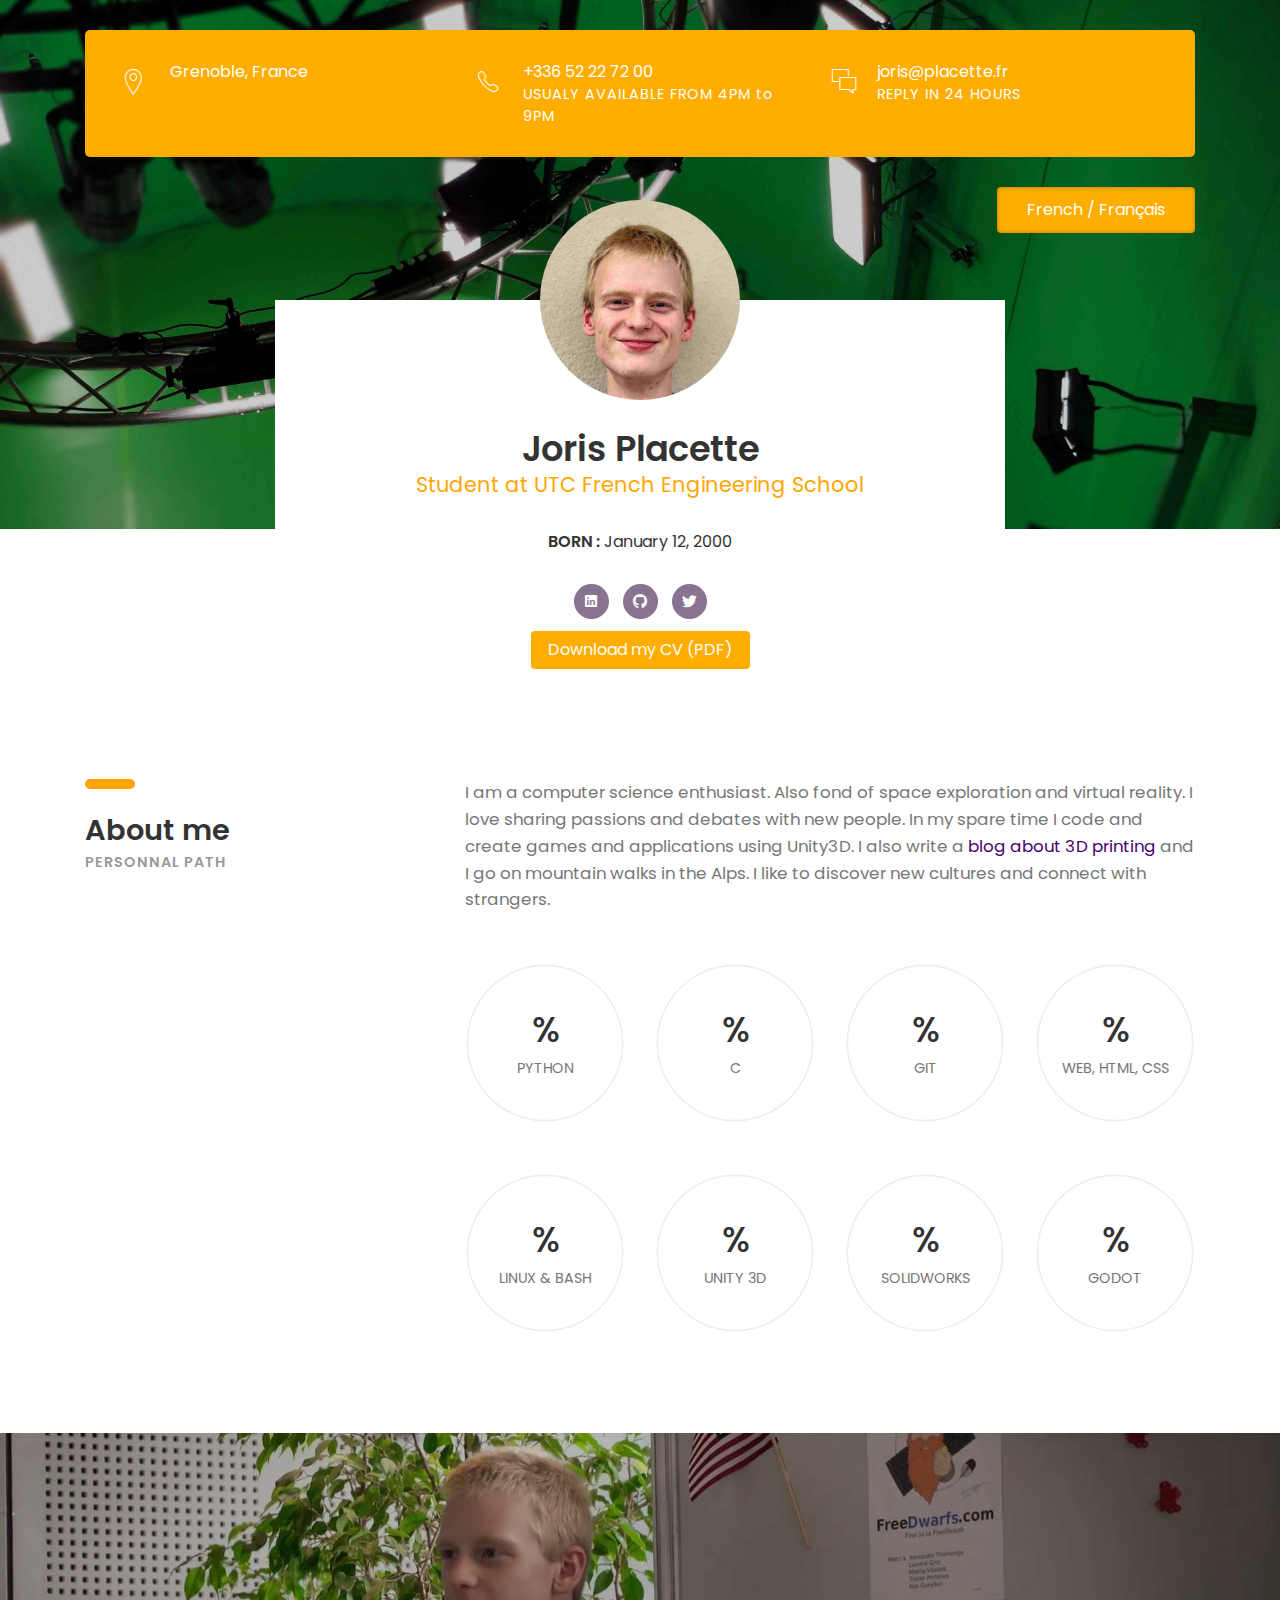
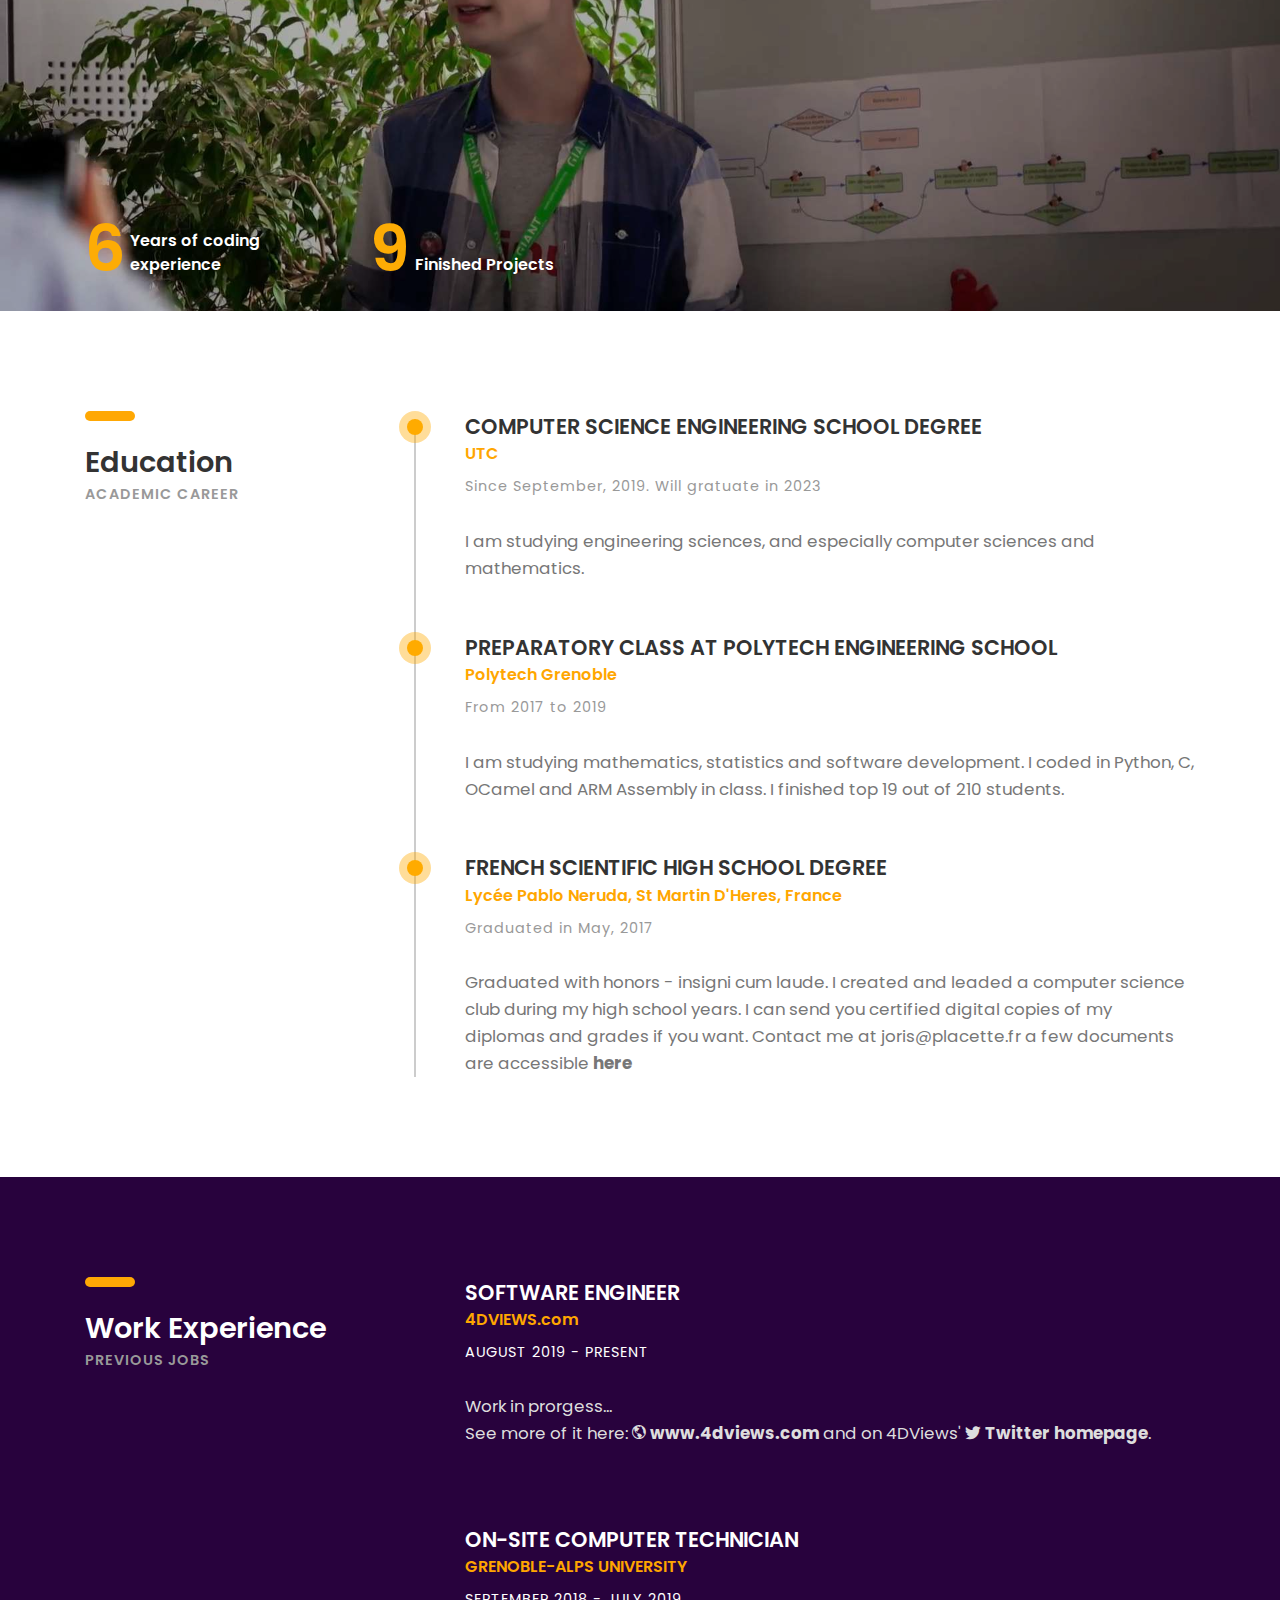
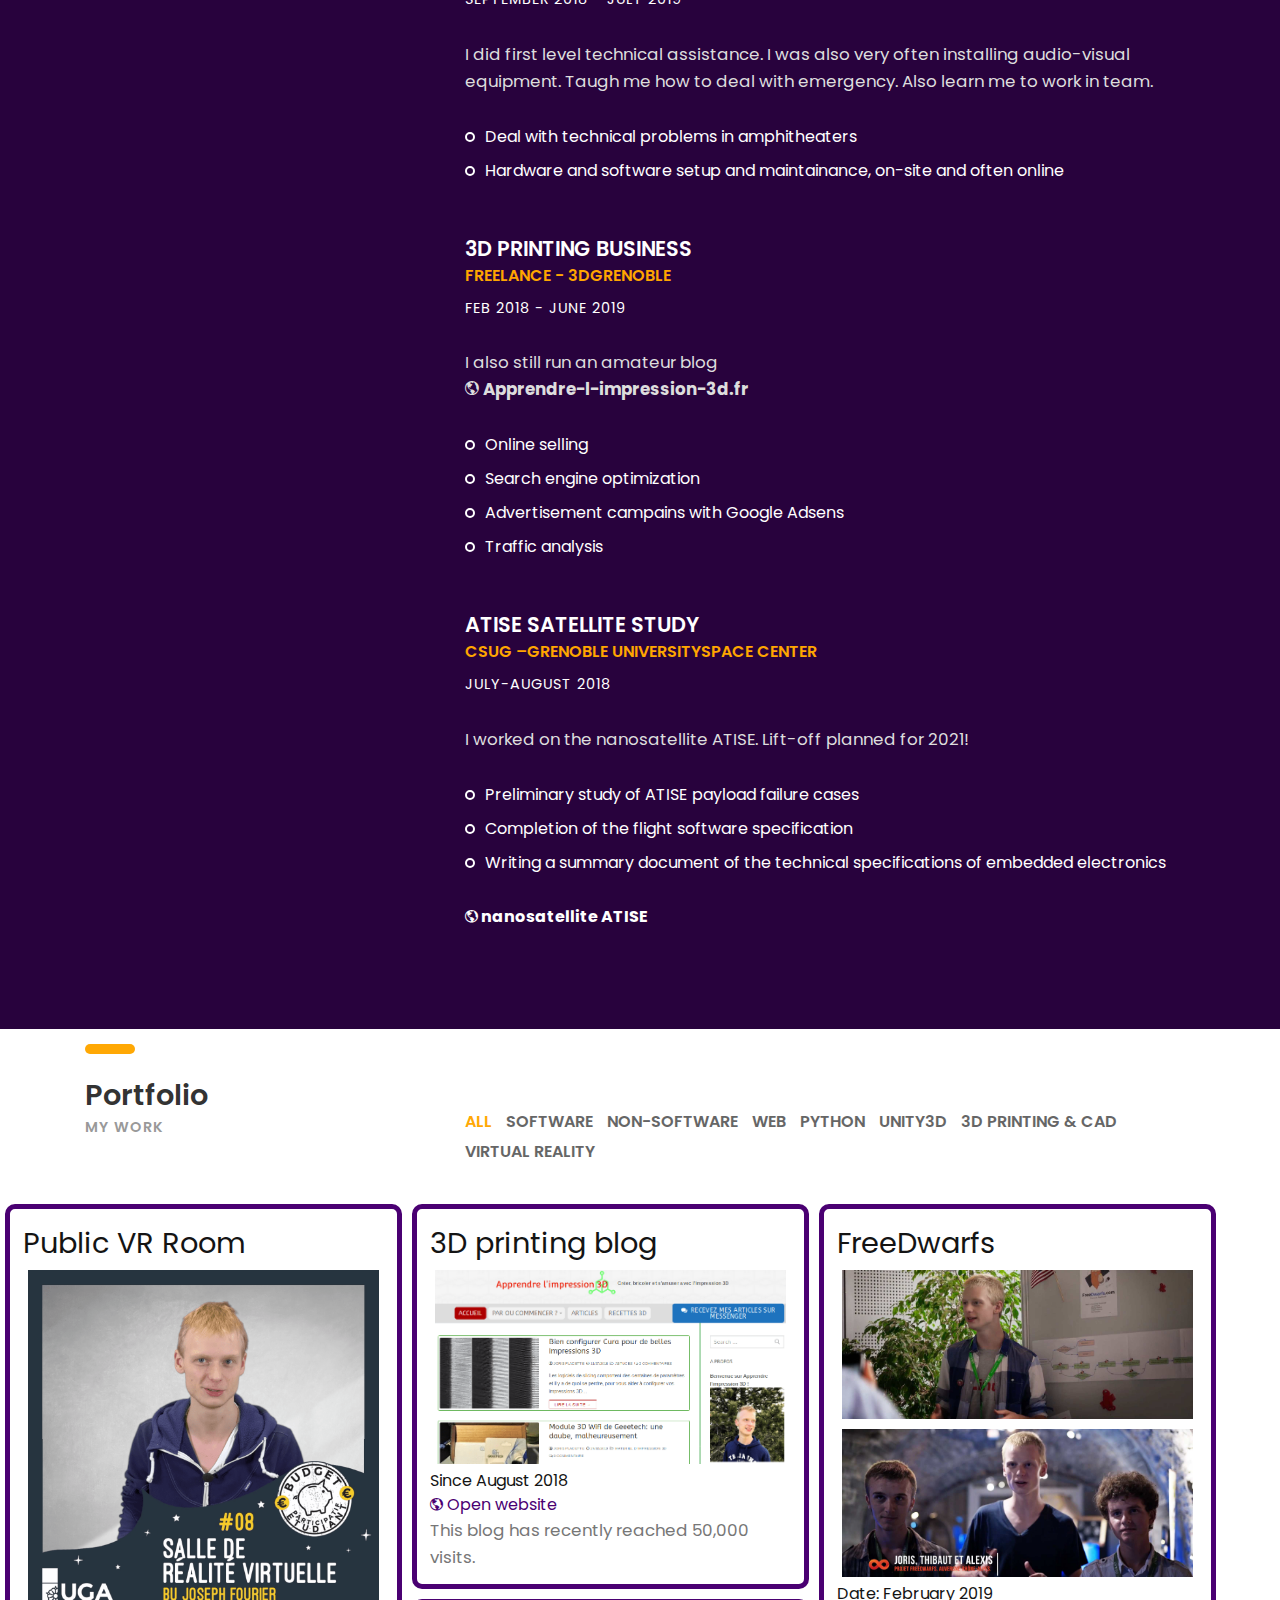
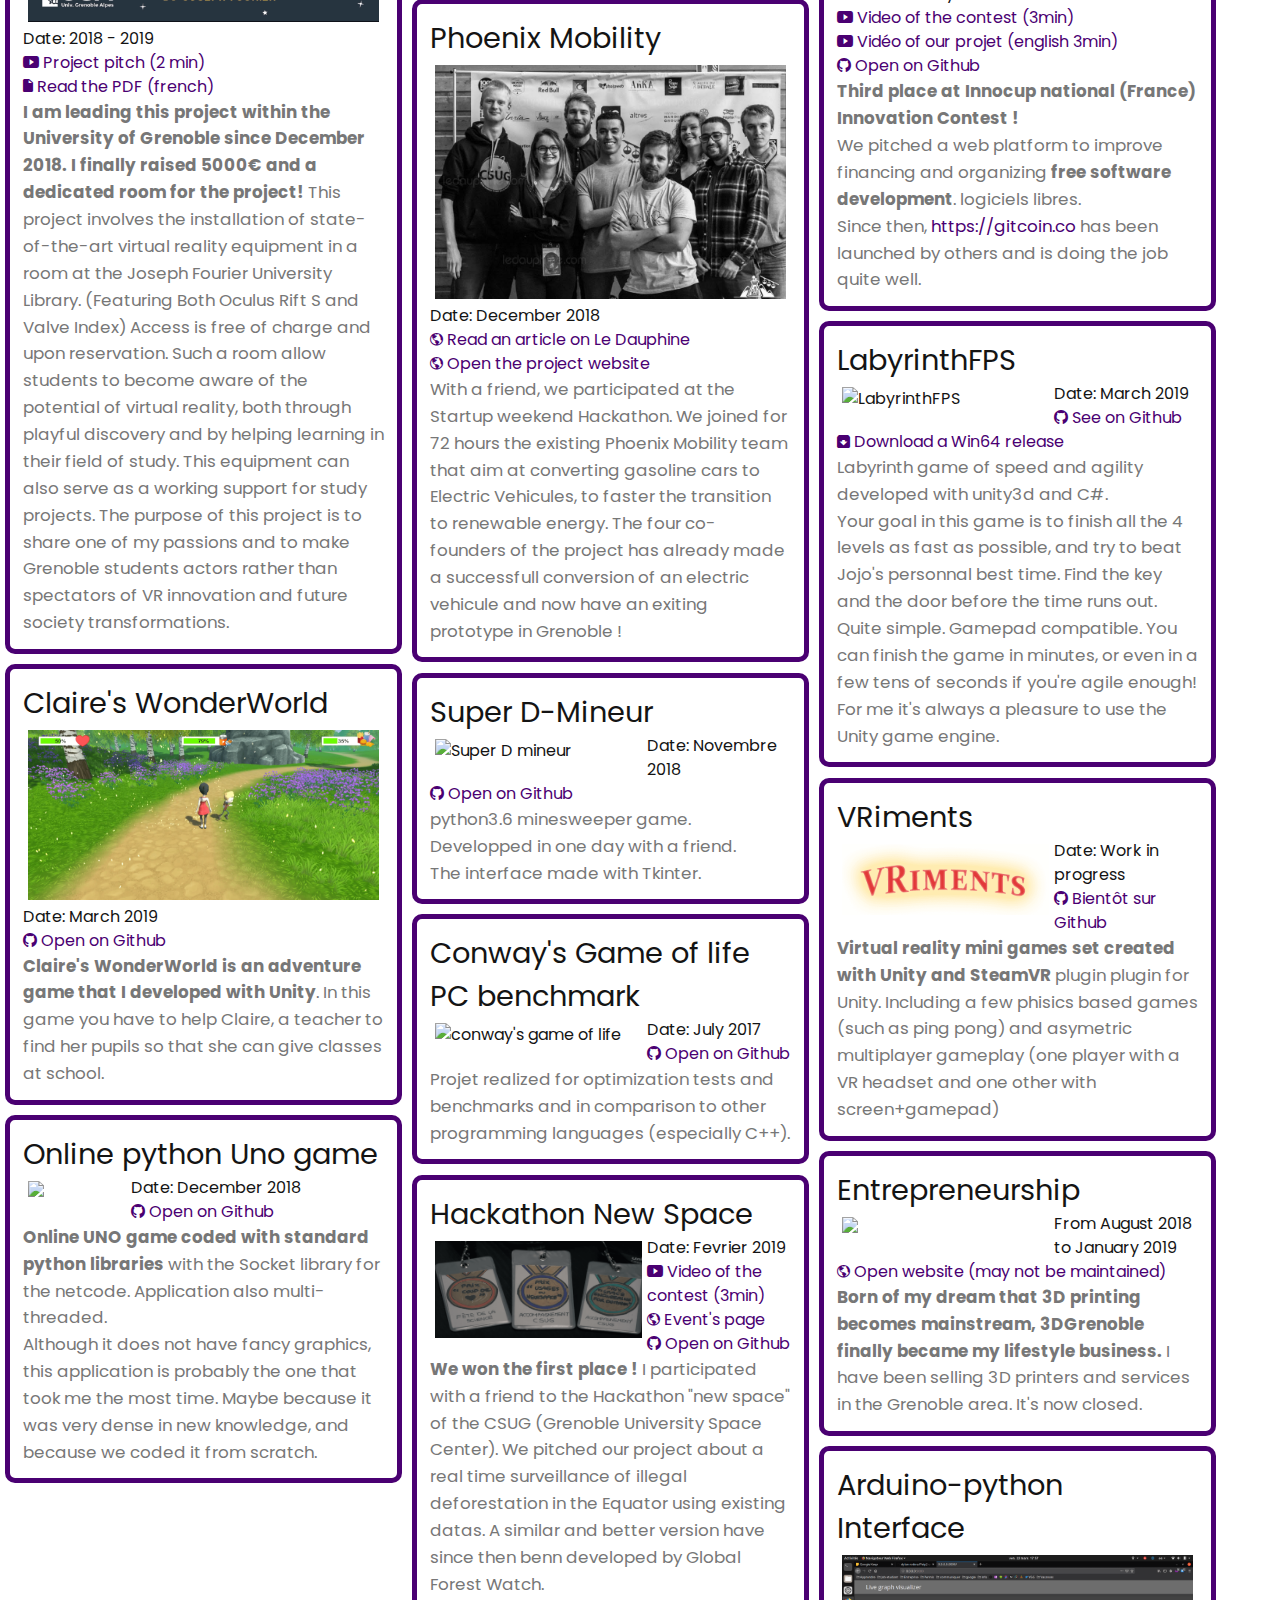
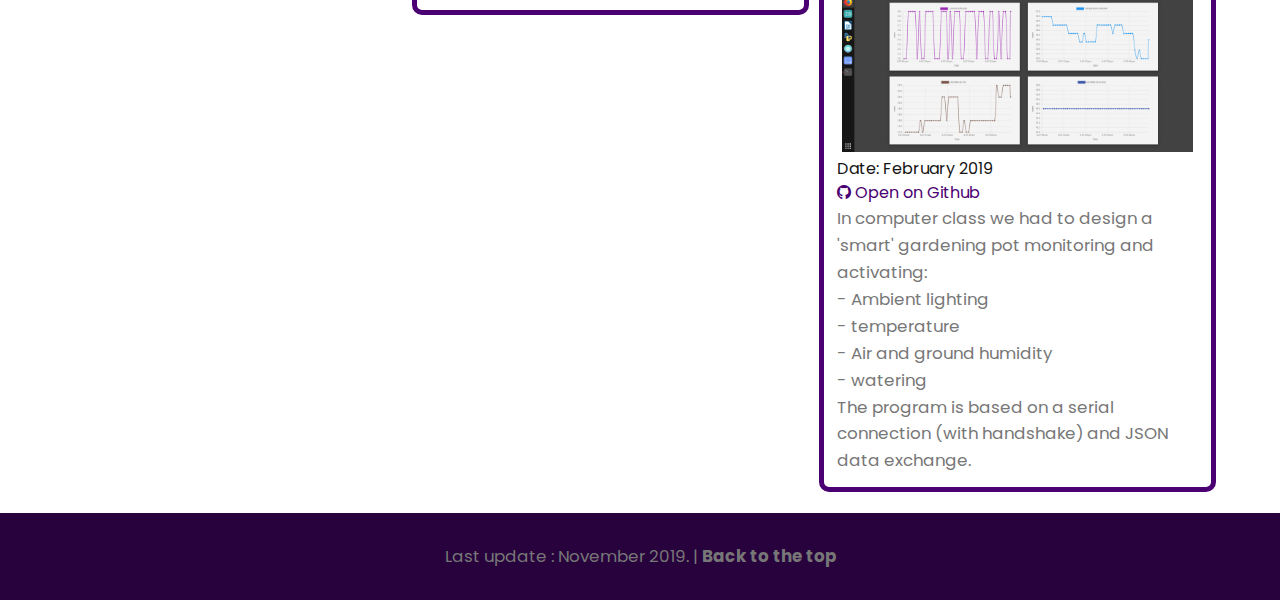
==== commit b553a180: "compressing images" ====
--- a/en.html
+++ b/en.html
@@ -478,9 +478,9 @@
 			
 			<article class="p-item web nosoft" style="position: absolute; left: 387px">
 				<h3>FreeDwarfs</h3>
-				<img src="images/jorisFreedwarfs.png" 
+				<img src="images/jorisFreedwarfs.jpg" 
 					  style="opacity: 1;" class="large"><div class="fluidbox__ghost" style="width: 100px; height: 184.55px; top: 0px; left: 0px;"></div>
-					  <img src="images/equipeFreedwarfs2.png" 
+					  <img src="images/equipeFreedwarfs2.jpg" 
 					  style="opacity: 1;" class="large"><div class="fluidbox__ghost" style="width: 100px; height: 184.55px; top: 0px; left: 0px;"></div>
 					  
 				
--- a/01-cv-portfolio/css/styles.css
+++ b/01-cv-portfolio/css/styles.css
@@ -149,7 +149,7 @@
 --------------------------------- */
 
 .intro-section{ padding-top: 200px; position: relative; background-size: 100%; 
-	z-index: 1;background-image: url(../../images/4dv.jpg); }
+	z-index: 1;background-image: url(../../images/4dv.jpg);  background-size: cover; background-position: center center;}
 
 .intro-section:before{ content:''; z-index: -1; position: absolute; top: 0; bottom: 0; left: 0; 
 	right: 0; background: rgba(0,0,0, .2); }
@@ -229,7 +229,7 @@
 --------------------------------- */
 
 .counter-section{ position: relative; padding-top: 30%; background-size: cover; z-index: 1; 
-	background-image: url(../../images/jorisFreedwarfs.png); color: #fff; }
+	background-image: url(../../images/jorisFreedwarfs.jpg); color: #fff; }
 
 .counter-section:after{ content:''; z-index: -1; position: absolute; top: 0; bottom: 0; left: 0; 
 	right: 0; background: rgba(0,0,0, .2); }
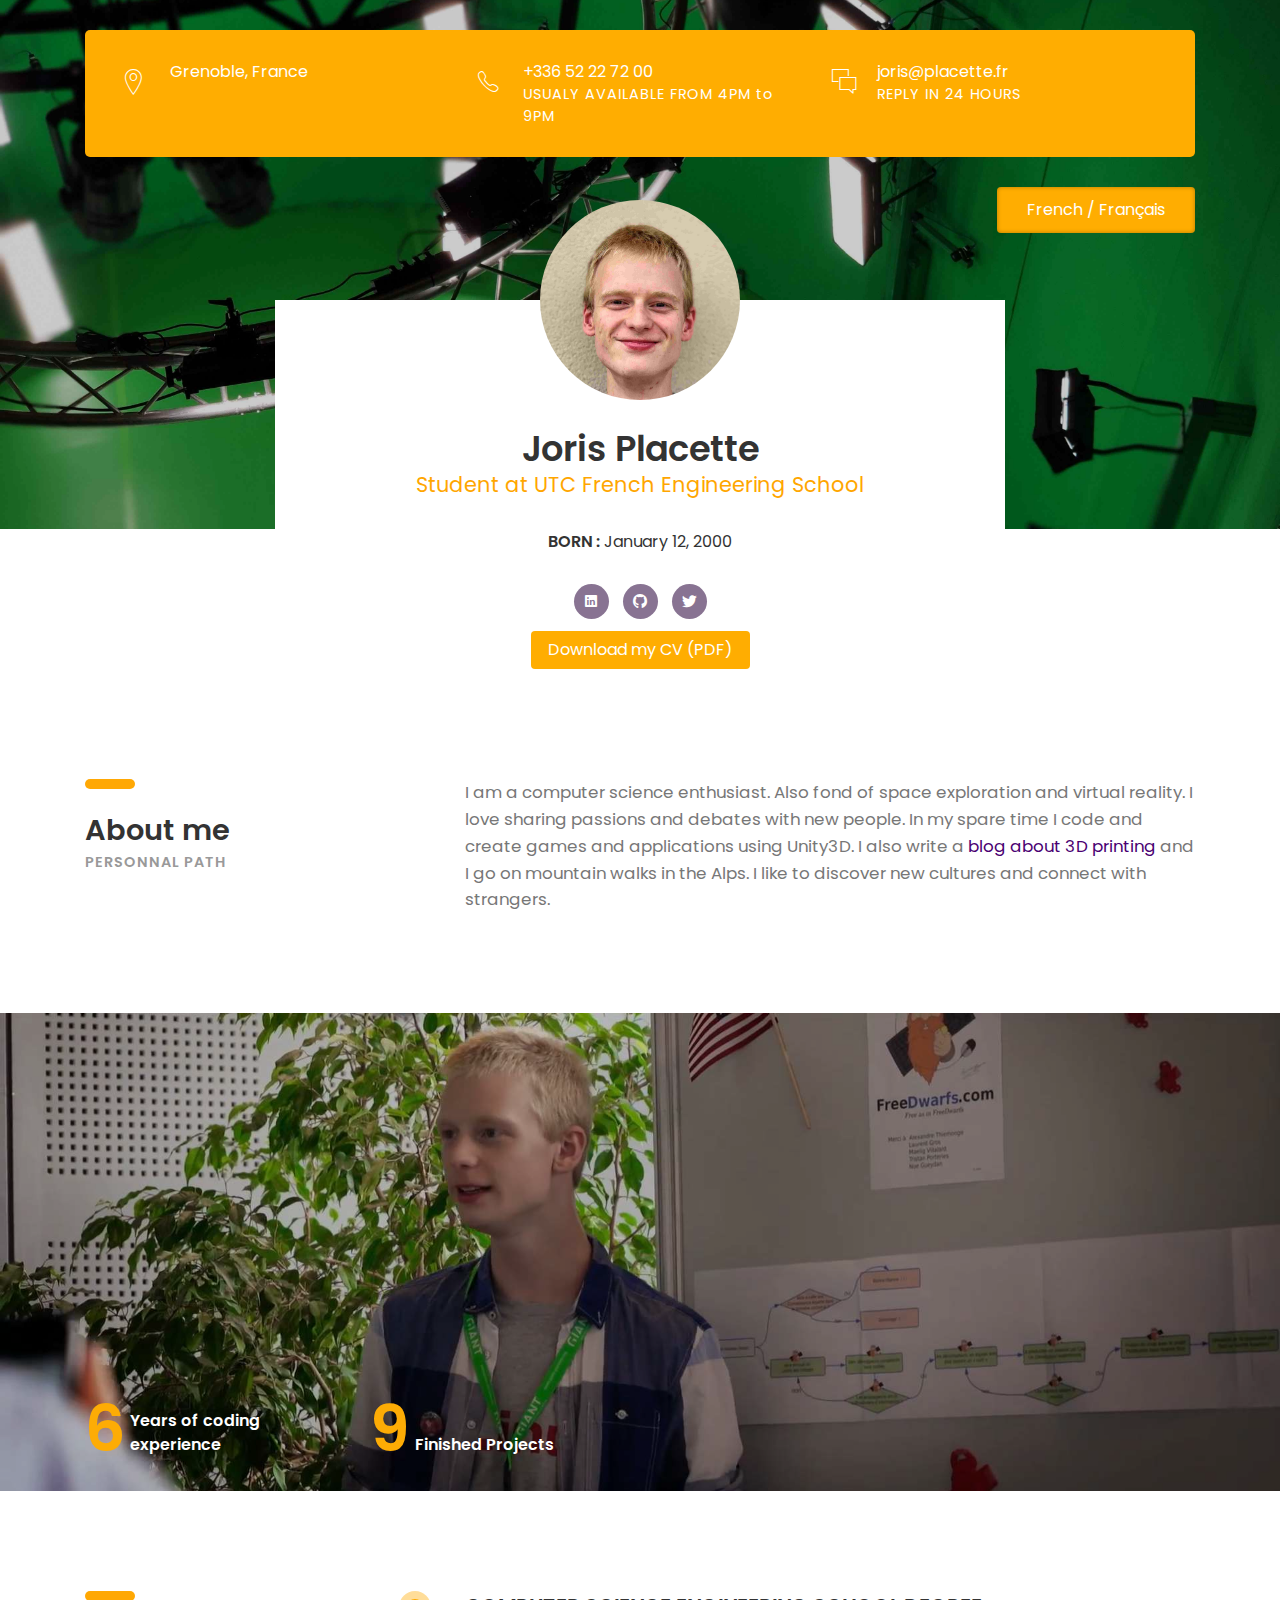
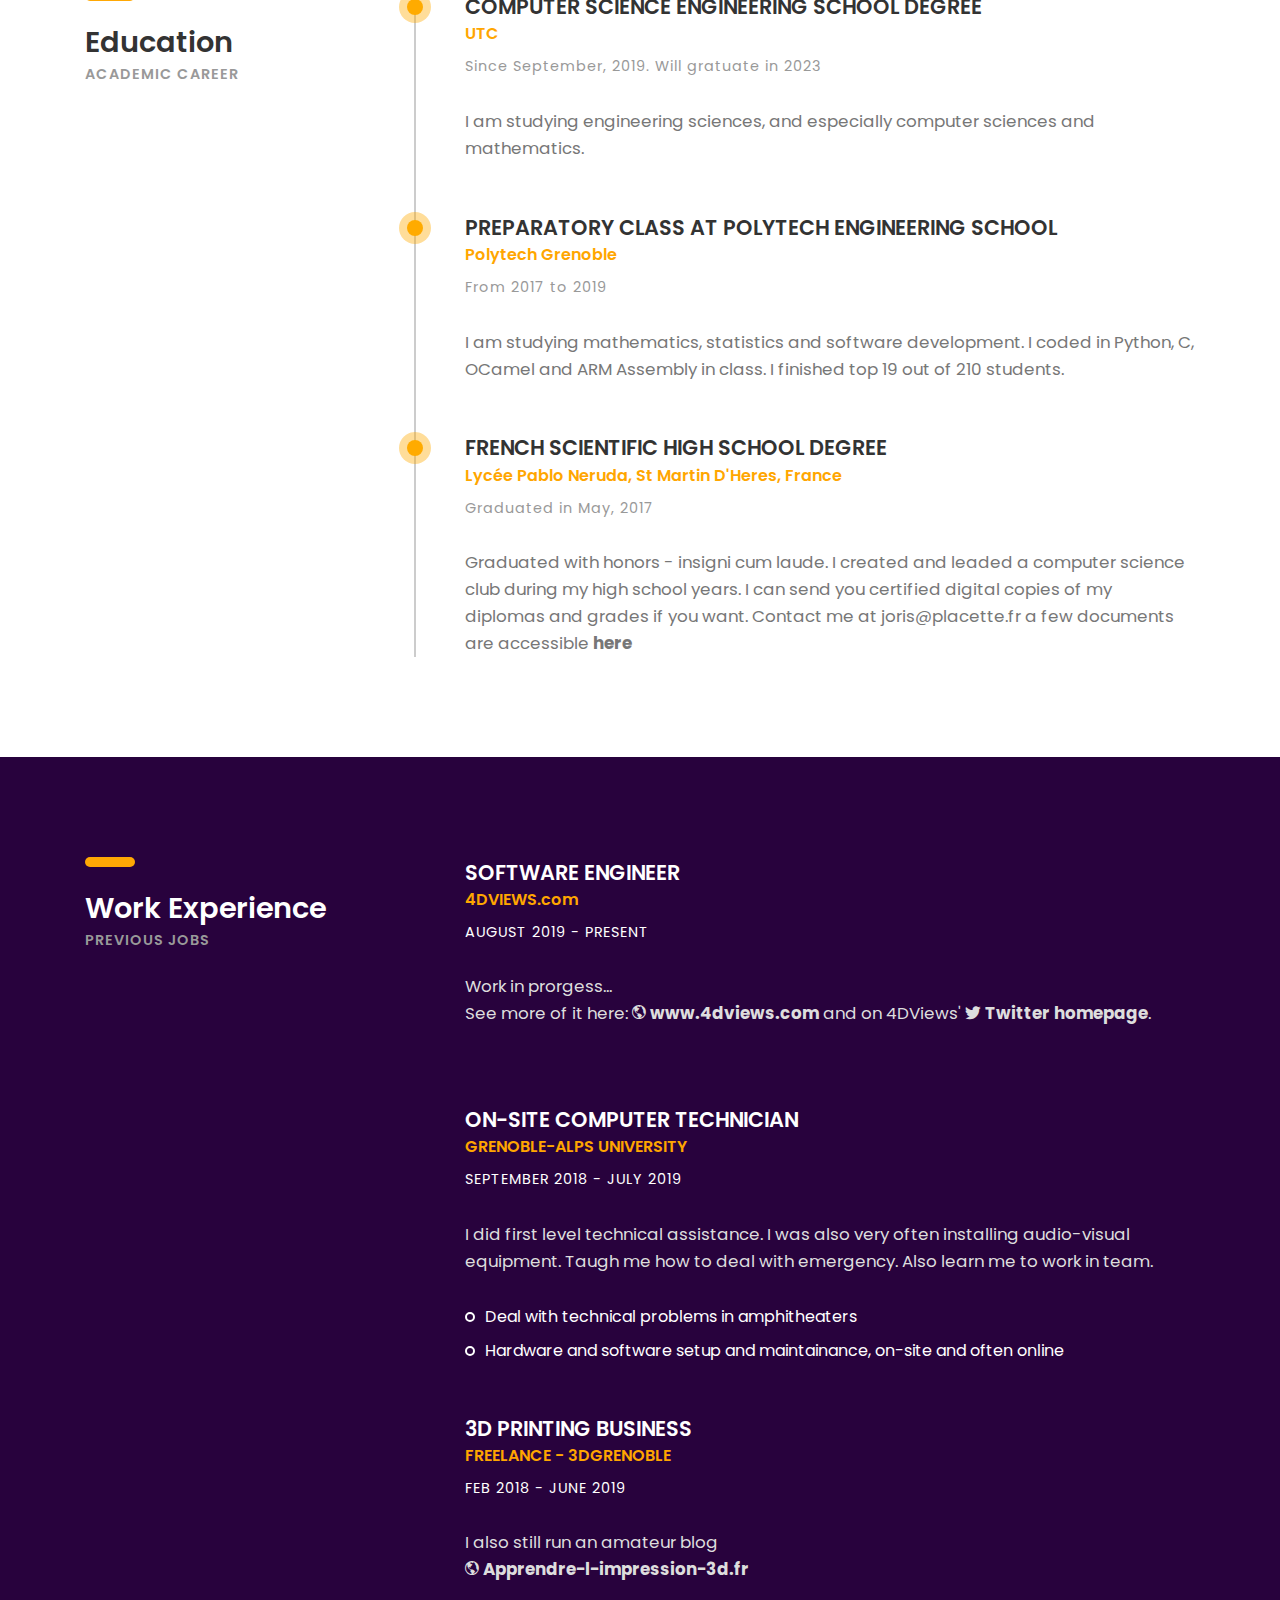
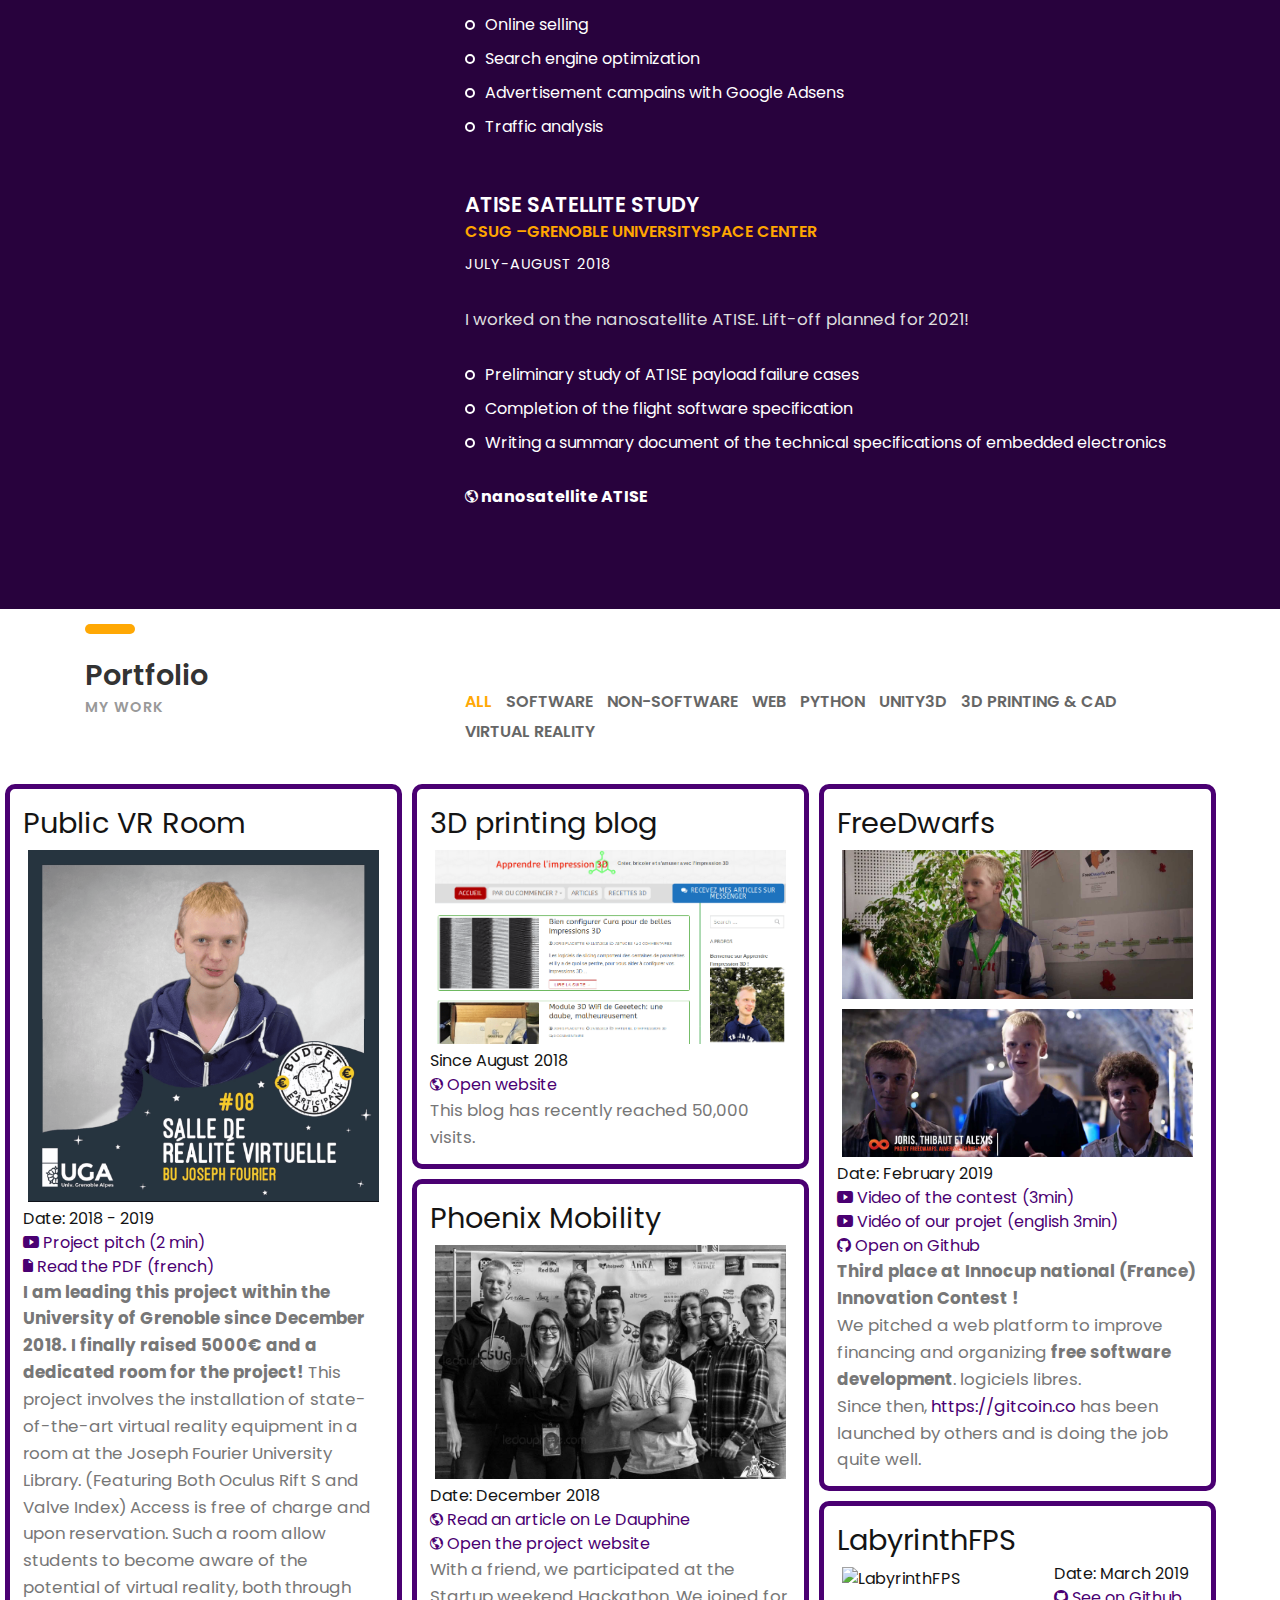
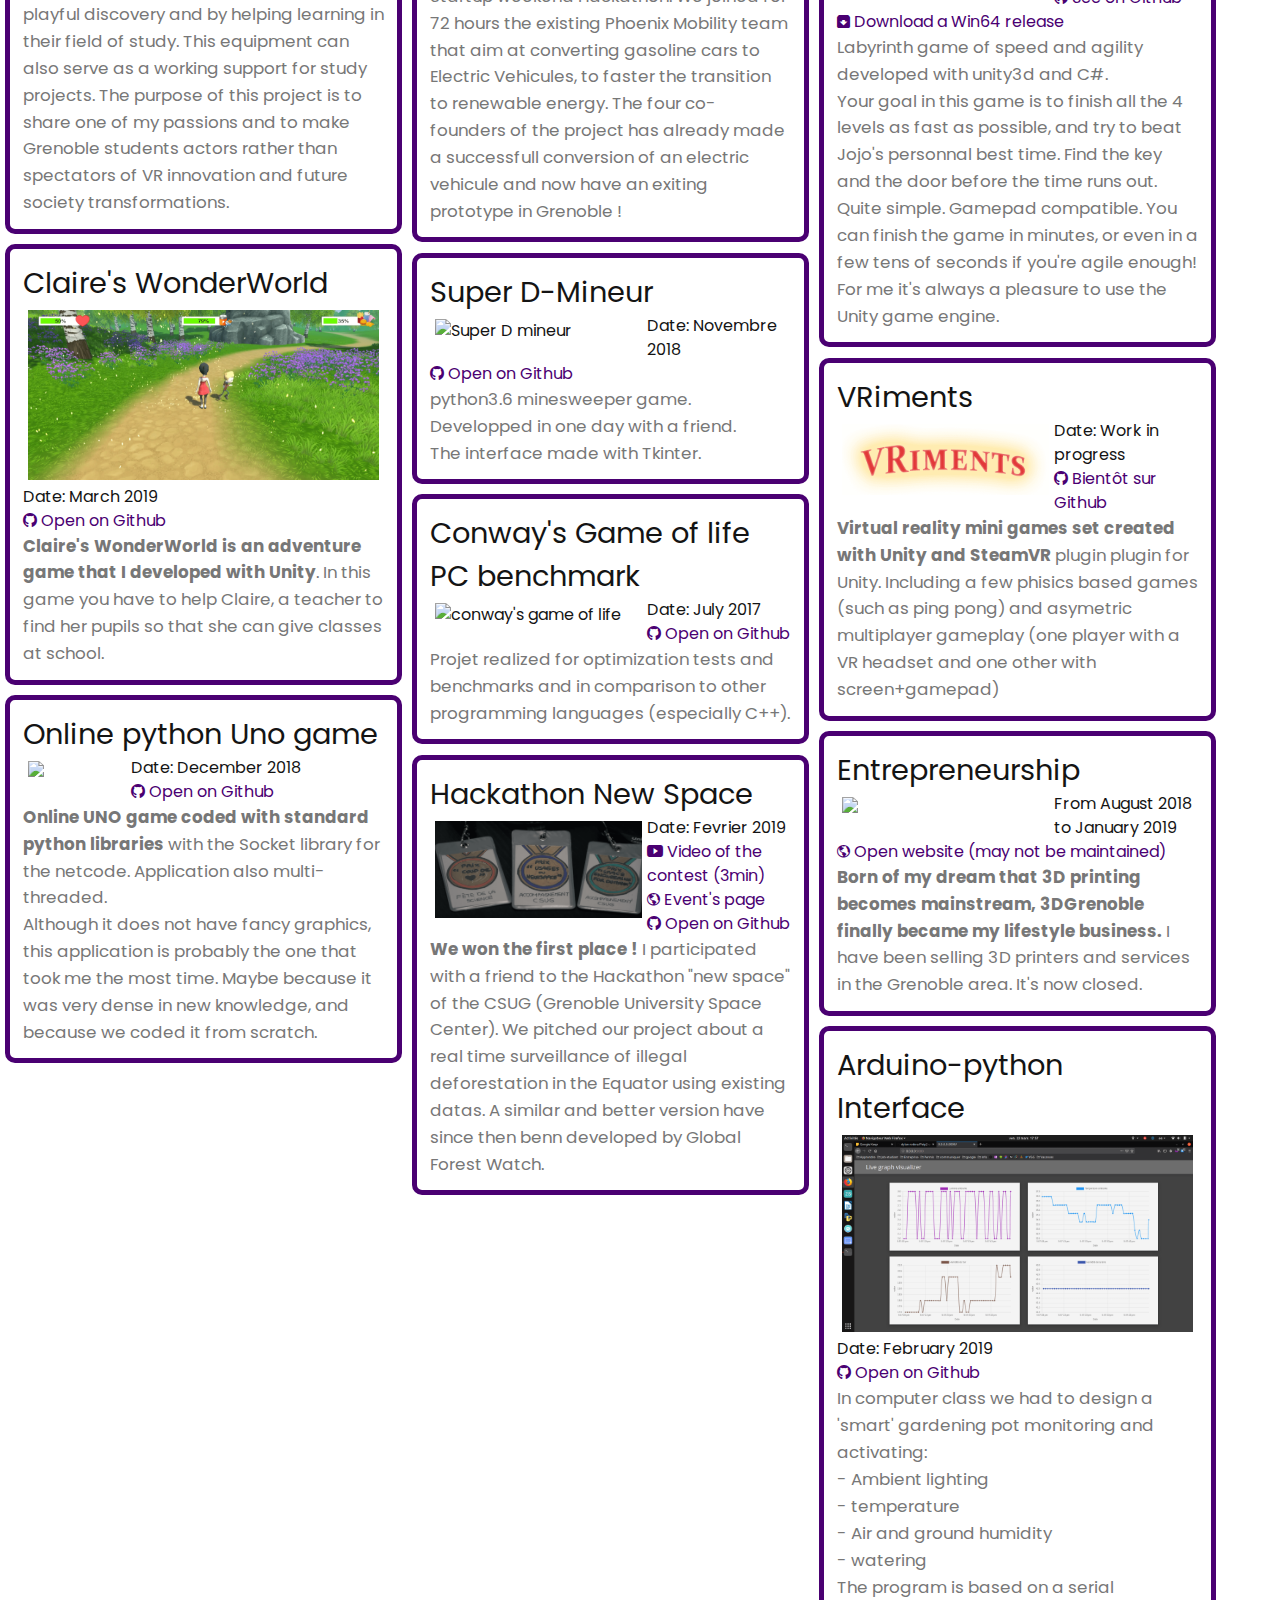
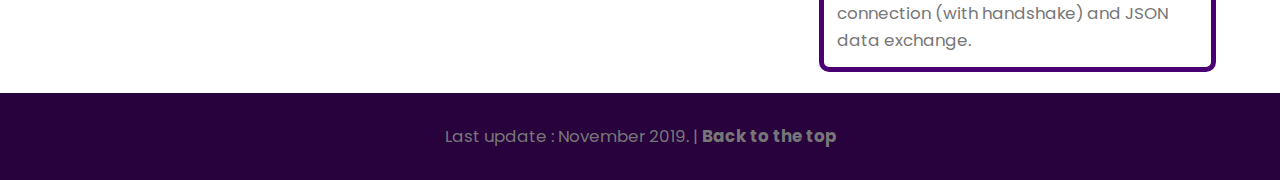
==== commit 36672edf: "removed % bars" ====
--- a/en.html
+++ b/en.html
@@ -1,772 +1,725 @@
 <!DOCTYPE HTML>
 <html lang="en">
+
 <head>
-	<title>Joris Placette Portfolio</title>
-	<meta http-equiv="X-UA-Compatible" content="IE=edge">
+    <title>Joris Placette Portfolio</title>
+    <meta http-equiv="X-UA-Compatible" content="IE=edge">
     <meta name="viewport" content="width=device-width, initial-scale=1">
-	<meta charset="UTF-8">
-	
-	
-	<!-- Font -->
-	
-	<link href="https://fonts.googleapis.com/css?family=Poppins:400,500,600,700%7CAllura" rel="stylesheet">
-	
-	
-	<!-- buttons-->
-	<link href="04-elements/css/styles.css" rel="stylesheet">
-	
-	<link href="04-elements/css/responsive.css" rel="stylesheet">
-
-	<!-- Stylesheets -->
-	
-	<link href="common-css/bootstrap.css" rel="stylesheet">
-	
-	<link href="common-css/ionicons.css" rel="stylesheet">
-	
-	<link href="common-css/fluidbox.min.css" rel="stylesheet">
-	
-	<link href="01-cv-portfolio/css/styles.css" rel="stylesheet">
-
-	<link href="01-cv-portfolio/css/portfolio.css" rel="stylesheet">
-
-	
-	<link href="01-cv-portfolio/css/responsive.css" rel="stylesheet">
-
-	<!-- Global site tag (gtag.js) - Google Analytics -->
-	<script async src="https://www.googletagmanager.com/gtag/js?id=UA-121790979-2"></script>
-	<script>
-	window.dataLayer = window.dataLayer || [];
-	function gtag(){dataLayer.push(arguments);}
-	gtag('js', new Date());
-
-	gtag('config', 'UA-121790979-2');
-	</script>
-
-
-	
+    <meta charset="UTF-8">
+
+
+    <!-- Font -->
+
+    <link href="https://fonts.googleapis.com/css?family=Poppins:400,500,600,700%7CAllura" rel="stylesheet">
+
+
+    <!-- buttons-->
+    <link href="04-elements/css/styles.css" rel="stylesheet">
+
+    <link href="04-elements/css/responsive.css" rel="stylesheet">
+
+    <!-- Stylesheets -->
+
+    <link href="common-css/bootstrap.css" rel="stylesheet">
+
+    <link href="common-css/ionicons.css" rel="stylesheet">
+
+    <link href="common-css/fluidbox.min.css" rel="stylesheet">
+
+    <link href="01-cv-portfolio/css/styles.css" rel="stylesheet">
+
+    <link href="01-cv-portfolio/css/portfolio.css" rel="stylesheet">
+
+
+    <link href="01-cv-portfolio/css/responsive.css" rel="stylesheet">
+
+    <!-- Global site tag (gtag.js) - Google Analytics -->
+    <script async src="https://www.googletagmanager.com/gtag/js?id=UA-121790979-2"></script>
+    <script>
+        window.dataLayer = window.dataLayer || [];
+
+        function gtag() {
+            dataLayer.push(arguments);
+        }
+        gtag('js', new Date());
+
+        gtag('config', 'UA-121790979-2');
+    </script>
+
+
+
 </head>
+
 <body id="top">
-	
-	<header>
-		<div class="container">
-			<div class="heading-wrapper">
-				<div class="row">
-					<div class="col-sm-6 col-md-6 col-lg-4">
-						<div class="info">
-							<i class="icon ion-ios-location-outline"></i>
-							<div class="right-area">
-								<h5>Grenoble, France</h5>
-							</div><!-- right-area -->
-						</div><!-- info -->
-					</div><!-- col-sm-4 -->
-					
-					<div class="col-sm-6 col-md-6 col-lg-4">
-						<div class="info">
-							<i class="icon ion-ios-telephone-outline"></i>
-							<div class="right-area">
-								<h5>+336 52 22 72 00</h5>
-								<h6>USUALY AVAILABLE FROM 4PM to 9PM</h6>
-							</div><!-- right-area -->
-						</div><!-- info -->
-					</div><!-- col-sm-4 -->
-					
-					<div class="col-sm-6 col-md-6 col-lg-4">
-						<div class="info">
-							<i class="icon ion-ios-chatboxes-outline"></i>
-							<div class="right-area">
-								<h5>joris@placette.fr</h5>
-								<h6>REPLY IN 24 HOURS</h6>
-							</div><!-- right-area -->
-						</div><!-- info -->
-					</div><!-- col-sm-4 -->
-
-
-				</div><!-- row -->
-			</div><!-- heading-wrapper -->
-			<a class="downlad-btn" href=".">French / Français</a>
-
-		</div><!-- container -->
-	</header>
-	
-	<section class="intro-section">
-		<div class="container">
-			<div class="row">
-				<div class="col-md-1 col-lg-2"></div>
-				<div class="col-md-10 col-lg-8">
-					<div class="intro">
-						<div class="profile-img"><img src="images/joris2.jpeg" alt=""></div>
-						<h2><b>Joris Placette</b></h2>
-						<h4 class="font-yellow">Student at UTC French Engineering School</h4>
-						<ul class="information margin-tb-30">
-							<li><b>BORN : </b>January 12, 2000</li>
-						</ul>
-
-
-						<ul class="social-icons">
-							<li><a href="https://www.linkedin.com/in/joris-placette-47aa80165/"><i class="ion-social-linkedin"></i></a></li>
-							<!-- <li><a href="#"><i class="ion-social-facebook"></i></a></li> -->
-							<li><a href="https://github.com/JorisPLA7"><i class="ion-social-github"></i></a></li>
-							<li><a href="https://twitter.com/Pla7Joris"><i class="ion-social-twitter"></i></a></li>
-
-						</ul>
-						<a class="btn btn-bg-yellow" href="documents/English CV Joris Placette .pdf">Download my CV (PDF)</a>
-						
-						
-				
-				
-					</div><!-- intro -->
-				</div><!-- col-sm-8 -->
-			</div><!-- row -->
-		</div><!-- container -->
-					
-	</section><!-- intro-section -->
-	
-	
-	<section class="about-section section">
-		<div class="container">
-			<div class="row">
-				<div class="col-sm-4">
-					<div class="heading">
-						<h3><b>About me</b></h3>
-						<h6 class="font-lite-black"><b>PERSONNAL PATH</b></h6>
-					</div>
-				</div><!-- col-sm-4 -->
-				<div class="col-sm-8">
-<!--					<ul class="information margin-tb-30">
+
+    <header>
+        <div class="container">
+            <div class="heading-wrapper">
+                <div class="row">
+                    <div class="col-sm-6 col-md-6 col-lg-4">
+                        <div class="info">
+                            <i class="icon ion-ios-location-outline"></i>
+                            <div class="right-area">
+                                <h5>Grenoble, France</h5>
+                            </div>
+                            <!-- right-area -->
+                        </div>
+                        <!-- info -->
+                    </div>
+                    <!-- col-sm-4 -->
+
+                    <div class="col-sm-6 col-md-6 col-lg-4">
+                        <div class="info">
+                            <i class="icon ion-ios-telephone-outline"></i>
+                            <div class="right-area">
+                                <h5>+336 52 22 72 00</h5>
+                                <h6>USUALY AVAILABLE FROM 4PM to 9PM</h6>
+                            </div>
+                            <!-- right-area -->
+                        </div>
+                        <!-- info -->
+                    </div>
+                    <!-- col-sm-4 -->
+
+                    <div class="col-sm-6 col-md-6 col-lg-4">
+                        <div class="info">
+                            <i class="icon ion-ios-chatboxes-outline"></i>
+                            <div class="right-area">
+                                <h5>joris@placette.fr</h5>
+                                <h6>REPLY IN 24 HOURS</h6>
+                            </div>
+                            <!-- right-area -->
+                        </div>
+                        <!-- info -->
+                    </div>
+                    <!-- col-sm-4 -->
+
+
+                </div>
+                <!-- row -->
+            </div>
+            <!-- heading-wrapper -->
+            <a class="downlad-btn" href=".">French / Français</a>
+
+        </div>
+        <!-- container -->
+    </header>
+
+    <section class="intro-section">
+        <div class="container">
+            <div class="row">
+                <div class="col-md-1 col-lg-2"></div>
+                <div class="col-md-10 col-lg-8">
+                    <div class="intro">
+                        <div class="profile-img"><img src="images/joris2.jpeg" alt=""></div>
+                        <h2><b>Joris Placette</b></h2>
+                        <h4 class="font-yellow">Student at UTC French Engineering School</h4>
+                        <ul class="information margin-tb-30">
+                            <li><b>BORN : </b>January 12, 2000</li>
+                        </ul>
+
+
+                        <ul class="social-icons">
+                            <li><a href="https://www.linkedin.com/in/joris-placette-47aa80165/"><i
+										class="ion-social-linkedin"></i></a></li>
+                            <!-- <li><a href="#"><i class="ion-social-facebook"></i></a></li> -->
+                            <li><a href="https://github.com/JorisPLA7"><i class="ion-social-github"></i></a></li>
+                            <li><a href="https://twitter.com/Pla7Joris"><i class="ion-social-twitter"></i></a></li>
+
+                        </ul>
+                        <a class="btn btn-bg-yellow" href="documents/English CV Joris Placette .pdf">Download my CV
+							(PDF)</a>
+
+
+
+
+                    </div>
+                    <!-- intro -->
+                </div>
+                <!-- col-sm-8 -->
+            </div>
+            <!-- row -->
+        </div>
+        <!-- container -->
+
+    </section>
+    <!-- intro-section -->
+
+
+    <section class="about-section section">
+        <div class="container">
+            <div class="row">
+                <div class="col-sm-4">
+                    <div class="heading">
+                        <h3><b>About me</b></h3>
+                        <h6 class="font-lite-black"><b>PERSONNAL PATH</b></h6>
+                    </div>
+                </div>
+                <!-- col-sm-4 -->
+                <div class="col-sm-8">
+                    <!--					<ul class="information margin-tb-30">
 						<li><b>Targeting :</b> a work-study contract with my computer engineering school (3 years). </li>
 						<li>I also appreciate internship offers and freelance contracts.</li>
 					</ul> 
 -->
-					<p class="margin-b-50">I am a computer science enthusiast. Also fond of space 
-					exploration and virtual reality.
-					I love sharing passions and debates with new people. 
-					In my spare time I code and create games and applications 
-					using Unity3D. I also write a <a href="https://apprendre-l-impression-3d.fr/">blog about 3D printing</a> and I go on mountain walks in the Alps.
-					 I like to discover new cultures and connect with strangers.
-					</p>
-
-					
-					
-					<div class="row">
-					
-						<div class="col-sm-6 col-md-6 col-lg-3">
-							<div class="radial-prog-area margin-b-30">
-								<div class="radial-progress" data-prog-percent=".95">
-									<div></div>
-									<h6 class="progress-title">PYTHON</h6>
-								</div>
-							</div><!-- radial-prog-area-->
-						</div><!-- col-sm-6-->
-						
-						<div class="col-sm-6 col-md-6 col-lg-3">
-							<div class="radial-prog-area margin-b-50">
-								<div class="radial-progress" data-prog-percent=".75">
-									<div></div>
-									<h6 class="progress-title">C</h6>
-								</div>
-							</div><!-- radial-prog-area-->
-						</div><!-- col-sm-6-->
-						
-						<div class="col-sm-6 col-md-6 col-lg-3">
-							<div class="radial-prog-area margin-b-50">
-								<div class="radial-progress" data-prog-percent=".75">
-									<div></div>
-									<h6 class="progress-title">GIT</h6>
-								</div>
-							</div><!-- radial-prog-area-->
-						</div><!-- col-sm-6-->
-
-						<div class="col-sm-6 col-md-6 col-lg-3">
-							<div class="radial-prog-area margin-b-30">
-								<div class="radial-progress" data-prog-percent=".7">
-									<div></div>
-									<h6 class="progress-title">WEB, HTML, CSS</h6>
-								</div>
-							</div><!-- radial-prog-area-->
-						</div><!-- col-sm-6-->
-
-						<div class="col-sm-6 col-md-6 col-lg-3">
-							<div class="radial-prog-area margin-b-50">
-								<div class="radial-progress" data-prog-percent=".7">
-									<div></div>
-									<h6 class="progress-title">LINUX & BASH</h6>
-								</div>
-							</div><!-- radial-prog-area-->
-						</div><!-- col-sm-6-->
-					
-						<div class="col-sm-6 col-md-6 col-lg-3">
-							<div class="prog- margin-b-30">
-								<div class="radial-progress" data-prog-percent=".65">
-									<div></div>
-									<h6 class="progress-title">UNITY 3D</h6>
-								</div>
-							</div><!-- radial-prog-area-->
-						</div><!-- col-sm-6-->
-							
-						<div class="col-sm-6 col-md-6 col-lg-3">
-							<div class="radial-prog-area margin-b-30">
-								<div class="radial-progress" data-prog-percent=".6">
-									<div></div>
-									<h6 class="progress-title">SOLIDWORKS</h6>
-								</div>
-							</div><!-- radial-prog-area-->
-						</div><!-- col-sm-6-->				
-
-						<div class="col-sm-6 col-md-6 col-lg-3">
-							<div class="radial-prog-area margin-b-50">
-								<div class="radial-progress" data-prog-percent=".35">
-									<div></div>
-									<h6 class="progress-title">GODOT</h6>
-								</div>
-							</div><!-- radial-prog-area-->
-						</div><!-- col-sm-6-->
-
-					
-					</div><!-- row -->
-				</div><!-- col-sm-8 -->
-			</div><!-- row -->
-		</div><!-- container -->
-	</section><!-- about-section -->
-	
-	
-	<section class="counter-section" id="counter">
-		<div class="container">
-			<div class="row">
-			
-				<div class="col-sm-6 col-md-6 col-lg-3">
-					<div class="counter margin-b-30">
-						<h1 class="title"><b><span class="counter-value" data-duration="2000" data-count="6">6</span></b></h1>
-						<h5 class="desc"><b>Years of coding experience</b></h5>
-					</div><!-- counter -->
-				</div><!-- col-md-3-->
-				
-				<div class="col-sm-6 col-md-6 col-lg-3">
-					<div class="counter margin-b-30">
-						<h1 class="title"><b><span class="counter-value" data-duration="2000" data-count="9">9</span></b></h1>
-						<h5 class="desc"><b>Finished Projects</b></h5>
-					</div><!-- margin-b-30 -->
-				</div><!-- col-md-3-->
-				
-			</div><!-- row-->
-		</div><!-- container-->
-    </section><!-- counter-section-->
-	
-	
-	<section class="education-section section">
-		<div class="container">
-			<div class="row">
-				<div class="col-sm-4">
-					<div class="heading">
-						<h3><b>Education</b></h3>
-						<h6 class="font-lite-black"><b>ACADEMIC CAREER</b></h6>
-					</div>
-				</div><!-- col-sm-4 -->
-				<div class="col-sm-8">
-					<div class="education-wrapper">
-
-						
-						<div class="education margin-b-50">
-							<h4><b>COMPUTER SCIENCE ENGINEERING SCHOOL DEGREE</b></h4>
-							<h5 class="font-yellow"><b>UTC</b></h5>
-							<h6 class="font-lite-black margin-t-10">Since September, 2019. Will gratuate in 2023</h6>
-							<p class="margin-tb-30">
-							I am studying engineering sciences, and especially computer sciences and mathematics.
-							</p>
-						</div><!-- education -->
-						
-						<div class="education margin-b-50">
-							<h4><b>PREPARATORY CLASS AT POLYTECH ENGINEERING SCHOOL</b></h4>
-							<h5 class="font-yellow"><b>Polytech Grenoble</b></h5>
-							<h6 class="font-lite-black margin-t-10">From 2017 to 2019</h6>
-							<p class="margin-tb-30">I am studying mathematics, statistics and software development.
-							I coded in Python, C, OCamel and ARM Assembly in class.
-							I finished top 19 out of 210 students.
-							</p>
-						</div><!-- education -->
-						
-						<div class="education margin-b-50">
-							<h4><b>FRENCH SCIENTIFIC HIGH SCHOOL DEGREE</b></h4>
-							<h5 class="font-yellow"><b>Lycée Pablo Neruda, St Martin D'Heres, France</b></h5>
-							<h6 class="font-lite-black margin-t-10">Graduated in May, 2017</h6>
-							<p class="margin-tb-30"> Graduated with honors - insigni cum laude.
-							I created and leaded a computer science club during my high school years.
-							I can send you certified digital copies of my diplomas and grades if you want. Contact me at joris@placette.fr
-							a few documents are accessible <strong><a href="documents/">here</a></strong>
-							</p>
-						</div><!-- education -->
-					</div><!-- education-wrapper -->
-				</div><!-- col-sm-8 -->
-			</div><!-- row -->
-		</div><!-- container -->
-		
-	</section><!-- about-section -->
-
-	<section class="experience-section section">
-		<div class="container">
-			<div class="row">
-				<div class="col-sm-4">
-					<div class="heading">
-						<h3><b>Work Experience</b></h3>
-						<h6 class="font-lite-black"><b>PREVIOUS JOBS</b></h6>
-					</div>
-				</div><!-- col-sm-4 -->
-				<div class="col-sm-8">
-					
-					<div class="experience margin-b-50">
-						<h4><b>SOFTWARE ENGINEER</b></h4>
-						<h5 class="font-yellow"><b>4DVIEWS.com</b></h5>
-						<h6 class="margin-t-10">AUGUST 2019 - PRESENT</h6>
-						<p class="font-semi-white margin-tb-30">
-						Work in prorgess...
-						<br/>
-						See more of it here: <strong><a href="https://www.4dviews.com/" ><i class="ion-android-globe"></i> www.4dviews.com</a></strong>  
-						and on 4DViews' <a href="https://twitter.com/4dviews" class="font-weight-bold"><i class="ion-social-twitter"></i> Twitter homepage</a>.
-						<br/>
-						<br/>
-						
-						</p>
-						
-					</div><!-- experience -->
-
-					<div class="experience margin-b-50">
-						<h4><b>ON-SITE COMPUTER TECHNICIAN</b></h4>
-						<h5 class="font-yellow"><b>GRENOBLE-ALPS UNIVERSITY</b></h5>
-						<h6 class="margin-t-10">SEPTEMBER 2018 - JULY 2019</h6>
-						<p class="font-semi-white margin-tb-30">
-						
-						I did first level technical assistance. I was also very often installing audio-visual equipment.
-						Taugh me how to deal with emergency.
-						Also learn me to work in team.</p>
-						<ul class="list margin-b-30">
-							<li>Deal with technical problems in amphitheaters</li>
-							<li>Hardware and software setup and maintainance, on-site and often online</li>
-							
-						</ul>
-					</div><!-- experience -->
-					
-					<div class="experience margin-b-50">
-						<h4><b>3D PRINTING BUSINESS</b></h4>
-						<h5 class="font-yellow"><b>FREELANCE - 3DGRENOBLE</b></h5>
-						<h6 class="margin-t-10">FEB 2018 - JUNE 2019</h6>
-						<p class="font-semi-white margin-tb-30">
-						I also still run an amateur blog 
-						<br/>
-						
-						<strong><a href="https://apprendre-l-impression-3d.fr" ><i class="ion-android-globe"/></i> Apprendre-l-impression-3d.fr</a></strong>  
-
-						</p>
-						<ul class="list margin-b-30">
-							<li>Online selling</li>
-							<li>Search engine optimization</li>
-							<li>Advertisement campains with Google Adsens</li>
-							<li>Traffic analysis</li>
-						</ul>
-					</div><!-- experience -->
-					
-					<div class="experience margin-b-50">
-						<h4><b>ATISE SATELLITE STUDY</b></h4>
-						<h5 class="font-yellow"><b>CSUG –GRENOBLE UNIVERSITYSPACE CENTER</b></h5>
-						<h6 class="margin-t-10">JULY-AUGUST 2018</h6>
-						<p class="font-semi-white margin-tb-30">
-						I worked on the nanosatellite ATISE. Lift-off planned for 2021!
-						<br>						
-						<ul class="list margin-b-30">
-							<li>Preliminary study of ATISE payload failure cases</li>
-							<li>Completion of the flight software specification</li>
-							<li>Writing a summary document of the technical specifications of embedded electronics</li>
-
-						</ul>
-
-							<a href="https://www.csug.fr/menu-principal/projets/projet-atise/projet-atise-auroral-thermosphere-ionosphere-spectrometer-experiment-84543.kjsp">
-							<strong><i class="ion-android-globe"/></i> nanosatellite ATISE</strong>
-						</a>
-						</p>
-					</div><!-- experience -->
-					
-
-				</div><!-- col-sm-8 -->
-			</div><!-- row -->
-		</div><!-- container -->
-		
-	</section><!-- experience-section -->
-
-
-
-
-	<section class="portfolio-section section" style="padding: 15px 15px">
-		<div class="container">
-			<div class="row">
-				<div class="col-sm-4">
-					<div class="heading">
-						<h3><b>Portfolio</b></h3>
-						<h6 class="font-lite-black"><b>MY WORK</b></h6>
-					</div>
-				</div><!-- col-sm-4 -->
-				<div class="col-sm-8">
-					<div class="portfolioFilter clearfix margin-b-80">
-						<a href="#" data-filter="*" class="current"><b>ALL</b></a>
-						<a href="#" data-filter=".software"><b>SOFTWARE</b></a>
-						<a href="#" data-filter=".nosoft"><b>NON-SOFTWARE</b></a>
-						<a href="#" data-filter=".web"><b>WEB</b></a>
-						<a href="#" data-filter=".python"><b>PYTHON</b></a>
-						<a href="#" data-filter=".unity"><b>UNITY3D</b></a>
-						<a href="#" data-filter=".3dprinting"><b>3D PRINTING & CAD</b></a>
-						<a href="#" data-filter=".vr"><b>VIRTUAL REALITY</b></a>
-						
-					</div><!-- portfolioFilter -->
-				</div><!-- col-sm-8 -->
-			</div><!-- row -->
-		</div><!-- container -->
-		
-		<div class="portfolioContainer">
-			
-
-			<article class="p-item vr nosoft" style="position: absolute; left: 387px; top: 0px">
-				<h3>Public VR Room</h3>
-
-				<img src="images/JorisVR.png" 
-					  style="opacity: 1;" class="large"><div class="fluidbox__ghost" style="width: 100px; height: 184.55px; top: 0px; left: 0px;"></div>
-
-				<div class="content">
-					<h5>Date: 2018 - 2019 </h5>
-					<a href="https://youtu.be/0hfCcQlNNbg" >
-						<i class="ion-social-youtube"></i> Project pitch (2 min)
-					</a> 
-                    <br/>
-					<a href="documents/Salle de RV à l'UGA.pdf" >
-						<i class="ion-android-document"></i> Read the PDF (french)
-					</a>
-					
-					<p>
-					<strong>I am leading this project within the University of Grenoble since December 2018. I finally raised 5000€ and a dedicated room for the project!</strong>
-					This project involves the installation of state-of-the-art virtual 
-					reality equipment in a room at the Joseph Fourier University Library.
-					(Featuring Both Oculus Rift S and Valve Index) 
-					Access is free of charge and upon reservation.
-					Such a room allow students to become aware of the potential of 
-					virtual reality, both through playful discovery and by helping 
-					learning in their field of study. 
-					This equipment can also serve as a working support 
-					for study projects.
-					The purpose of this project is to share one of my passions and to make Grenoble students actors rather than
-					spectators of VR innovation and future society transformations.	
-					</p>
-				</div>
-				
-			</article>
-
-			<article class="p-item web 3dprinting nosoft" style="position: absolute; left: 387px">
-				<h3>3D printing blog</h3>
-					<img src="images/app3d.png" 
-					  style="opacity: 1;" class="large"><div class="fluidbox__ghost" style="width: 100px; height: 184.55px; top: 0px; left: 0px;"></div>
-					
-					
-					<div class="content">
-						<h5>Since August 2018 </h5> 
-						
-						<a href="https://apprendre-l-impression-3d.fr" >
-							<i class="ion-android-globe"/></i> Open website
-						</a>
-						<p>
-							This blog has recently reached 50,000 visits.						</p>
-					</div>
-				
-			</article>
-
-
-
-			
-			<article class="p-item web nosoft" style="position: absolute; left: 387px">
-				<h3>FreeDwarfs</h3>
-				<img src="images/jorisFreedwarfs.jpg" 
-					  style="opacity: 1;" class="large"><div class="fluidbox__ghost" style="width: 100px; height: 184.55px; top: 0px; left: 0px;"></div>
-					  <img src="images/equipeFreedwarfs2.jpg" 
-					  style="opacity: 1;" class="large"><div class="fluidbox__ghost" style="width: 100px; height: 184.55px; top: 0px; left: 0px;"></div>
-					  
-				
-					  <div class="fluidbox__wrap" style="z-index: 990;">
-						  
-						  <div class="content">
-						<h5>Date: February 2019 </h5>
-						<a href="https://www.youtube.com/watch?v=vUxz8z-_v3E&feature=youtu.be&list=PL01mWpjsevB23ERBwj8BM7TWn_CviEnQE " data-fluidbox="">
-							<i class="ion-social-youtube"/></i> Video of the contest (3min)
-						</a>
-						<br/>
-						<a href="https://www.youtube.com/watch?v=MhK13dJUGh4&list=PL01mWpjsevB03_VOogHgsRmyhOYIjfY03&index=5" data-fluidbox="">
-							<i class="ion-social-youtube"/></i> Vidéo of our projet (english 3min)
-						</a>
-                        <br/>
-						<a href="https://github.com/dylan-robins/Peip2-engineering-project">
+                    <p class="margin-b-50">I am a computer science enthusiast. Also fond of space exploration and virtual reality. I love sharing passions and debates with new people. In my spare time I code and create games and applications using Unity3D. I also write a
+                        <a href="https://apprendre-l-impression-3d.fr/">blog about 3D printing
+                            </a> and I go on mountain walks in the Alps. I like to discover new cultures and connect with strangers.
+                    </p>
+
+
+                </div>
+                <!-- row -->
+            </div>
+            <!-- col-sm-8 -->
+        </div>
+        <!-- row -->
+        </div>
+        <!-- container -->
+    </section>
+    <!-- about-section -->
+
+
+    <section class="counter-section" id="counter">
+        <div class="container">
+            <div class="row">
+
+                <div class="col-sm-6 col-md-6 col-lg-3">
+                    <div class="counter margin-b-30">
+                        <h1 class="title"><b><span class="counter-value" data-duration="2000"
+									data-count="6">6</span></b></h1>
+                        <h5 class="desc"><b>Years of coding experience</b></h5>
+                    </div>
+                    <!-- counter -->
+                </div>
+                <!-- col-md-3-->
+
+                <div class="col-sm-6 col-md-6 col-lg-3">
+                    <div class="counter margin-b-30">
+                        <h1 class="title"><b><span class="counter-value" data-duration="2000"
+									data-count="9">9</span></b></h1>
+                        <h5 class="desc"><b>Finished Projects</b></h5>
+                    </div>
+                    <!-- margin-b-30 -->
+                </div>
+                <!-- col-md-3-->
+
+            </div>
+            <!-- row-->
+        </div>
+        <!-- container-->
+    </section>
+    <!-- counter-section-->
+
+
+    <section class="education-section section">
+        <div class="container">
+            <div class="row">
+                <div class="col-sm-4">
+                    <div class="heading">
+                        <h3><b>Education</b></h3>
+                        <h6 class="font-lite-black"><b>ACADEMIC CAREER</b></h6>
+                    </div>
+                </div>
+                <!-- col-sm-4 -->
+                <div class="col-sm-8">
+                    <div class="education-wrapper">
+
+
+                        <div class="education margin-b-50">
+                            <h4><b>COMPUTER SCIENCE ENGINEERING SCHOOL DEGREE</b></h4>
+                            <h5 class="font-yellow"><b>UTC</b></h5>
+                            <h6 class="font-lite-black margin-t-10">Since September, 2019. Will gratuate in 2023</h6>
+                            <p class="margin-tb-30">
+                                I am studying engineering sciences, and especially computer sciences and mathematics.
+                            </p>
+                        </div>
+                        <!-- education -->
+
+                        <div class="education margin-b-50">
+                            <h4><b>PREPARATORY CLASS AT POLYTECH ENGINEERING SCHOOL</b></h4>
+                            <h5 class="font-yellow"><b>Polytech Grenoble</b></h5>
+                            <h6 class="font-lite-black margin-t-10">From 2017 to 2019</h6>
+                            <p class="margin-tb-30">I am studying mathematics, statistics and software development. I coded in Python, C, OCamel and ARM Assembly in class. I finished top 19 out of 210 students.
+                            </p>
+                        </div>
+                        <!-- education -->
+
+                        <div class="education margin-b-50">
+                            <h4><b>FRENCH SCIENTIFIC HIGH SCHOOL DEGREE</b></h4>
+                            <h5 class="font-yellow"><b>Lycée Pablo Neruda, St Martin D'Heres, France</b></h5>
+                            <h6 class="font-lite-black margin-t-10">Graduated in May, 2017</h6>
+                            <p class="margin-tb-30"> Graduated with honors - insigni cum laude. I created and leaded a computer science club during my high school years. I can send you certified digital copies of my diplomas and grades if you want. Contact me at joris@placette.fr
+                                a few documents are accessible <strong><a href="documents/">here</a></strong>
+                            </p>
+                        </div>
+                        <!-- education -->
+                    </div>
+                    <!-- education-wrapper -->
+                </div>
+                <!-- col-sm-8 -->
+            </div>
+            <!-- row -->
+        </div>
+        <!-- container -->
+
+    </section>
+    <!-- about-section -->
+
+    <section class="experience-section section">
+        <div class="container">
+            <div class="row">
+                <div class="col-sm-4">
+                    <div class="heading">
+                        <h3><b>Work Experience</b></h3>
+                        <h6 class="font-lite-black"><b>PREVIOUS JOBS</b></h6>
+                    </div>
+                </div>
+                <!-- col-sm-4 -->
+                <div class="col-sm-8">
+
+                    <div class="experience margin-b-50">
+                        <h4><b>SOFTWARE ENGINEER</b></h4>
+                        <h5 class="font-yellow"><b>4DVIEWS.com</b></h5>
+                        <h6 class="margin-t-10">AUGUST 2019 - PRESENT</h6>
+                        <p class="font-semi-white margin-tb-30">
+                            Work in prorgess...
+                            <br /> See more of it here: <strong><a href="https://www.4dviews.com/"><i
+										class="ion-android-globe"></i> www.4dviews.com</a></strong> and on 4DViews' <a href="https://twitter.com/4dviews" class="font-weight-bold"><i
+									class="ion-social-twitter"></i> Twitter homepage</a>.
+                            <br />
+                            <br />
+
+                        </p>
+
+                    </div>
+                    <!-- experience -->
+
+                    <div class="experience margin-b-50">
+                        <h4><b>ON-SITE COMPUTER TECHNICIAN</b></h4>
+                        <h5 class="font-yellow"><b>GRENOBLE-ALPS UNIVERSITY</b></h5>
+                        <h6 class="margin-t-10">SEPTEMBER 2018 - JULY 2019</h6>
+                        <p class="font-semi-white margin-tb-30">
+
+                            I did first level technical assistance. I was also very often installing audio-visual equipment. Taugh me how to deal with emergency. Also learn me to work in team.</p>
+                        <ul class="list margin-b-30">
+                            <li>Deal with technical problems in amphitheaters</li>
+                            <li>Hardware and software setup and maintainance, on-site and often online</li>
+
+                        </ul>
+                    </div>
+                    <!-- experience -->
+
+                    <div class="experience margin-b-50">
+                        <h4><b>3D PRINTING BUSINESS</b></h4>
+                        <h5 class="font-yellow"><b>FREELANCE - 3DGRENOBLE</b></h5>
+                        <h6 class="margin-t-10">FEB 2018 - JUNE 2019</h6>
+                        <p class="font-semi-white margin-tb-30">
+                            I also still run an amateur blog
+                            <br />
+
+                            <strong><a href="https://apprendre-l-impression-3d.fr"><i class="ion-android-globe" /></i>
+									Apprendre-l-impression-3d.fr</a></strong>
+
+                        </p>
+                        <ul class="list margin-b-30">
+                            <li>Online selling</li>
+                            <li>Search engine optimization</li>
+                            <li>Advertisement campains with Google Adsens</li>
+                            <li>Traffic analysis</li>
+                        </ul>
+                    </div>
+                    <!-- experience -->
+
+                    <div class="experience margin-b-50">
+                        <h4><b>ATISE SATELLITE STUDY</b></h4>
+                        <h5 class="font-yellow"><b>CSUG –GRENOBLE UNIVERSITYSPACE CENTER</b></h5>
+                        <h6 class="margin-t-10">JULY-AUGUST 2018</h6>
+                        <p class="font-semi-white margin-tb-30">
+                            I worked on the nanosatellite ATISE. Lift-off planned for 2021!
+                            <br>
+                            <ul class="list margin-b-30">
+                                <li>Preliminary study of ATISE payload failure cases</li>
+                                <li>Completion of the flight software specification</li>
+                                <li>Writing a summary document of the technical specifications of embedded electronics</li>
+
+                            </ul>
+
+                            <a href="https://www.csug.fr/menu-principal/projets/projet-atise/projet-atise-auroral-thermosphere-ionosphere-spectrometer-experiment-84543.kjsp">
+                                <strong><i class="ion-android-globe" /></i> nanosatellite ATISE</strong>
+                            </a>
+                        </p>
+                    </div>
+                    <!-- experience -->
+
+
+                </div>
+                <!-- col-sm-8 -->
+            </div>
+            <!-- row -->
+        </div>
+        <!-- container -->
+
+    </section>
+    <!-- experience-section -->
+
+
+
+
+    <section class="portfolio-section section" style="padding: 15px 15px">
+        <div class="container">
+            <div class="row">
+                <div class="col-sm-4">
+                    <div class="heading">
+                        <h3><b>Portfolio</b></h3>
+                        <h6 class="font-lite-black"><b>MY WORK</b></h6>
+                    </div>
+                </div>
+                <!-- col-sm-4 -->
+                <div class="col-sm-8">
+                    <div class="portfolioFilter clearfix margin-b-80">
+                        <a href="#" data-filter="*" class="current"><b>ALL</b></a>
+                        <a href="#" data-filter=".software"><b>SOFTWARE</b></a>
+                        <a href="#" data-filter=".nosoft"><b>NON-SOFTWARE</b></a>
+                        <a href="#" data-filter=".web"><b>WEB</b></a>
+                        <a href="#" data-filter=".python"><b>PYTHON</b></a>
+                        <a href="#" data-filter=".unity"><b>UNITY3D</b></a>
+                        <a href="#" data-filter=".3dprinting"><b>3D PRINTING & CAD</b></a>
+                        <a href="#" data-filter=".vr"><b>VIRTUAL REALITY</b></a>
+
+                    </div>
+                    <!-- portfolioFilter -->
+                </div>
+                <!-- col-sm-8 -->
+            </div>
+            <!-- row -->
+        </div>
+        <!-- container -->
+
+        <div class="portfolioContainer">
+
+
+            <article class="p-item vr nosoft" style="position: absolute; left: 387px; top: 0px">
+                <h3>Public VR Room</h3>
+
+                <img src="images/JorisVR.png" style="opacity: 1;" class="large">
+                <div class="fluidbox__ghost" style="width: 100px; height: 184.55px; top: 0px; left: 0px;"></div>
+
+                <div class="content">
+                    <h5>Date: 2018 - 2019 </h5>
+                    <a href="https://youtu.be/0hfCcQlNNbg">
+                        <i class="ion-social-youtube"></i> Project pitch (2 min)
+                    </a>
+                    <br />
+                    <a href="documents/Salle de RV à l'UGA.pdf">
+                        <i class="ion-android-document"></i> Read the PDF (french)
+                    </a>
+
+                    <p>
+                        <strong>I am leading this project within the University of Grenoble since December 2018. I
+							finally raised 5000€ and a dedicated room for the project!</strong> This project involves the installation of state-of-the-art virtual reality equipment in a room at the Joseph Fourier University Library. (Featuring Both
+                        Oculus Rift S and Valve Index) Access is free of charge and upon reservation. Such a room allow students to become aware of the potential of virtual reality, both through playful discovery and by helping learning in their field
+                        of study. This equipment can also serve as a working support for study projects. The purpose of this project is to share one of my passions and to make Grenoble students actors rather than spectators of VR innovation and future
+                        society transformations.
+                    </p>
+                </div>
+
+            </article>
+
+            <article class="p-item web 3dprinting nosoft" style="position: absolute; left: 387px">
+                <h3>3D printing blog</h3>
+                <img src="images/app3d.png" style="opacity: 1;" class="large">
+                <div class="fluidbox__ghost" style="width: 100px; height: 184.55px; top: 0px; left: 0px;"></div>
+
+
+                <div class="content">
+                    <h5>Since August 2018 </h5>
+
+                    <a href="https://apprendre-l-impression-3d.fr">
+                        <i class="ion-android-globe" /></i> Open website
+                    </a>
+                    <p>
+                        This blog has recently reached 50,000 visits. </p>
+                </div>
+
+            </article>
+
+
+
+
+            <article class="p-item web nosoft" style="position: absolute; left: 387px">
+                <h3>FreeDwarfs</h3>
+                <img src="images/jorisFreedwarfs.jpg" style="opacity: 1;" class="large">
+                <div class="fluidbox__ghost" style="width: 100px; height: 184.55px; top: 0px; left: 0px;"></div>
+                <img src="images/equipeFreedwarfs2.jpg" style="opacity: 1;" class="large">
+                <div class="fluidbox__ghost" style="width: 100px; height: 184.55px; top: 0px; left: 0px;"></div>
+
+
+                <div class="fluidbox__wrap" style="z-index: 990;">
+
+                    <div class="content">
+                        <h5>Date: February 2019 </h5>
+                        <a href="https://www.youtube.com/watch?v=vUxz8z-_v3E&feature=youtu.be&list=PL01mWpjsevB23ERBwj8BM7TWn_CviEnQE " data-fluidbox="">
+                            <i class="ion-social-youtube" /></i> Video of the contest (3min)
+                        </a>
+                        <br />
+                        <a href="https://www.youtube.com/watch?v=MhK13dJUGh4&list=PL01mWpjsevB03_VOogHgsRmyhOYIjfY03&index=5" data-fluidbox="">
+                            <i class="ion-social-youtube" /></i> Vidéo of our projet (english 3min)
+                        </a>
+                        <br />
+                        <a href="https://github.com/dylan-robins/Peip2-engineering-project">
                             <i class="ion-social-github"></i> Open on Github
                         </a>
-						<p><strong>Third place at Innocup national (France) Innovation Contest !  </strong> <br/>
-							We pitched a web platform to improve financing and organizing <strong>free software development</strong>.
-							
-							logiciels libres</strong>.
-							<br/>Since then, <a href="https://gitcoin.co/">https://gitcoin.co</a> has been launched by others and is doing the job quite well.
-						</p>
-					</div>
-				</div>
-				
-			</article>
-
-			<article class="p-item nosoft" style="position: absolute; left: 387px; top: 0px;">
-				<h3>Phoenix Mobility</h3>
-
-					<img src="images/les-cinq-fondateurs-et-ingenieurs-de-phoenix-mobility-procedent-eux-memes-pour-le-moment-a-la-conversion-des-vehicules-en-electrique-photo-le-dl-camille-tyrou-1555948387.jpg" alt="LabyrinthFPS" style="opacity: 1;" class="large"><div class="fluidbox__ghost" style="width: 100px; height: 184.55px; top: 0px; left: 0px;"></div>
-				<div class="content">
-					<h5>Date: December 2018 </h5>
-					<a href="https://www.ledauphine.com/isere-sud/2019/04/23/isere-grenoble-phoenix-mobility-se-charge-de-convertir-votre-automobile-en-vehicule-electrique" >
-							<i class="ion-android-globe"/></i> Read an article on Le Dauphine
-					</a><br/>
-
-					<a href="http://www.phoenixmobility.co/" >
-							<i class="ion-android-globe"/></i> Open the project website
-					</a>
-					<p> With a friend, we participated at the Startup weekend Hackathon.
-					 We joined for 72 hours the existing Phoenix Mobility team that aim at converting gasoline cars to Electric Vehicules, to faster the transition to renewable energy. 
-					 The four co-founders of the project has already made a successfull conversion of an electric vehicule and now have an exiting prototype in Grenoble !
-					</p>
-				</div>
-				
-			</article>
-			
-			<article class="p-item unity software " style="position: absolute; left: 387px; top: 0px;">
-				<h3>LabyrinthFPS</h3>
-				
-				<img src="https://raw.githubusercontent.com/JorisPLA7/LabyrinthFPS/master/Screenshots/Level1.jpg" alt="LabyrinthFPS" style="opacity: 1;" class="fluidbox__thumb"><div class="fluidbox__ghost" style="width: 100px; height: 184.55px; top: 0px; left: 0px;"></div>
-				<div class="content">
-					<h5>Date: March 2019 </h5>
-					<a href="https://github.com/JorisPLA7/LabyrinthFPS">
-						<i class="ion-social-github"></i> See on Github
-					</a><br/>
-					<a href="https://github.com/JorisPLA7/LabyrinthFPS/releases">
-						<i class="ion-android-archive"></i> Download a Win64 release
-					</a>
-					<p> Labyrinth game of speed and agility developed with unity3d and C#. <br/>
-					Your goal in this game is to finish all the 4 levels as fast as possible, and try to beat Jojo's personnal best time. 
-					Find the key and the door before the time runs out. Quite simple.
-					Gamepad compatible.
-					You can finish the game in minutes, or even in a few tens of seconds if you're agile enough!
-					For me it's always a pleasure to use the Unity game engine.
-
-					</p>
-				</div>
-				
-			</article>
-
-			<article class="p-item unity software " style="position: absolute; left: 387px; top: 0px;">
-				<h3>Claire's WonderWorld</h3>
-
-					<img src="images/Claire's wonderworld2.png" alt="screenshot Claire's winderworld" style="opacity: 1;" class="large">
-				<div class="content">
-					<h5>Date: March 2019 </h5>
-					<a href="https://github.com/JorisPLA7/Claire-s-WonderWorld">
-						<i class="ion-social-github"></i> Open on Github
-					</a>
-
-					<!-- <br/>
+                        <p><strong>Third place at Innocup national (France) Innovation Contest ! </strong> <br /> We pitched a web platform to improve financing and organizing <strong>free software
+								development</strong>. logiciels libres</strong>.
+                            <br />Since then, <a href="https://gitcoin.co/">https://gitcoin.co</a> has been launched by others and is doing the job quite well.
+                        </p>
+                    </div>
+                </div>
+
+            </article>
+
+            <article class="p-item nosoft" style="position: absolute; left: 387px; top: 0px;">
+                <h3>Phoenix Mobility</h3>
+
+                <img src="images/les-cinq-fondateurs-et-ingenieurs-de-phoenix-mobility-procedent-eux-memes-pour-le-moment-a-la-conversion-des-vehicules-en-electrique-photo-le-dl-camille-tyrou-1555948387.jpg" alt="LabyrinthFPS" style="opacity: 1;" class="large">
+                <div class="fluidbox__ghost" style="width: 100px; height: 184.55px; top: 0px; left: 0px;"></div>
+                <div class="content">
+                    <h5>Date: December 2018 </h5>
+                    <a href="https://www.ledauphine.com/isere-sud/2019/04/23/isere-grenoble-phoenix-mobility-se-charge-de-convertir-votre-automobile-en-vehicule-electrique">
+                        <i class="ion-android-globe" /></i> Read an article on Le Dauphine
+                    </a><br />
+
+                    <a href="http://www.phoenixmobility.co/">
+                        <i class="ion-android-globe" /></i> Open the project website
+                    </a>
+                    <p> With a friend, we participated at the Startup weekend Hackathon. We joined for 72 hours the existing Phoenix Mobility team that aim at converting gasoline cars to Electric Vehicules, to faster the transition to renewable energy. The
+                        four co-founders of the project has already made a successfull conversion of an electric vehicule and now have an exiting prototype in Grenoble !
+                    </p>
+                </div>
+
+            </article>
+
+            <article class="p-item unity software " style="position: absolute; left: 387px; top: 0px;">
+                <h3>LabyrinthFPS</h3>
+
+                <img src="https://raw.githubusercontent.com/JorisPLA7/LabyrinthFPS/master/Screenshots/Level1.jpg" alt="LabyrinthFPS" style="opacity: 1;" class="fluidbox__thumb">
+                <div class="fluidbox__ghost" style="width: 100px; height: 184.55px; top: 0px; left: 0px;"></div>
+                <div class="content">
+                    <h5>Date: March 2019 </h5>
+                    <a href="https://github.com/JorisPLA7/LabyrinthFPS">
+                        <i class="ion-social-github"></i> See on Github
+                    </a><br />
+                    <a href="https://github.com/JorisPLA7/LabyrinthFPS/releases">
+                        <i class="ion-android-archive"></i> Download a Win64 release
+                    </a>
+                    <p> Labyrinth game of speed and agility developed with unity3d and C#. <br /> Your goal in this game is to finish all the 4 levels as fast as possible, and try to beat Jojo's personnal best time. Find the key and the door before the time
+                        runs out. Quite simple. Gamepad compatible. You can finish the game in minutes, or even in a few tens of seconds if you're agile enough! For me it's always a pleasure to use the Unity game engine.
+
+                    </p>
+                </div>
+
+            </article>
+
+            <article class="p-item unity software " style="position: absolute; left: 387px; top: 0px;">
+                <h3>Claire's WonderWorld</h3>
+
+                <img src="images/Claire's wonderworld2.png" alt="screenshot Claire's winderworld" style="opacity: 1;" class="large">
+                <div class="content">
+                    <h5>Date: March 2019 </h5>
+                    <a href="https://github.com/JorisPLA7/Claire-s-WonderWorld">
+                        <i class="ion-social-github"></i> Open on Github
+                    </a>
+
+                    <!-- <br/>
 					<a href="hhttps://github.com/JorisPLA7/Claire-s-WonderWorld/releases">
 						<i class="ion-android-archive"></i> Télécharger un executable Win64
 					</a>
 					-->
-					<p><strong>Claire's WonderWorld is an adventure game that I developed with Unity</strong>.
-					In this game you have to help Claire, a teacher to find her pupils so that she can
-					give classes at school. 
-
-					</p>
-				</div>
-				
-			</article>
-
-			<article class="p-item python software " style="position: absolute; left: 387px; top: 0px">
-				<h3>Super D-Mineur</h3>
-
-					<img src="https://camo.githubusercontent.com/327523979f61b4b3e4d454b3b27cc299c0b48298/68747470733a2f2f692e6962622e636f2f766b73564758712f436170747572652d642d6372616e2d64752d323031392d30332d32342d31352d33372d32332e706e67" 
-					alt="Super D mineur" style="opacity: 1;" class="fluidbox__thumb"><div class="fluidbox__ghost" style="width: 100px; height: 184.55px; top: 0px; left: 0px;"></div>
-
-				<div class="content">
-					<h5>Date: Novembre 2018 </h5>
-					<a href="https://github.com/JorisPLA7/Super-D-mineur" >
-						<i class="ion-social-github"></i> Open on Github
-					</a>
-					<p> python3.6 minesweeper game.
-					Developped in one day with a friend. <br/>
-					The interface made with Tkinter.
-					</p>
-				</div>
-				
-			</article>
-
-			<article class="p-item vr unity software " style="position: absolute; left: 387px; top: 0px">
-				<h3>VRiments</h3>
-
-					<img src="images/VRiments.png" 
-					alt="logo VRiments" style="opacity: 1;"   >
-
-				<div class="content">
-					<h5>Date: Work in progress </h5>
-					<a href="#" >
-						<i class="ion-social-github"></i> Bientôt sur Github
-					</a>
-					<p> <strong>Virtual reality mini games set created with Unity and SteamVR</strong> plugin plugin for Unity.
-					Including a few phisics based games (such as ping pong) and asymetric multiplayer gameplay (one player with 
-					a VR headset and one other with screen+gamepad)
-					</p>
-				</div>
-				
-			</article>	
-
-			<article class="p-item python software " style="position: absolute; left: 387px; top: 0px">
-				<h3>Conway's Game of life PC benchmark</h3>
-
-					<img src="https://image.noelshack.com/fichiers/2017/22/1496242004-capture.png" 
-					alt="conway's game of life" style="opacity: 1;" class="fluidbox__thumb"><div class="fluidbox__ghost" style="width: 100px; height: 184.55px; top: 0px; left: 0px;"></div>
-				<div class="content">
-					<h5>Date: July 2017 </h5>
-					
-					<a href="https://github.com/JorisPLA7/Super-Conway" >
-						<i class="ion-social-github"></i> Open on Github
-					</a>
-					<p>Projet realized for optimization tests and benchmarks and in comparison to other programming languages (especially C++).
-
-					</p>
-				</div>
-				
-			</article>
-
-			<article class="p-item python software " style="position: absolute; left: 387px; top: 0px">
-				<h3>Online python Uno game</h3>
-
-				<img src="https://raw.githubusercontent.com/JorisPLA7/Unau-no-rezo/master/images/uno%20game%20card.jpeg" 
-					  style="opacity: 1;" class="small"><div class="fluidbox__ghost" style="width: 100px; height: 184.55px; top: 0px; left: 0px;"></div>
-
-				<div class="content">
-					<h5>Date: December 2018 </h5>
-					<a href="https://github.com/JorisPLA7/Unau-no-rezo"
-					<i class="ion-social-github"></i> Open on Github</a>
-					<p> <strong>Online UNO game coded with standard python libraries</strong>
-					with the Socket library for the netcode.
-					Application also multi-threaded. <br/>
-					Although it does not have fancy graphics, this application is probably
-					the one that took me the most time. Maybe because it was very dense in new knowledge, and
-					because we coded it from scratch.
-					</p>
-				</div>
-				
-			</article>
-
-			
-			<article class="p-item web 3dprinting nosoft" style="position: absolute; left: 387px">
-				<h3>Entrepreneurship</h3>
-					<img src="https://3dgrenoble.fr/wp-content/uploads/2018/08/LogoMakr_6XyAgl.png" 
-					  style="opacity: 1;" class="fluidbox__thumb"><div class="fluidbox__ghost" style="width: 100px; height: 184.55px; top: 0px; left: 0px;"></div>
-			
-				
-				<div class="fluidbox__wrap" style="z-index: 990;">
-					
-					<div class="content">
-						<h5>From August 2018 to January 2019</h5>
-						<a href="https://3dgrenoble.fr" data-fluidbox="">
-							<i class="ion-android-globe"/></i> Open website (may not be maintained)
-						</a>
-						<p>
-							<strong>Born of my dream that 3D printing becomes mainstream, 3DGrenoble finally became my lifestyle business. </strong>
-							I have been selling 3D printers and services in the Grenoble area.
-							It's now closed.
-						</p>
-					</div>
-				</div>
-				
-			</article>
+                    <p><strong>Claire's WonderWorld is an adventure game that I developed with Unity</strong>. In this game you have to help Claire, a teacher to find her pupils so that she can give classes at school.
+
+                    </p>
+                </div>
+
+            </article>
+
+            <article class="p-item python software " style="position: absolute; left: 387px; top: 0px">
+                <h3>Super D-Mineur</h3>
+
+                <img src="https://camo.githubusercontent.com/327523979f61b4b3e4d454b3b27cc299c0b48298/68747470733a2f2f692e6962622e636f2f766b73564758712f436170747572652d642d6372616e2d64752d323031392d30332d32342d31352d33372d32332e706e67" alt="Super D mineur" style="opacity: 1;"
+                    class="fluidbox__thumb">
+                <div class="fluidbox__ghost" style="width: 100px; height: 184.55px; top: 0px; left: 0px;"></div>
+
+                <div class="content">
+                    <h5>Date: Novembre 2018 </h5>
+                    <a href="https://github.com/JorisPLA7/Super-D-mineur">
+                        <i class="ion-social-github"></i> Open on Github
+                    </a>
+                    <p> python3.6 minesweeper game. Developped in one day with a friend. <br /> The interface made with Tkinter.
+                    </p>
+                </div>
+
+            </article>
+
+            <article class="p-item vr unity software " style="position: absolute; left: 387px; top: 0px">
+                <h3>VRiments</h3>
+
+                <img src="images/VRiments.png" alt="logo VRiments" style="opacity: 1;">
+
+                <div class="content">
+                    <h5>Date: Work in progress </h5>
+                    <a href="#">
+                        <i class="ion-social-github"></i> Bientôt sur Github
+                    </a>
+                    <p> <strong>Virtual reality mini games set created with Unity and SteamVR</strong> plugin plugin for Unity. Including a few phisics based games (such as ping pong) and asymetric multiplayer gameplay (one player with a VR headset and one
+                        other with screen+gamepad)
+                    </p>
+                </div>
+
+            </article>
+
+            <article class="p-item python software " style="position: absolute; left: 387px; top: 0px">
+                <h3>Conway's Game of life PC benchmark</h3>
+
+                <img src="https://image.noelshack.com/fichiers/2017/22/1496242004-capture.png" alt="conway's game of life" style="opacity: 1;" class="fluidbox__thumb">
+                <div class="fluidbox__ghost" style="width: 100px; height: 184.55px; top: 0px; left: 0px;"></div>
+                <div class="content">
+                    <h5>Date: July 2017 </h5>
+
+                    <a href="https://github.com/JorisPLA7/Super-Conway">
+                        <i class="ion-social-github"></i> Open on Github
+                    </a>
+                    <p>Projet realized for optimization tests and benchmarks and in comparison to other programming languages (especially C++).
+
+                    </p>
+                </div>
+
+            </article>
+
+            <article class="p-item python software " style="position: absolute; left: 387px; top: 0px">
+                <h3>Online python Uno game</h3>
+
+                <img src="https://raw.githubusercontent.com/JorisPLA7/Unau-no-rezo/master/images/uno%20game%20card.jpeg" style="opacity: 1;" class="small">
+                <div class="fluidbox__ghost" style="width: 100px; height: 184.55px; top: 0px; left: 0px;"></div>
+
+                <div class="content">
+                    <h5>Date: December 2018 </h5>
+                    <a href="https://github.com/JorisPLA7/Unau-no-rezo" <i class="ion-social-github"></i> Open on Github
+                    </a>
+                    <p> <strong>Online UNO game coded with standard python libraries</strong> with the Socket library for the netcode. Application also multi-threaded. <br /> Although it does not have fancy graphics, this application is probably the one that
+                        took me the most time. Maybe because it was very dense in new knowledge, and because we coded it from scratch.
+                    </p>
+                </div>
+
+            </article>
+
+
+            <article class="p-item web 3dprinting nosoft" style="position: absolute; left: 387px">
+                <h3>Entrepreneurship</h3>
+                <img src="https://3dgrenoble.fr/wp-content/uploads/2018/08/LogoMakr_6XyAgl.png" style="opacity: 1;" class="fluidbox__thumb">
+                <div class="fluidbox__ghost" style="width: 100px; height: 184.55px; top: 0px; left: 0px;"></div>
+
+
+                <div class="fluidbox__wrap" style="z-index: 990;">
+
+                    <div class="content">
+                        <h5>From August 2018 to January 2019</h5>
+                        <a href="https://3dgrenoble.fr" data-fluidbox="">
+                            <i class="ion-android-globe" /></i> Open website (may not be maintained)
+                        </a>
+                        <p>
+                            <strong>Born of my dream that 3D printing becomes mainstream, 3DGrenoble finally became my
+								lifestyle business. </strong> I have been selling 3D printers and services in the Grenoble area. It's now closed.
+                        </p>
+                    </div>
+                </div>
+
+            </article>
 
             <article class="p-item web nosoft" style="position: absolute; left: 387px">
-				<h3>Hackathon New Space </h3>
-					<img src="images/medalsCSUG.png" 
-					  style="opacity: 1;" ><div class="fluidbox__ghost" style="width: 100px; height: 184.55px; top: 0px; left: 0px;"></div>
-				
-				
-				<div class="fluidbox__wrap" style="z-index: 990;">
-					
-					<div class="content">
-						<h5>Date: Fevrier 2019 </h5>
-						<a href="https://www.youtube.com/watch?v=UFFg4nO9r44F" data-fluidbox="">
-							<i class="ion-social-youtube"/></i> Video of the contest (3min)
-						</a>
-						<br/>
-						<a href="https://disrupt-campus.univ-grenoble-alpes.fr/disrupt-campus/les-projets-disrupt-campus/hackathon-csug-738647.htm" data-fluidbox="">
-							<i class="ion-android-globe"/></i>  Event's page
-						</a>
-                        <br/>
-						<a href="https://github.com/JorisPLA7/polluters-cant-hide">
+                <h3>Hackathon New Space </h3>
+                <img src="images/medalsCSUG.png" style="opacity: 1;">
+                <div class="fluidbox__ghost" style="width: 100px; height: 184.55px; top: 0px; left: 0px;"></div>
+
+
+                <div class="fluidbox__wrap" style="z-index: 990;">
+
+                    <div class="content">
+                        <h5>Date: Fevrier 2019 </h5>
+                        <a href="https://www.youtube.com/watch?v=UFFg4nO9r44F" data-fluidbox="">
+                            <i class="ion-social-youtube" /></i> Video of the contest (3min)
+                        </a>
+                        <br />
+                        <a href="https://disrupt-campus.univ-grenoble-alpes.fr/disrupt-campus/les-projets-disrupt-campus/hackathon-csug-738647.htm" data-fluidbox="">
+                            <i class="ion-android-globe" /></i> Event's page
+                        </a>
+                        <br />
+                        <a href="https://github.com/JorisPLA7/polluters-cant-hide">
                             <i class="ion-social-github"></i> Open on Github
                         </a>
-						<p> <strong>We won the first place !</strong> I participated with a friend to the Hackathon "new space" 
-							of the CSUG (Grenoble University Space Center). We pitched our project about a real time 
-							surveillance of illegal deforestation in the Equator using existing datas. 
-							A similar and better version have since then benn developed by Global Forest Watch.
-						</p>
-					</div>
-				</div>
-			</article>
-			
-			<article class="p-item web python software" style="position: absolute; left: 387px">
-				<h3>Arduino-python Interface</h3>
-					<img src="images/graphs.png" 
-					  style="opacity: 1;" class="large"><div class="fluidbox__ghost" style="width: 100px; height: 184.55px; top: 0px; left: 0px;"></div>
-
-				
-				<div class="fluidbox__wrap" style="z-index: 990;">
-					
-					<div class="content">
-						<h5>Date: February 2019 </h5><a href="https://github.com/dylan-robins/Peip2-engineering-project"><i class="ion-social-github"></i> Open on Github</a>
-						<p>In computer class we had to design a 'smart' gardening pot monitoring and activating: <br/>
-							- Ambient lighting <br/>
-							- temperature <br/>
-							- Air and ground humidity <br/>
-							- watering <br/>
-						The program is based on a serial connection (with handshake) and JSON data exchange.
-						</p>
-					</div>
-				</div>
-				
-			</article>
-
-			
-
-		</div><!-- portfolioContainer -->
-		
-	</section><!-- portfolio-section -->
-
-	<footer>
-		<p class="copyright">
-			<!-- Link back to Colorlib can't be removed. Template is licensed under CC BY 3.0. -->
-Last update : November 2019. | <a href="#top" class="font-weight-bold"> Back to the top</a></a>
-<!-- Link back to Colorlib can't be removed. Template is licensed under CC BY 3.0. -->
-		</p>
-
-
-	</footer>
-
-	
-	
-	<!-- SCRIPTS -->
-	
-	<script src="common-js/jquery-3.2.1.min.js"></script>
-	
-	<script src="common-js/tether.min.js"></script>
-	
-	<script src="common-js/bootstrap.js"></script>
-	
-	<script src="common-js/isotope.pkgd.min.js"></script>
-	
-	<script src="common-js/jquery.waypoints.min.js"></script>
-	
-	<script src="common-js/progressbar.min.js"></script>
-	
-	<script src="common-js/jquery.fluidbox.min.js"></script>
-	
-	<script src="common-js/scripts.js"></script>
-	
+                        <p> <strong>We won the first place !</strong> I participated with a friend to the Hackathon "new space" of the CSUG (Grenoble University Space Center). We pitched our project about a real time surveillance of illegal deforestation
+                            in the Equator using existing datas. A similar and better version have since then benn developed by Global Forest Watch.
+                        </p>
+                    </div>
+                </div>
+            </article>
+
+            <article class="p-item web python software" style="position: absolute; left: 387px">
+                <h3>Arduino-python Interface</h3>
+                <img src="images/graphs.png" style="opacity: 1;" class="large">
+                <div class="fluidbox__ghost" style="width: 100px; height: 184.55px; top: 0px; left: 0px;"></div>
+
+
+                <div class="fluidbox__wrap" style="z-index: 990;">
+
+                    <div class="content">
+                        <h5>Date: February 2019 </h5><a href="https://github.com/dylan-robins/Peip2-engineering-project"><i
+								class="ion-social-github"></i> Open on Github</a>
+                        <p>In computer class we had to design a 'smart' gardening pot monitoring and activating: <br /> - Ambient lighting <br /> - temperature <br /> - Air and ground humidity <br /> - watering <br /> The program is based on a serial connection
+                            (with handshake) and JSON data exchange.
+                        </p>
+                    </div>
+                </div>
+
+            </article>
+
+
+
+        </div>
+        <!-- portfolioContainer -->
+
+    </section>
+    <!-- portfolio-section -->
+
+    <footer>
+        <p class="copyright">
+            <!-- Made with Colorlib Template is licensed under CC BY 3.0. -->
+            Last update : November 2019. | <a href="#top" class="font-weight-bold"> Back to the top</a>
+        </p>
+
+
+    </footer>
+
+
+
+    <!-- SCRIPTS -->
+
+    <script src="common-js/jquery-3.2.1.min.js"></script>
+
+    <script src="common-js/tether.min.js"></script>
+
+    <script src="common-js/bootstrap.js"></script>
+
+    <script src="common-js/isotope.pkgd.min.js"></script>
+
+    <script src="common-js/jquery.waypoints.min.js"></script>
+
+    <script src="common-js/progressbar.min.js"></script>
+
+    <script src="common-js/jquery.fluidbox.min.js"></script>
+
+    <script src="common-js/scripts.js"></script>
+
 </body>
+
 </html>